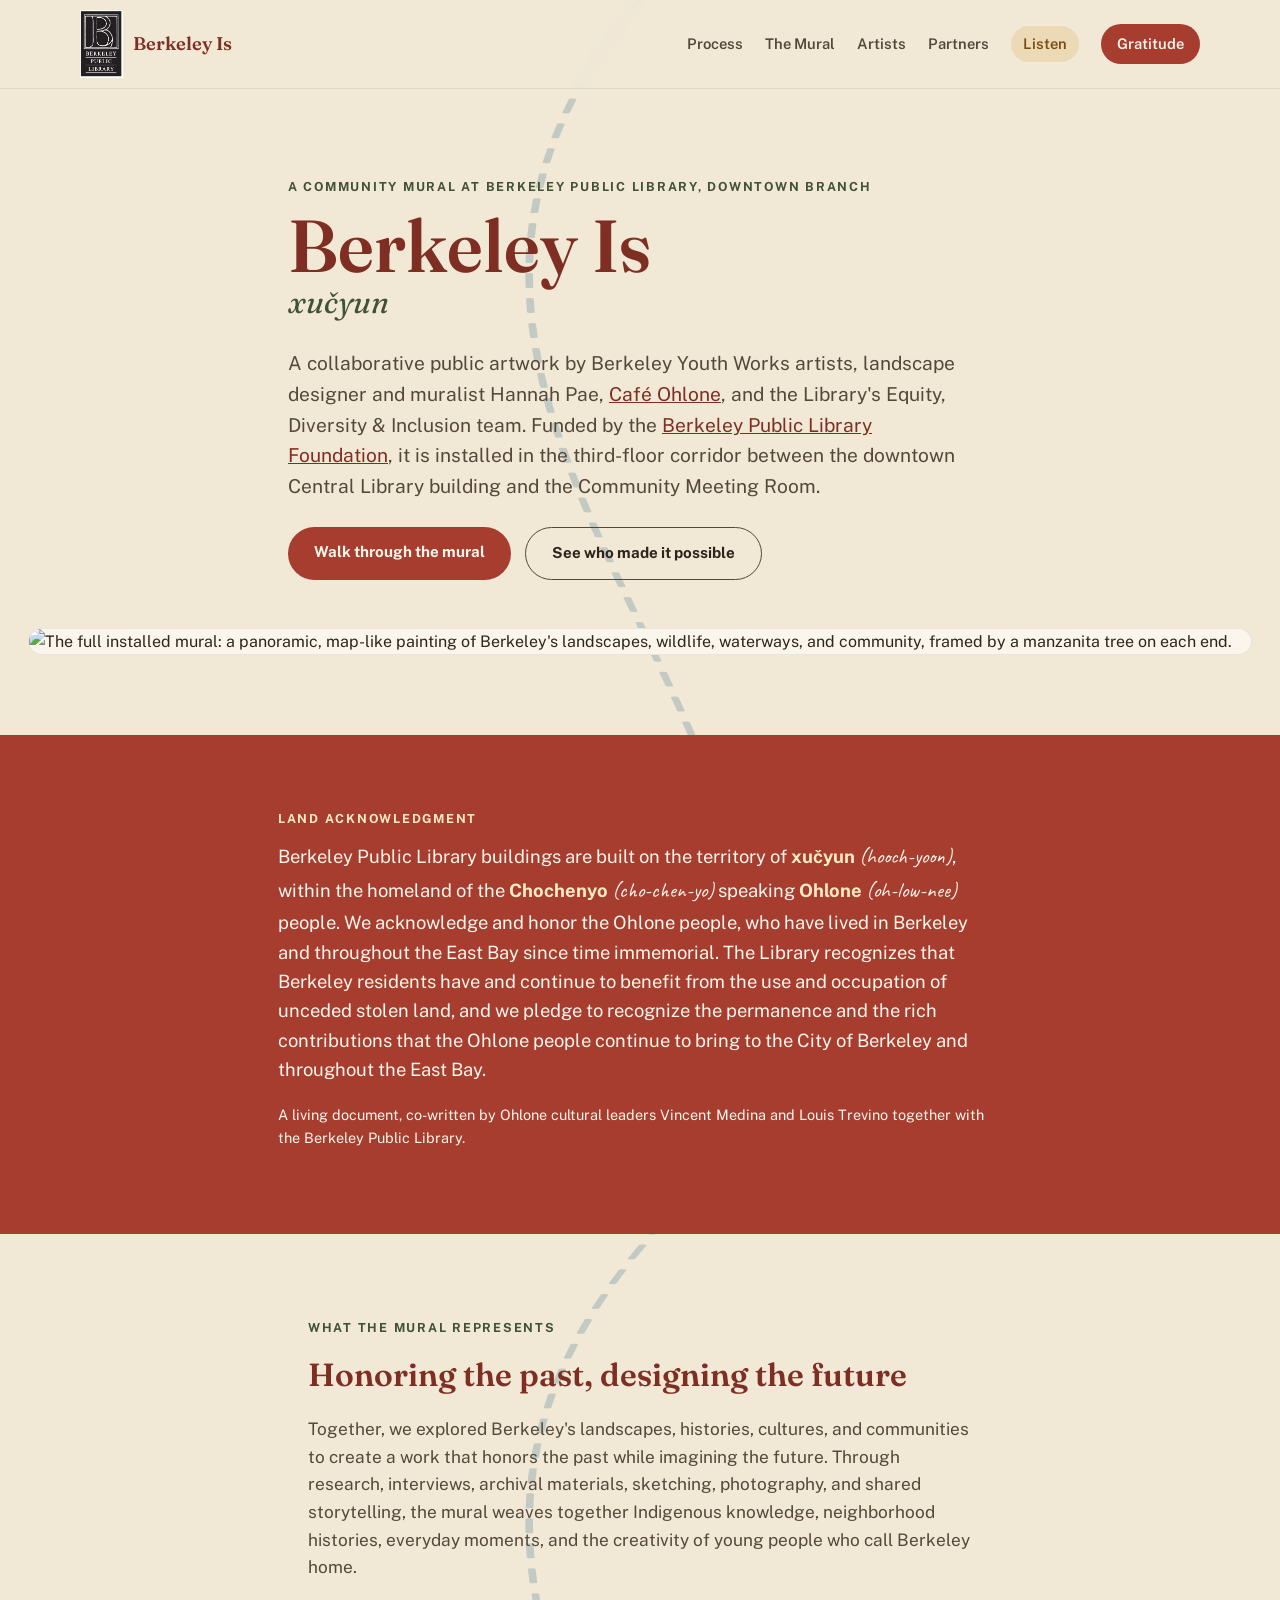
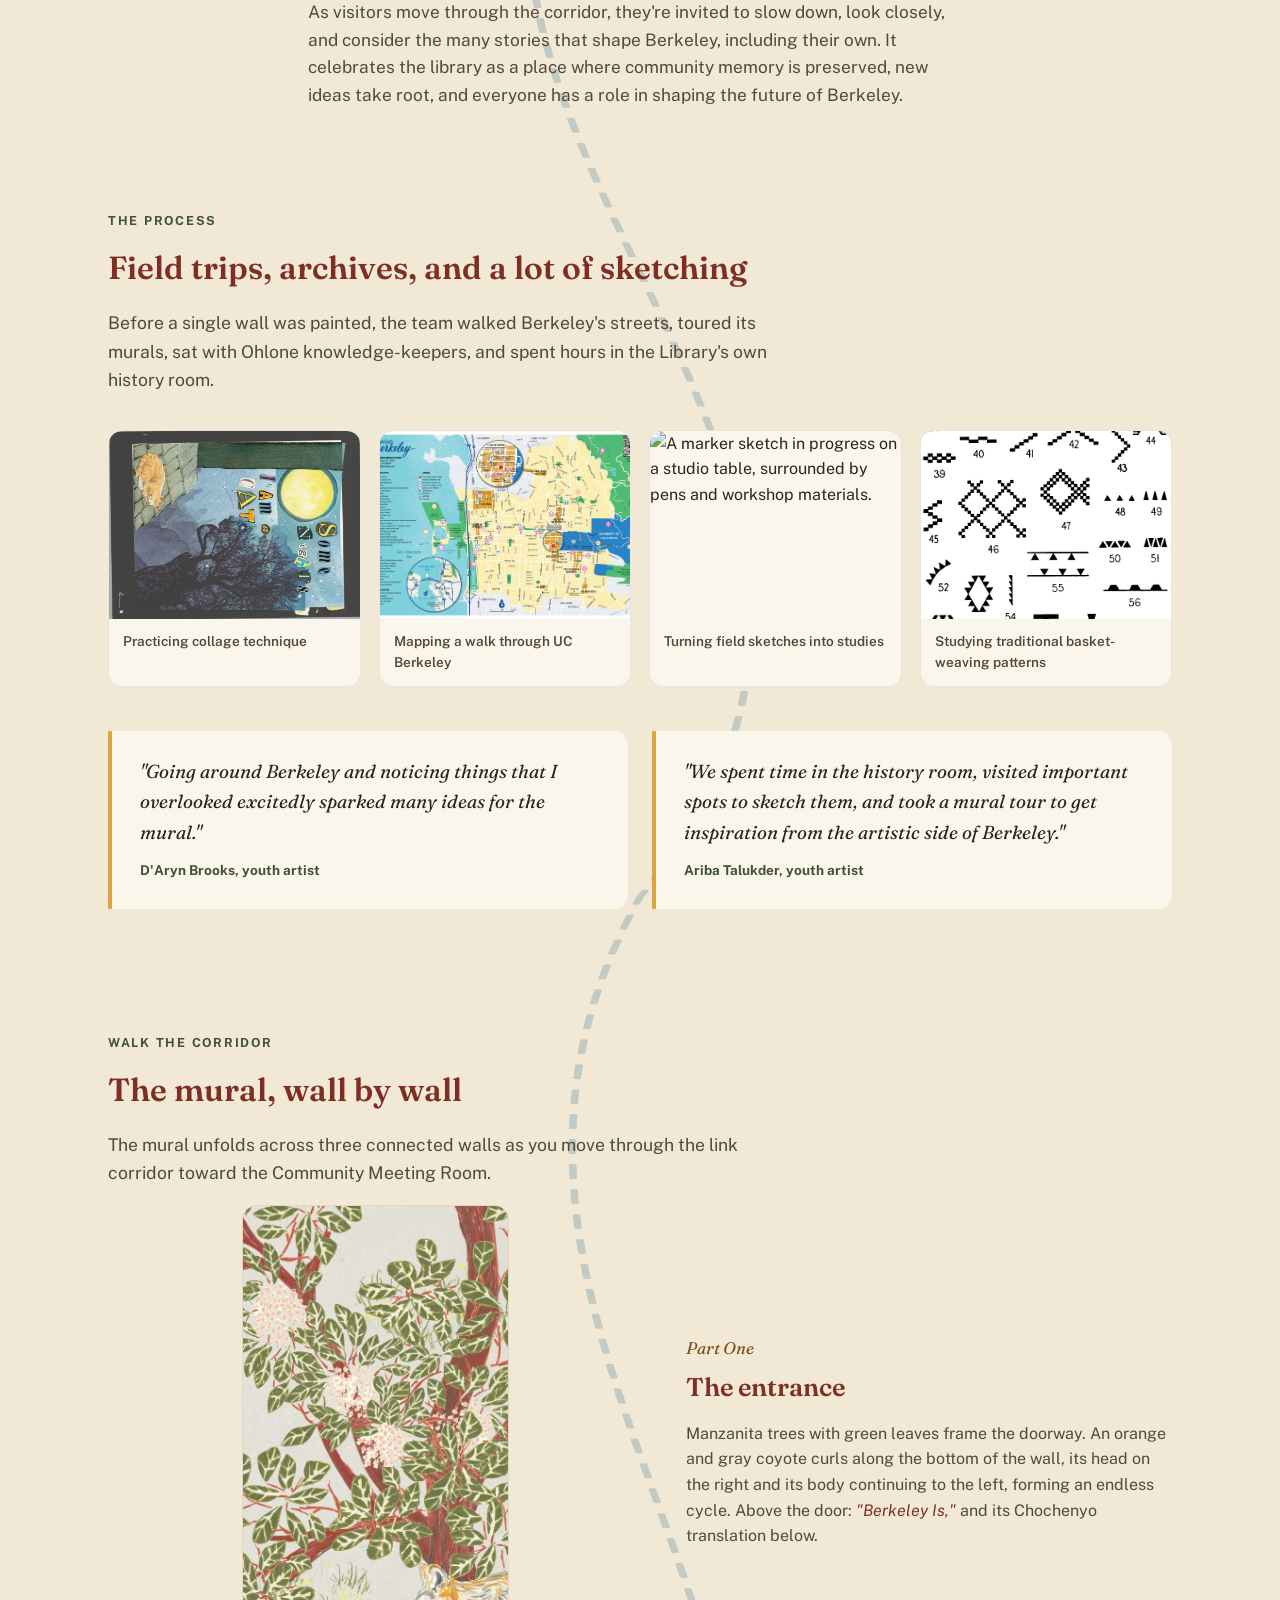
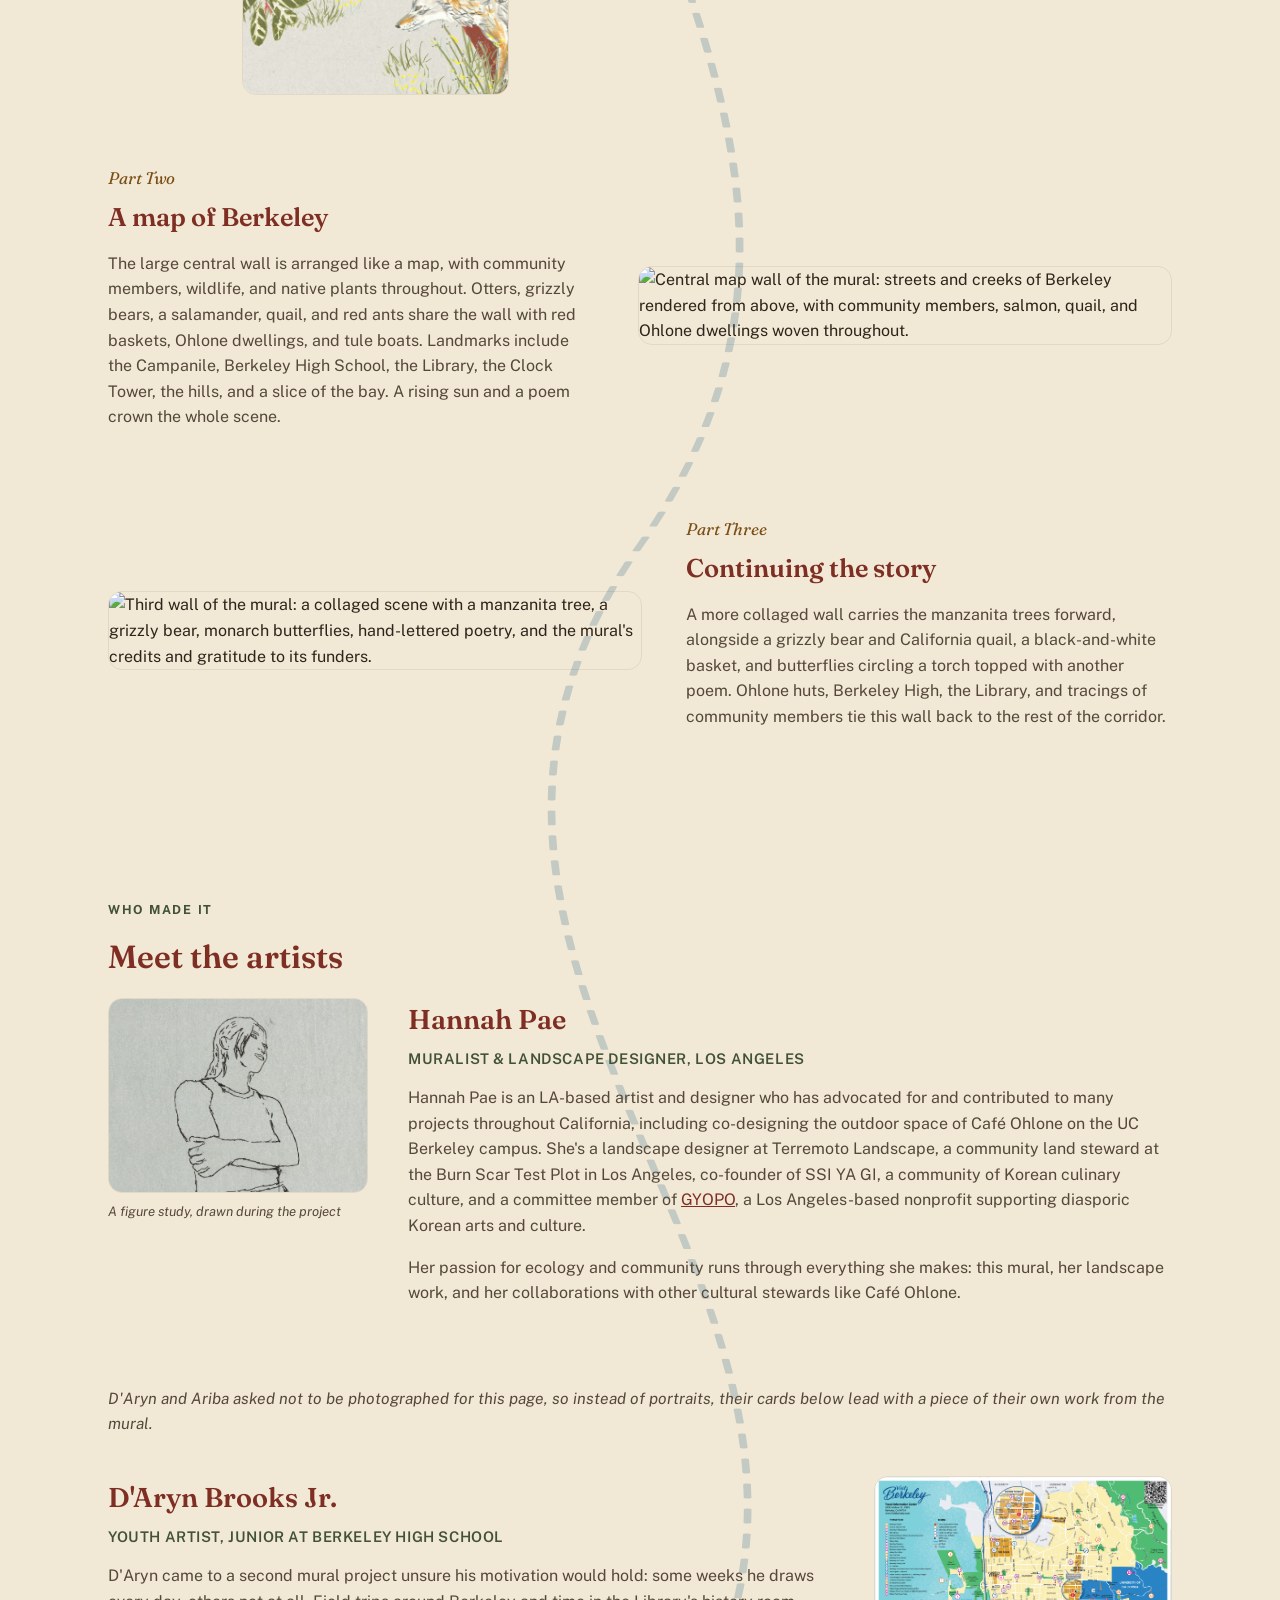
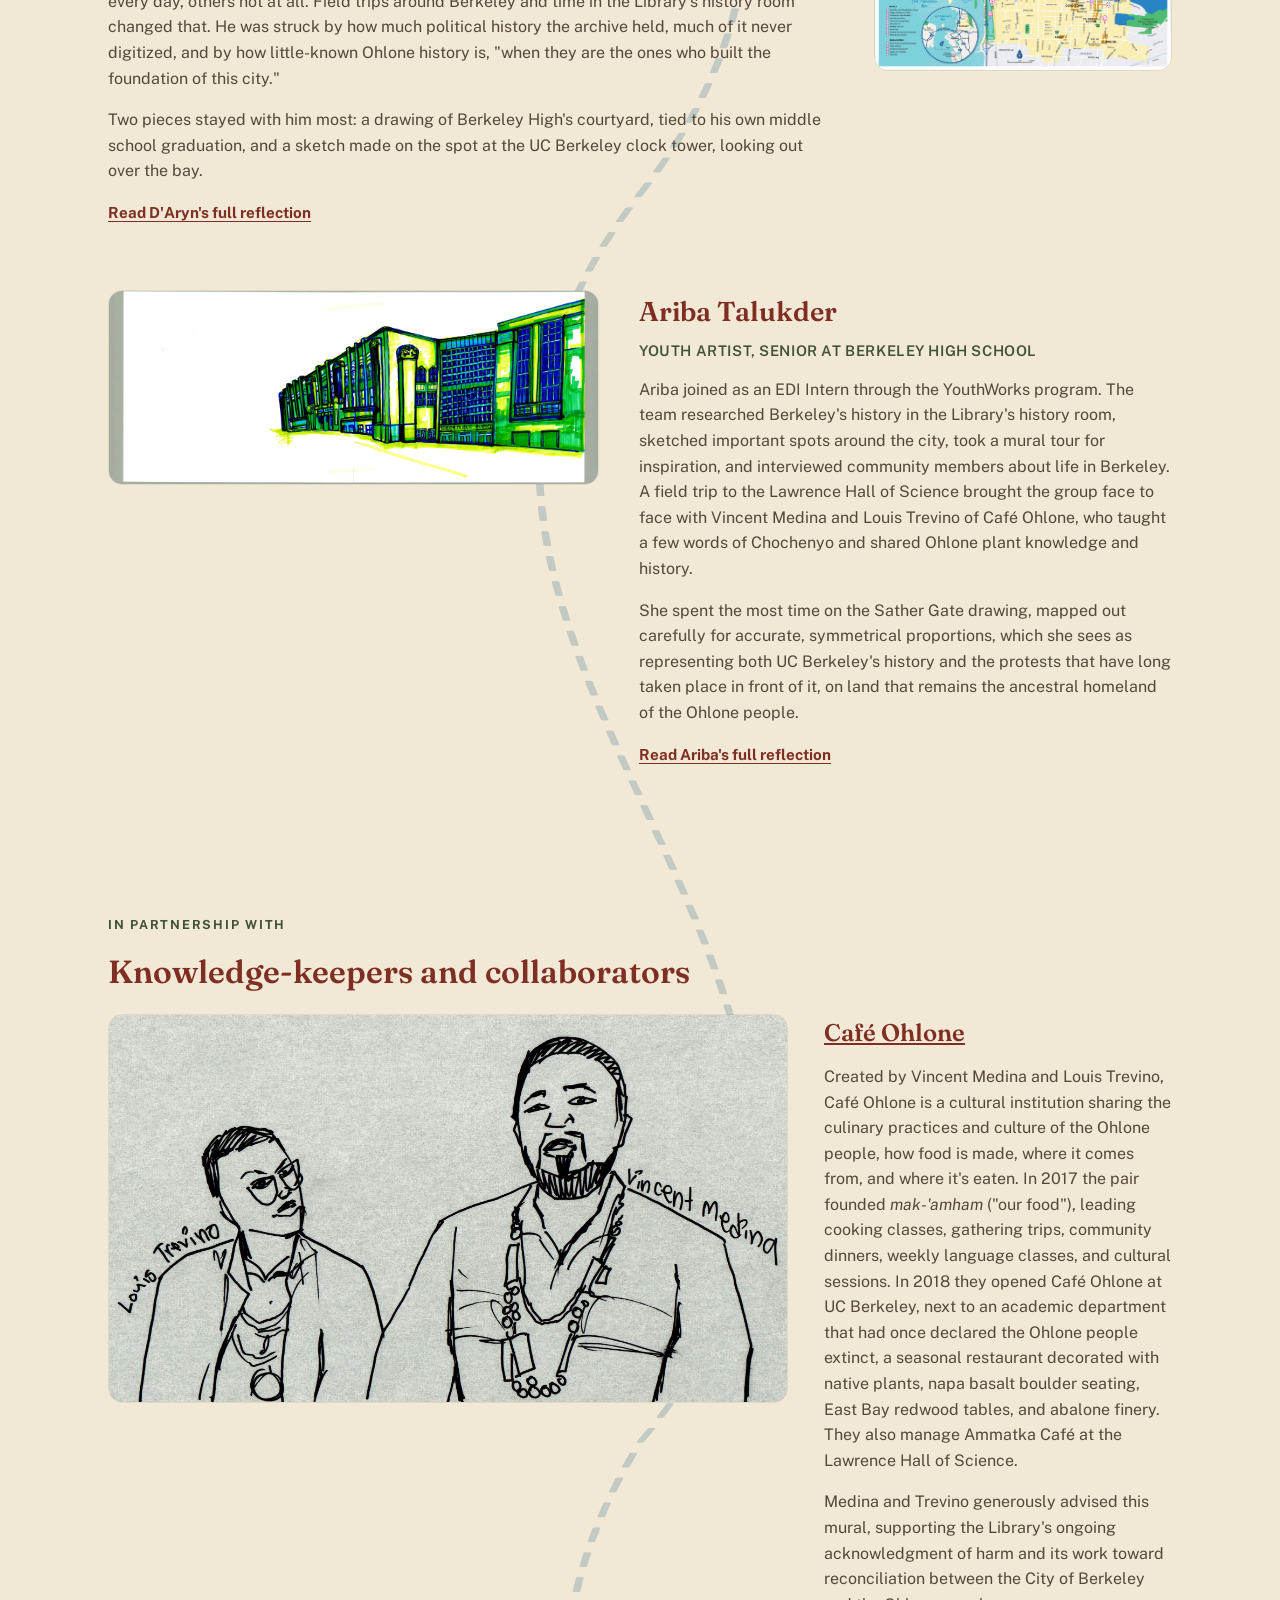
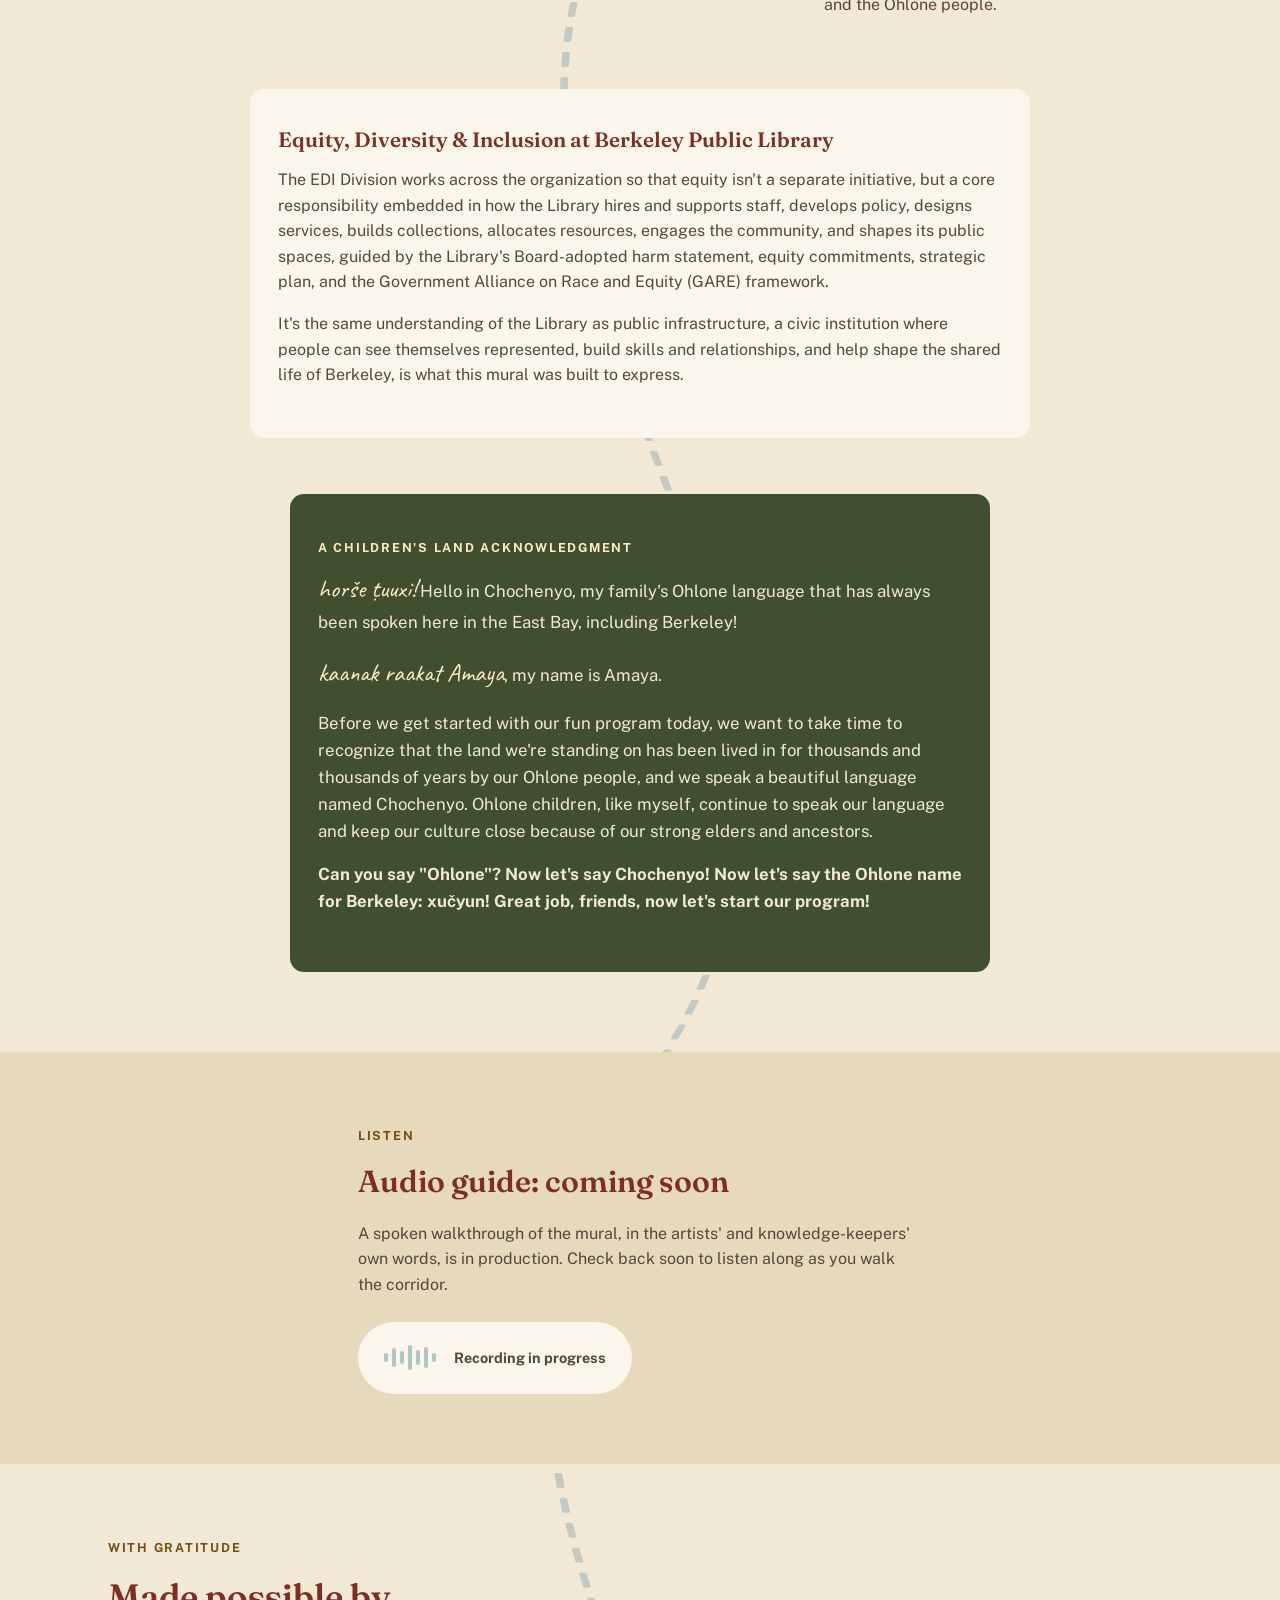
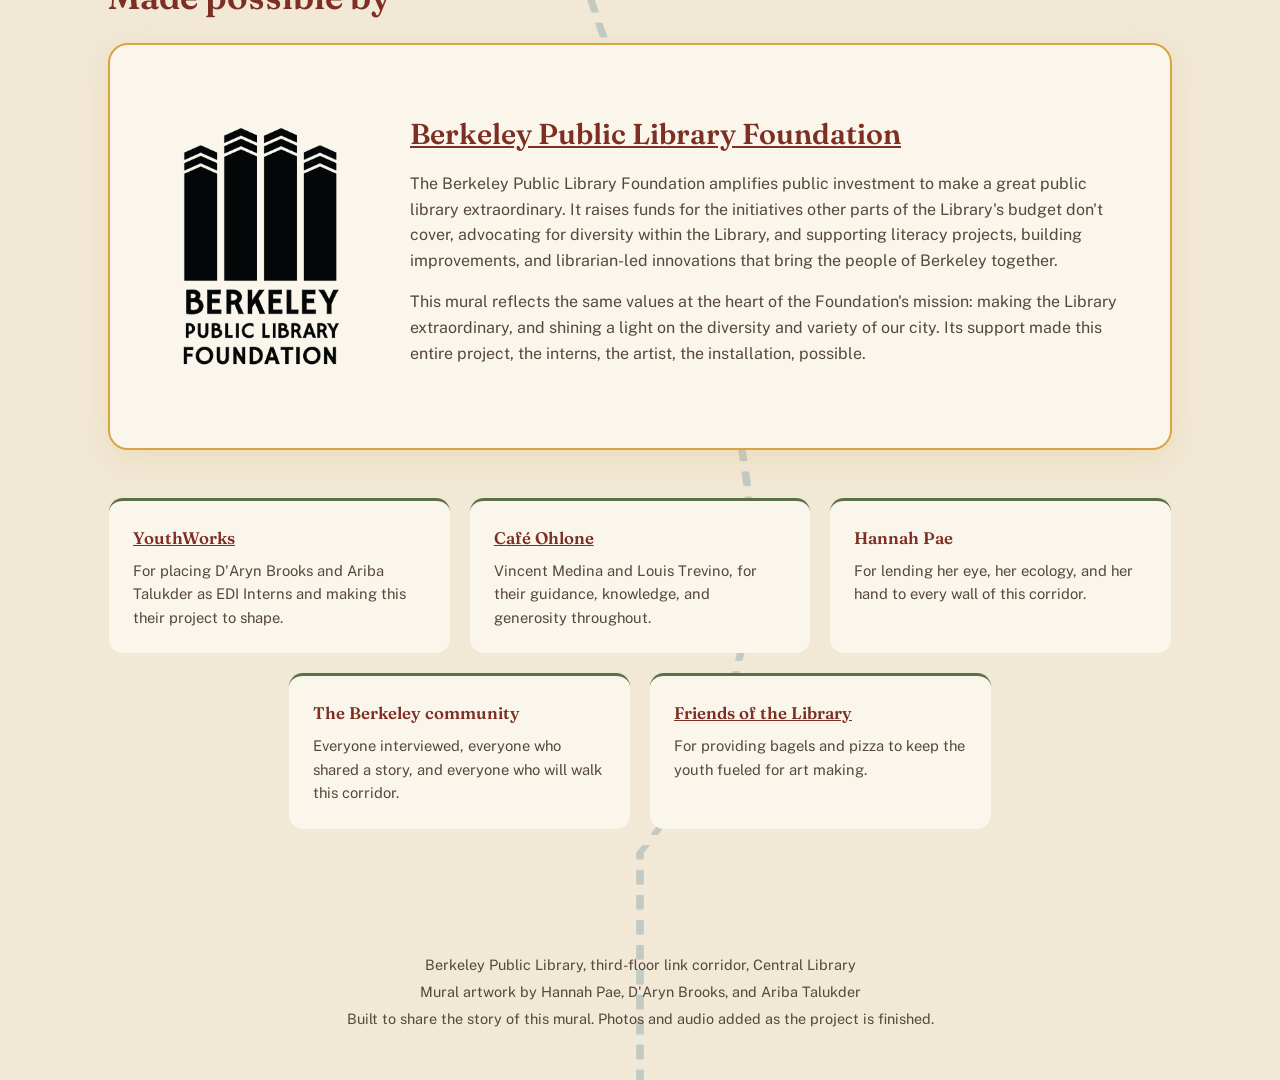
==== index.html @ 3fc5bbed "posting project to GitHub" ====
<!DOCTYPE html>
<html lang="en">
<head>
<meta charset="UTF-8">
<meta name="viewport" content="width=device-width, initial-scale=1.0">
<title>Berkeley Is: A Community Mural at Berkeley Public Library</title>
<meta name="description" content="The story of the Berkeley Public Library Community Mural: its process, its artists, and everyone who made it possible.">

<!-- favicon: a small manzanita leaf, in the mural's own palette -->
<link rel="icon" type="image/svg+xml" href="favicon.svg">
<link rel="icon" type="image/png" sizes="32x32" href="favicon-32.png">
<link rel="apple-touch-icon" sizes="180x180" href="favicon-180.png">

<!-- social preview: the central map wall (Part Two) -->
<meta property="og:type" content="website">
<meta property="og:title" content="Berkeley Is: A Community Mural at Berkeley Public Library">
<meta property="og:description" content="The story of the Berkeley Public Library Community Mural: its process, its artists, and everyone who made it possible.">
<meta property="og:image" content="images/mural-wall-2.jpg">
<meta name="twitter:card" content="summary_large_image">
<meta name="twitter:title" content="Berkeley Is: A Community Mural at Berkeley Public Library">
<meta name="twitter:description" content="The story of the Berkeley Public Library Community Mural: its process, its artists, and everyone who made it possible.">
<meta name="twitter:image" content="images/mural-wall-2.jpg">

<link rel="preconnect" href="https://fonts.googleapis.com">
<link rel="preconnect" href="https://fonts.gstatic.com" crossorigin>
<link href="https://fonts.googleapis.com/css2?family=Fraunces:ital,opsz,wght@0,9..144,300;0,9..144,500;0,9..144,600;1,9..144,400;1,9..144,500&family=Public+Sans:wght@400;500;600;700&family=Caveat:wght@500;600&display=swap" rel="stylesheet">
<link rel="stylesheet" href="styles.css">
</head>
<body>

<!-- the creek: a single meandering line that runs the length of the page,
     standing in for Strawberry Creek and for the corridor visitors walk through -->
<svg class="creek" id="creek" viewBox="0 0 100 4000" preserveAspectRatio="none" aria-hidden="true">
  <path id="creek-path" d="M 50 0 C 20 200 80 350 50 550 C 20 750 80 900 50 1100
    C 30 1300 75 1450 50 1650 C 25 1850 78 2000 50 2200
    C 22 2400 80 2550 50 2750 C 28 2950 76 3100 50 3300
    C 24 3500 79 3700 50 3900 L 50 4000" />
</svg>

<header class="site-header">
  <div class="wrap header-inner">
    <a class="brand" href="#top">
      <img src="images/bpl-logo.png" alt="Berkeley Public Library logo" class="brand-logo">
      <span>Berkeley Is</span>
    </a>
    <button class="nav-toggle" id="nav-toggle" aria-expanded="false" aria-controls="site-nav" aria-label="Open menu">
      <span class="nav-toggle-bar"></span>
      <span class="nav-toggle-bar"></span>
      <span class="nav-toggle-bar"></span>
    </button>
    <nav class="site-nav" id="site-nav">
      <a href="#process">Process</a>
      <a href="#walls">The Mural</a>
      <a href="#artists">Artists</a>
      <a href="#partners">Partners</a>
      <a href="#listen" class="nav-highlight">Listen</a>
      <a href="#gratitude" class="nav-cta">Gratitude</a>
    </nav>
  </div>
</header>

<main id="top">

  <!-- HERO -->
  <section class="hero">
    <div class="wrap hero-inner">
      <p class="eyebrow">A community mural at Berkeley Public Library, downtown branch</p>
      <h1 class="hero-title">Berkeley Is<span class="hero-title-sub">xučyun</span></h1>
      <p class="hero-lede">A collaborative public artwork by Berkeley Youth Works artists, landscape
        designer and muralist Hannah Pae, <a href="https://www.makamham.com/cafeohlone" target="_blank" rel="noopener">Café Ohlone</a>, and the Library's Equity, Diversity &amp;
        Inclusion team. Funded by the <a href="https://bplf.org/" target="_blank" rel="noopener">Berkeley
        Public Library Foundation</a>, it is installed in the third-floor corridor between the downtown
        Central Library building and the Community Meeting Room.</p>
      <div class="hero-actions">
        <a href="#walls" class="btn btn-primary">Walk through the mural</a>
        <a href="#gratitude" class="btn btn-ghost">See who made it possible</a>
      </div>
    </div>
    <div class="hero-frame">
      <img src="images/hero-mural.jpg" alt="The full installed mural: a panoramic, map-like painting of Berkeley's landscapes, wildlife, waterways, and community, framed by a manzanita tree on each end.">
    </div>
  </section>

  <!-- LAND ACKNOWLEDGMENT -->
  <section class="acknowledgment">
    <div class="wrap ack-inner">
      <span class="eyebrow eyebrow-light">Land acknowledgment</span>
      <p class="ack-text">Berkeley Public Library buildings are built on the territory of
        <strong>xučyun</strong> <span class="say">(hooch-yoon)</span>, within the homeland of the
        <strong>Chochenyo</strong> <span class="say">(cho-chen-yo)</span> speaking <strong>Ohlone</strong>
        <span class="say">(oh-low-nee)</span> people. We acknowledge and honor the Ohlone people, who have
        lived in Berkeley and throughout the East Bay since time immemorial. The Library recognizes that
        Berkeley residents have and continue to benefit from the use and occupation of unceded stolen land,
        and we pledge to recognize the permanence and the rich contributions that the Ohlone people continue
        to bring to the City of Berkeley and throughout the East Bay.</p>
      <p class="ack-credit">A living document, co-written by Ohlone cultural leaders Vincent Medina and
        Louis Trevino together with the Berkeley Public Library.</p>
    </div>
  </section>

  <!-- ABOUT / WHAT THE MURAL REPRESENTS -->
  <section class="about">
    <div class="wrap about-inner">
      <span class="eyebrow">What the mural represents</span>
      <h2>Honoring the past, designing the future</h2>
      <p>Together, we explored Berkeley's landscapes, histories, cultures, and communities to create a
        work that honors the past while imagining the future. Through research, interviews, archival
        materials, sketching, photography, and shared storytelling, the mural weaves together Indigenous
        knowledge, neighborhood histories, everyday moments, and the creativity of young people who call
        Berkeley home.</p>
      <p>As visitors move through the corridor, they're invited to slow down, look closely, and consider
        the many stories that shape Berkeley, including their own. It celebrates the library as a place
        where community memory is preserved, new ideas take root, and everyone has a role in shaping the
        future of Berkeley.</p>
    </div>
  </section>

  <!-- PROCESS -->
  <section class="process" id="process">
    <div class="wrap">
      <span class="eyebrow">The process</span>
      <h2>Field trips, archives, and a lot of sketching</h2>
      <p class="section-lede">Before a single wall was painted, the team walked Berkeley's streets,
        toured its murals, sat with Ohlone knowledge-keepers, and spent hours in the Library's own
        history room.</p>

      <div class="process-gallery">
        <figure class="photo-card">
          <div class="photo-window">
            <img src="images/process-1.jpg" alt="A student collage exercise combining a watercolor night sky, a sleeping cat, and cut-out lettering reading 'I am a cat some nights.'">
          </div>
          <figcaption>Practicing collage technique</figcaption>
        </figure>
        <figure class="photo-card">
          <div class="photo-window">
            <img src="images/process-2.jpg" alt="Field notes and sketches from a walk through UC Berkeley, marking Sather Tower, Shattuck Avenue, and the route back to the Central Library.">
          </div>
          <figcaption>Mapping a walk through UC Berkeley</figcaption>
        </figure>
        <figure class="photo-card">
          <div class="photo-window">
            <img src="images/process-3.jpg" alt="A marker sketch in progress on a studio table, surrounded by pens and workshop materials.">
          </div>
          <figcaption>Turning field sketches into studies</figcaption>
        </figure>
        <figure class="photo-card">
          <div class="photo-window">
            <img src="images/basket-patterns.jpg" alt="A reference chart of traditional woven basket patterns, numbered for study.">
          </div>
          <figcaption>Studying traditional basket-weaving patterns</figcaption>
        </figure>
      </div>

      <div class="pull-quotes">
        <blockquote class="pull-quote">
          <p>"Going around Berkeley and noticing things that I overlooked excitedly sparked many ideas
            for the mural."</p>
          <cite>D'Aryn Brooks, youth artist</cite>
        </blockquote>
        <blockquote class="pull-quote">
          <p>"We spent time in the history room, visited important spots to sketch them, and took a
            mural tour to get inspiration from the artistic side of Berkeley."</p>
          <cite>Ariba Talukder, youth artist</cite>
        </blockquote>
      </div>
    </div>
  </section>

  <!-- THE THREE WALLS -->
  <section class="walls" id="walls">
    <div class="wrap">
      <span class="eyebrow">Walk the corridor</span>
      <h2>The mural, wall by wall</h2>
      <p class="section-lede">The mural unfolds across three connected walls as you move through the
        link corridor toward the Community Meeting Room.</p>
    </div>

    <article class="wall-panel">
      <div class="wall-image half">
        <img src="images/mural-wall-1.jpg" alt="Entrance wall of the mural: a manzanita tree in bloom, its red bark and green leaves filling the frame, with an orange and gray coyote curled beneath it.">
      </div>
      <div class="wall-copy">
        <span class="wall-number">Part One</span>
        <h3>The entrance</h3>
        <p>Manzanita trees with green leaves frame the doorway. An orange and gray coyote curls along
          the bottom of the wall, its head on the right and its body continuing to the left, forming an
          endless cycle. Above the door: <em>"Berkeley Is,"</em> and its Chochenyo translation below.</p>
      </div>
    </article>

    <article class="wall-panel reverse">
      <div class="wall-image">
        <img src="images/mural-wall-2.jpg" alt="Central map wall of the mural: streets and creeks of Berkeley rendered from above, with community members, salmon, quail, and Ohlone dwellings woven throughout.">
      </div>
      <div class="wall-copy">
        <span class="wall-number">Part Two</span>
        <h3>A map of Berkeley</h3>
        <p>The large central wall is arranged like a map, with community members, wildlife, and native
          plants throughout. Otters, grizzly bears, a salamander, quail, and red ants share the wall
          with red baskets, Ohlone dwellings, and tule boats. Landmarks include the Campanile, Berkeley
          High School, the Library, the Clock Tower, the hills, and a slice of the bay. A rising sun and
          a poem crown the whole scene.</p>
      </div>
    </article>

    <article class="wall-panel">
      <div class="wall-image">
        <img src="images/mural-wall-3.jpg" alt="Third wall of the mural: a collaged scene with a manzanita tree, a grizzly bear, monarch butterflies, hand-lettered poetry, and the mural's credits and gratitude to its funders.">
      </div>
      <div class="wall-copy">
        <span class="wall-number">Part Three</span>
        <h3>Continuing the story</h3>
        <p>A more collaged wall carries the manzanita trees forward, alongside a grizzly bear and
          California quail, a black-and-white basket, and butterflies circling a torch topped with
          another poem. Ohlone huts, Berkeley High, the Library, and tracings of community members
          tie this wall back to the rest of the corridor.</p>
      </div>
    </article>
  </section>

  <!-- ARTISTS -->
  <section class="artists" id="artists">
    <div class="wrap">
      <span class="eyebrow">Who made it</span>
      <h2>Meet the artists</h2>
    </div>

    <div class="artist-card">
      <figure class="artist-photo">
        <div class="photo-window">
          <img src="images/hannah-pae.jpg" alt="A hand-drawn figure sketch made during the mural project, of a person with a ponytail and bangs in a tank top.">
        </div>
        <figcaption>A figure study, drawn during the project</figcaption>
      </figure>
      <div class="artist-copy">
        <h3>Hannah Pae</h3>
        <p class="artist-role">Muralist &amp; landscape designer, Los Angeles</p>
        <p>Hannah Pae is an LA-based artist and designer who has advocated for and contributed to many
          projects throughout California, including co-designing the outdoor space of Café Ohlone on
          the UC Berkeley campus. She's a landscape designer at Terremoto Landscape, a community land
          steward at the Burn Scar Test Plot in Los Angeles, co-founder of SSI YA GI, a community of
          Korean culinary culture, and a committee member of <a href="https://www.gyopo.us/" target="_blank" rel="noopener">GYOPO</a>, a Los Angeles-based nonprofit
          supporting diasporic Korean arts and culture.</p>
        <p>Her passion for ecology and community runs through everything she makes: this mural, her
          landscape work, and her collaborations with other cultural stewards like Café Ohlone.</p>
      </div>
    </div>

    <p class="artist-note">D'Aryn and Ariba asked not to be photographed for this page, so instead of
      portraits, their cards below lead with a piece of their own work from the mural.</p>

    <div class="artist-card reverse">
      <figure class="artist-photo full-image">
        <div class="photo-window">
          <img src="images/process-2.jpg" alt="D'Aryn's field-trip sketch page from a walk through UC Berkeley, marking Sather Tower, Shattuck Avenue, and the Central Library.">
        </div>
      </figure>
      <div class="artist-copy">
        <h3>D'Aryn Brooks Jr.</h3>
        <p class="artist-role">Youth artist, junior at Berkeley High School</p>
        <p>D'Aryn came to a second mural project unsure his motivation would hold: some weeks he draws
          every day, others not at all. Field trips around Berkeley and time in the Library's history
          room changed that. He was struck by how much political history the archive held, much of it
          never digitized, and by how little-known Ohlone history is, "when they are the ones who built
          the foundation of this city."</p>
        <p>Two pieces stayed with him most: a drawing of Berkeley High's courtyard, tied to his own
          middle school graduation, and a sketch made on the spot at the UC Berkeley clock tower,
          looking out over the bay.</p>
        <button class="btn-text" data-toggle="daryn-more" aria-expanded="false">Read D'Aryn's full reflection</button>
        <div class="expand" id="daryn-more" hidden>
          <p>My name is D'Aryn Brooks Jr. I'm a junior at Berkeley high school and I have a variety of
            hobbies and interests that have shaped my life, tigers and big cats especially, the Amur
            tiger most of all. I also listen to a wide range of music, from rap and soul to jazz, rock,
            and metal. My interest in art has taken up a great part of my life, even if it isn't always
            consistent.</p>
          <p>Growing up, my motivation for art has come and gone in waves. So being assigned another
            mural project after last summer's felt intimidating at first. I expected it to be boring,
            but the planning activities sparked my inspiration to draw again.</p>
          <p>One trip took us around Telegraph Avenue to look at other murals. My group noticed the
            smallest details, colors, expressions, scale, even the obstacles like power boxes, and
            how those details carried meaning. We used that idea instead of avoiding it: rather than
            dodging obstacles on our own wall, we built them in.</p>
          <p>On a later trip to the UC Berkeley campus, a place I'd been to plenty of times, I was still
            struck by the history behind the plant life and biodiversity, a sense of collectiveness in
            the city I'd overlooked. It made me want to pay closer attention to Berkeley, whether I'm in
            a park or just walking around noticing what's happening.</p>
          <p>Inside the library, my biggest interest became the political history and community of
            Berkeley, much of it hidden from the internet, including political groups that went by
            different names so they wouldn't get caught. Learning about Ohlone culture through the
            archive's films and books was just as striking. It's a shame how little people know about
            a culture that built the foundation of this city and the whole bay area.</p>
          <p>Two pieces from the weeks of drawing mean the most to me. The first is a drawing of Berkeley
            High's courtyard and auditorium, a place with real history in the city, and personal
            history for me, since it hosted my middle school graduation. Getting the scale and depth of
            the buildings right took a lot of trial and error, and it still isn't perfect, but I still
            like it. The second is a sketch from a field trip to UC Berkeley's clock tower, looking down
            the street that divides campus with a view of the bay behind it. I was surprised how
            motivated I got just from that view alone.</p>
          <p>Drawing for this mural has been enjoyable. I'm grateful I got to take part in it, learn more
            about what to do with my skills, and see the work go up somewhere the public will actually
            see it. I never would have believed my art would end up on this mural.</p>
        </div>
      </div>
    </div>

    <div class="artist-card">
      <figure class="artist-photo full-image">
        <div class="photo-window">
          <img src="images/ariba-library-sketch.jpg" alt="Ariba's marker drawing of the Berkeley Public Library's main branch, in green and blue, with the building's name lettered on the facade.">
        </div>
      </figure>
      <div class="artist-copy">
        <h3>Ariba Talukder</h3>
        <p class="artist-role">Youth artist, senior at Berkeley High School</p>
        <p>Ariba joined as an EDI Intern through the YouthWorks program. The team researched Berkeley's
          history in the Library's history room, sketched important spots around the city, took a mural
          tour for inspiration, and interviewed community members about life in Berkeley. A field trip
          to the Lawrence Hall of Science brought the group face to face with Vincent Medina and Louis
          Trevino of Café Ohlone, who taught a few words of Chochenyo and shared Ohlone plant knowledge
          and history.</p>
        <p>She spent the most time on the Sather Gate drawing, mapped out carefully for accurate,
          symmetrical proportions, which she sees as representing both UC Berkeley's history and the
          protests that have long taken place in front of it, on land that remains the ancestral
          homeland of the Ohlone people.</p>
        <button class="btn-text" data-toggle="ariba-more" aria-expanded="false">Read Ariba's full reflection</button>
        <div class="expand" id="ariba-more" hidden>
          <p>I am a senior at Berkeley High School. I became an EDI Intern through the YouthWorks program
            and was selected as one of the interns to help create this mural. Throughout the project, we
            researched Berkeley's history in the library's history room, visited important spots around
            the city to sketch them, took a mural tour for inspiration, and interviewed community
            members about their perspectives on living in Berkeley.</p>
          <p>This internship felt different from any other at the Berkeley Public Library. I didn't
            expect to be so involved in creating the mural, let alone get to draw some of its key
            pieces, and the research work before the drawing began was just as engaging.</p>
          <p>What I liked most were the field trips: walking around Berkeley, stopping to sketch the
            places we wanted to include. On one trip, we went to the Lawrence Hall of Science and met
            Vincent Medina and Louis Trevino, and learned about Ohlone culture from an indigenous
            perspective, a few words of Chochenyo, native plants, and a deeper understanding of Ohlone
            history.</p>
          <p>The experience was educational both for the history and for what I learned about my own
            art. We drew for a week straight, and consistent practice actually improved my skills. I
            got to understand my own artistic process and figure out which techniques work for me. I
            don't plan to pursue art as a career, but I want to keep it as something I enjoy and keep
            sharing, even as a hobby rather than a profession. This is the first big art project I've
            been part of, and I'm grateful for the opportunity.</p>
          <p>As an Asian American, spending time in the history room was meaningful, learning about the
            contributions Asian communities have made to Berkeley, even where historical records don't
            always represent every group. The room still holds documents and archival photos that
            recognize the struggles and contributions of many communities, and I think it represents
            Berkeley's history and culture well.</p>
          <p>I spent the most time on the Sather Gate drawing. Unlike some of my other pieces, I wanted
            this one accurate and symmetrical, so I mapped it carefully, simplifying some smaller
            details, which is part of my usual style. I'd sketched Sather Gate before, in my own
            notebook, during our field trips with Hannah. To me it's the most recognizable part of UC
            Berkeley and represents the university as a whole. It stands on the ancestral homeland of
            the Ohlone people, with Strawberry Creek running through campus nearby, and it's long been a
            place where Berkeley's people gather to protest and speak up. I gave the color palette less
            attention here; the structure's actual color is already so recognizable that it didn't need
            much interpretation.</p>
          <p>There's a lot to learn here, and I'm grateful to have interned at the Library again, this
            time as part of something even bigger.</p>
        </div>
      </div>
    </div>
  </section>

  <!-- PARTNERS -->
  <section class="partners" id="partners">
    <div class="wrap">
      <span class="eyebrow">In partnership with</span>
      <h2>Knowledge-keepers and collaborators</h2>
    </div>

    <div class="partner-card">
      <figure class="partner-logo wide">
        <img src="images/cafe-ohlone.jpg" alt="Hand-drawn sketch portraits of Louis Trevino and Vincent Medina of Café Ohlone, each labeled with their name.">
      </figure>
      <div class="partner-copy">
        <h3><a href="https://www.makamham.com/cafeohlone" target="_blank" rel="noopener">Café Ohlone</a></h3>
        <p>Created by Vincent Medina and Louis Trevino, Café Ohlone is a cultural institution sharing
          the culinary practices and culture of the Ohlone people, how food is made, where it comes
          from, and where it's eaten. In 2017 the pair founded <em>mak-'amham</em> ("our food"), leading
          cooking classes, gathering trips, community dinners, weekly language classes, and cultural
          sessions. In 2018 they opened Café Ohlone at UC Berkeley, next to an academic department that
          had once declared the Ohlone people extinct, a seasonal restaurant decorated with native
          plants, napa basalt boulder seating, East Bay redwood tables, and abalone finery. They also
          manage Ammatka Café at the Lawrence Hall of Science.</p>
        <p>Medina and Trevino generously advised this mural, supporting the Library's ongoing
          acknowledgment of harm and its work toward reconciliation between the City of Berkeley and the
          Ohlone people.</p>
      </div>
    </div>

    <div class="edi-block">
      <h3>Equity, Diversity &amp; Inclusion at Berkeley Public Library</h3>
      <p>The EDI Division works across the organization so that equity isn't a separate initiative, but
        a core responsibility embedded in how the Library hires and supports staff, develops policy,
        designs services, builds collections, allocates resources, engages the community, and shapes its
        public spaces, guided by the Library's Board-adopted harm statement, equity commitments,
        strategic plan, and the Government Alliance on Race and Equity (GARE) framework.</p>
      <p>It's the same understanding of the Library as public infrastructure, a civic institution where
        people can see themselves represented, build skills and relationships, and help shape the shared
        life of Berkeley, is what this mural was built to express.</p>
    </div>

    <div class="child-ack">
      <span class="eyebrow eyebrow-light">A children's land acknowledgment</span>
      <p class="child-line"><span class="script">horše ṭuuxi!</span> Hello in Chochenyo, my family's
        Ohlone language that has always been spoken here in the East Bay, including Berkeley!</p>
      <p class="child-line"><span class="script">kaanak raakat Amaya</span>, my name is Amaya.</p>
      <p class="child-line">Before we get started with our fun program today, we want to take time to
        recognize that the land we're standing on has been lived in for thousands and thousands of years
        by our Ohlone people, and we speak a beautiful language named Chochenyo. Ohlone children, like
        myself, continue to speak our language and keep our culture close because of our strong elders
        and ancestors.</p>
      <p class="child-line child-call">Can you say "Ohlone"? Now let's say Chochenyo! Now let's say the
        Ohlone name for Berkeley: xučyun! Great job, friends, now let's start our program!</p>
    </div>
  </section>

  <!-- AUDIO -->
  <section class="listen" id="listen">
    <div class="wrap listen-inner">
      <span class="eyebrow eyebrow-light">Listen</span>
      <h2>Audio guide: coming soon</h2>
      <p>A spoken walkthrough of the mural, in the artists' and knowledge-keepers' own words, is in
        production. Check back soon to listen along as you walk the corridor.</p>
      <div class="audio-placeholder" aria-label="Audio player placeholder, coming soon">
        <div class="audio-bar">
          <span></span><span></span><span></span><span></span><span></span><span></span><span></span>
        </div>
        <span class="audio-label">Recording in progress</span>
      </div>
    </div>
  </section>

  <!-- GRATITUDE -->
  <section class="gratitude" id="gratitude">
    <div class="wrap">
      <span class="eyebrow eyebrow-light">With gratitude</span>
      <h2>Made possible by</h2>
    </div>

    <div class="wrap">
      <div class="funder-primary">
        <figure class="funder-logo">
          <img src="images/bplf-logo.png" alt="Berkeley Public Library Foundation logo">
        </figure>
        <div class="funder-copy">
          <h3><a href="https://bplf.org/" target="_blank" rel="noopener">Berkeley Public Library Foundation</a></h3>
          <p>The Berkeley Public Library Foundation amplifies public investment to make a great public
            library extraordinary. It raises funds for the initiatives other parts of the Library's
            budget don't cover, advocating for diversity within the Library, and supporting literacy
            projects, building improvements, and librarian-led innovations that bring the people of
            Berkeley together.</p>
          <p>This mural reflects the same values at the heart of the Foundation's mission: making the
            Library extraordinary, and shining a light on the diversity and variety of our city. Its
            support made this entire project, the interns, the artist, the installation, possible.</p>
        </div>
      </div>

      <div class="thanks-grid">
        <div class="thanks-card">
          <h4><a href="https://berkeleyca.gov/community-recreation/community-services/youthworks" target="_blank" rel="noopener">YouthWorks</a></h4>
          <p>For placing D'Aryn Brooks and Ariba Talukder as EDI Interns and making this their project
            to shape.</p>
        </div>
        <div class="thanks-card">
          <h4><a href="https://www.makamham.com/cafeohlone" target="_blank" rel="noopener">Café Ohlone</a></h4>
          <p>Vincent Medina and Louis Trevino, for their guidance, knowledge, and generosity throughout.</p>
        </div>
        <div class="thanks-card">
          <h4>Hannah Pae</h4>
          <p>For lending her eye, her ecology, and her hand to every wall of this corridor.</p>
        </div>
        <div class="thanks-card">
          <h4>The Berkeley community</h4>
          <p>Everyone interviewed, everyone who shared a story, and everyone who will walk this corridor.</p>
        </div>
        <div class="thanks-card">
          <h4><a href="https://www.berkeleylibraryfriends.org/" target="_blank" rel="noopener">Friends of the Library</a></h4>
          <p>For providing bagels and pizza to keep the youth fueled for art making.</p>
        </div>
      </div>
    </div>
  </section>

</main>

<footer class="site-footer">
  <div class="wrap footer-inner">
    <p>Berkeley Public Library, third-floor link corridor, Central Library</p>
    <p class="footer-credit">Mural artwork by Hannah Pae, D'Aryn Brooks, and Ariba Talukder</p>
    <p class="footer-sub">Built to share the story of this mural. Photos and audio added as the project is finished.</p>
  </div>
</footer>

<!-- reusable SVG motifs, in mural palette -->
<svg width="0" height="0" style="position:absolute" aria-hidden="true">
  <defs>
    <g id="motif-manzanita">
      <path d="M100 190 C 90 150 95 110 100 70" stroke="var(--clay)" stroke-width="5" fill="none" stroke-linecap="round"/>
      <path d="M100 130 C 80 120 65 100 60 80" stroke="var(--clay)" stroke-width="4" fill="none" stroke-linecap="round"/>
      <path d="M100 100 C 120 90 135 70 140 50" stroke="var(--clay)" stroke-width="4" fill="none" stroke-linecap="round"/>
      <ellipse cx="55" cy="75" rx="14" ry="8" fill="var(--leaf)" transform="rotate(-30 55 75)"/>
      <ellipse cx="145" cy="45" rx="14" ry="8" fill="var(--leaf)" transform="rotate(25 145 45)"/>
      <ellipse cx="95" cy="60" rx="14" ry="8" fill="var(--leaf)" transform="rotate(-5 95 60)"/>
      <circle cx="98" cy="68" r="5" fill="var(--gold)"/>
    </g>
    <g id="motif-coyote">
      <path d="M20 100 C 40 60 90 55 120 75 C 140 60 165 65 175 85 L 165 95 C 155 88 145 90 140 98
        C 130 110 100 112 80 105 C 60 118 35 118 20 100 Z" fill="none" stroke="var(--clay)" stroke-width="4"/>
      <circle cx="150" cy="80" r="3" fill="var(--ink)"/>
    </g>
    <g id="motif-quail">
      <ellipse cx="80" cy="90" rx="45" ry="30" fill="none" stroke="var(--bay)" stroke-width="4"/>
      <path d="M65 62 C 60 45 50 40 55 30" stroke="var(--bay)" stroke-width="4" fill="none" stroke-linecap="round"/>
      <circle cx="120" cy="75" r="3" fill="var(--ink)"/>
    </g>
  </defs>
</svg>

<script src="script.js"></script>
</body>
</html>
---- styles.css ----
/* ==========================================================================
   Tokens — palette pulled from the mural itself
   ========================================================================== */
:root {
  --clay:  #A63D2F;   /* manzanita bark — decorative fills, buttons */
  --clay-dark: #7E2E22; /* headings, links, focus ring — 7.5:1+ on paper */
  --leaf:  #5B7048;   /* grasses / manzanita leaves — decorative fills, borders */
  --leaf-text: #425235; /* leaf-family text on light backgrounds — 6.9:1 on paper */
  --leaf-deep: #3F4F30;  /* dark leaf background (child land acknowledgment) */
  --leaf-light: #7C9463;
  --gold:  #D9A441;   /* rising sun — decorative fills, borders, non-text only */
  --gold-text: #7A4E14;   /* gold-family text on light backgrounds — 5.9:1 on paper */
  --gold-on-dark: #FBEBC4; /* gold-family text on clay/leaf-deep — 5.3:1+ */
  --bay:   #6D93A0;   /* quail / bay water */
  --paper: #F1E8D6;   /* adobe / plaster wall */
  --paper-deep: #E6D9BC;
  --panel: #FBF6EC;   /* card surface */
  --ink:   #2E241A;   /* text */
  --ink-soft: #55483A;

  --font-display: "Fraunces", "Iowan Old Style", serif;
  --font-body: "Public Sans", -apple-system, BlinkMacSystemFont, sans-serif;
  --font-script: "Caveat", cursive;

  --max: 1120px;
  --radius: 14px;
}

* { box-sizing: border-box; }
html { scroll-behavior: smooth; }

@media (prefers-reduced-motion: reduce) {
  html { scroll-behavior: auto; }
  * { animation-duration: 0.001ms !important; animation-iteration-count: 1 !important; transition-duration: 0.001ms !important; }
}

body {
  margin: 0;
  font-family: var(--font-body);
  color: var(--ink);
  background: var(--paper);
  line-height: 1.6;
  position: relative;
  overflow-x: hidden;
}

.wrap {
  max-width: var(--max);
  margin: 0 auto;
  padding: 0 28px;
}

h1, h2, h3, h4 { font-family: var(--font-display); font-weight: 600; margin: 0 0 0.5em; color: var(--clay-dark); }
p { margin: 0 0 1em; color: var(--ink-soft); }

a { color: var(--clay-dark); }

.eyebrow {
  display: inline-block;
  font-family: var(--font-body);
  font-weight: 700;
  font-size: 0.78rem;
  letter-spacing: 0.14em;
  text-transform: uppercase;
  color: var(--leaf-text);
  margin-bottom: 0.9em;
}
.eyebrow-light { color: var(--gold-text); }
/* on dark section backgrounds, swap to the light-on-dark gold variant */
.acknowledgment .eyebrow-light,
.child-ack .eyebrow-light { color: var(--gold-on-dark); }

.section-lede { max-width: 60ch; font-size: 1.1rem; }

/* ==========================================================================
   The creek — signature element, meanders the length of the page
   ========================================================================== */
.creek {
  position: absolute;
  top: 0;
  left: 50%;
  transform: translateX(-50%);
  width: 100%;
  height: 100%;
  max-width: 1400px;
  z-index: 0;
  pointer-events: none;
  opacity: 0.35;
}
#creek-path {
  fill: none;
  stroke: var(--bay);
  stroke-width: 0.6;
  stroke-linecap: round;
  stroke-dasharray: 6 5;
}

/* ==========================================================================
   Header
   ========================================================================== */
.site-header {
  position: sticky;
  top: 0;
  z-index: 20;
  background: rgba(241, 232, 214, 0.9);
  backdrop-filter: blur(6px);
  border-bottom: 1px solid rgba(46, 36, 26, 0.08);
}
.header-inner { display: flex; align-items: center; justify-content: space-between; min-height: 64px; padding: 10px 0; position: relative; }
.brand { display: flex; align-items: center; gap: 10px; font-family: var(--font-display); font-weight: 600; font-size: 1.15rem; color: var(--clay-dark); text-decoration: none; }
.brand-logo { height: 68px; width: auto; display: block; }
.site-nav { display: flex; gap: 22px; align-items: center; }
.site-nav a { font-size: 0.92rem; font-weight: 600; text-decoration: none; color: var(--ink-soft); }
.site-nav a:hover { color: var(--clay-dark); }
.nav-cta {
  background: var(--clay);
  color: var(--panel) !important;
  padding: 8px 16px;
  border-radius: 999px;
}
.nav-cta:hover { background: var(--clay-dark); color: var(--panel) !important; }

/* Listen gets its own gentle highlight, distinct from the primary Gratitude CTA */
.nav-highlight {
  color: var(--gold-text) !important;
  background: rgba(217, 164, 65, 0.22);
  padding: 6px 12px;
  border-radius: 999px;
}
.nav-highlight:hover { background: rgba(217, 164, 65, 0.34); }

.nav-toggle {
  display: none;
  width: 40px;
  height: 40px;
  border: none;
  background: transparent;
  border-radius: 8px;
  cursor: pointer;
  flex-direction: column;
  align-items: center;
  justify-content: center;
  gap: 5px;
}
.nav-toggle:hover { background: rgba(46, 36, 26, 0.06); }
.nav-toggle-bar {
  display: block;
  width: 22px;
  height: 2.5px;
  border-radius: 2px;
  background: var(--ink);
  transition: transform 0.2s ease, opacity 0.2s ease;
}
.nav-toggle[aria-expanded="true"] .nav-toggle-bar:nth-child(1) { transform: translateY(7.5px) rotate(45deg); }
.nav-toggle[aria-expanded="true"] .nav-toggle-bar:nth-child(2) { opacity: 0; }
.nav-toggle[aria-expanded="true"] .nav-toggle-bar:nth-child(3) { transform: translateY(-7.5px) rotate(-45deg); }

@media (max-width: 780px) {
  .nav-toggle { display: flex; }
  .site-nav {
    position: absolute;
    top: calc(100% + 1px);
    left: 0;
    right: 0;
    flex-direction: column;
    align-items: stretch;
    gap: 0;
    background: var(--panel);
    border-bottom: 1px solid rgba(46, 36, 26, 0.1);
    box-shadow: 0 12px 24px rgba(46, 36, 26, 0.12);
    max-height: 0;
    overflow: hidden;
    opacity: 0;
    transition: max-height 0.25s ease, opacity 0.2s ease;
  }
  .site-nav.is-open { max-height: 420px; opacity: 1; }
  .site-nav a {
    padding: 16px 28px;
    border-bottom: 1px solid rgba(46, 36, 26, 0.06);
    border-radius: 0;
  }
  .nav-cta, .nav-highlight { background: transparent !important; color: var(--clay-dark) !important; }
  .nav-highlight { color: var(--gold-text) !important; }
}

/* ==========================================================================
   Hero
   ========================================================================== */
.hero { position: relative; z-index: 1; padding: 84px 0 40px; }
.hero-inner { max-width: 760px; }
.hero-title {
  font-size: clamp(2.6rem, 6vw, 4.6rem);
  line-height: 1.02;
  display: flex;
  flex-direction: column;
  gap: 4px;
  margin-bottom: 0.4em;
}
.hero-title-sub {
  font-style: italic;
  font-weight: 400;
  font-size: 0.42em;
  color: var(--leaf-text);
}
.hero-lede { font-size: 1.2rem; max-width: 56ch; }
.hero-actions { display: flex; gap: 14px; flex-wrap: wrap; margin-top: 1.6em; }

.btn {
  display: inline-block;
  padding: 13px 26px;
  border-radius: 999px;
  font-weight: 700;
  font-size: 0.95rem;
  text-decoration: none;
  transition: transform 0.15s ease, background 0.15s ease;
}
.btn:hover { transform: translateY(-1px); }
.btn-primary { background: var(--clay); color: var(--panel); }
.btn-primary:hover { background: var(--clay-dark); color: var(--panel); }
.btn-ghost { background: transparent; border: 1.5px solid var(--ink-soft); color: var(--ink); }

.hero-frame {
  margin: 48px 28px 0;
  border-radius: var(--radius);
  overflow: hidden;
  background: var(--panel);
  border: 1px solid rgba(46,36,26,0.08);
}
.hero-frame img { display: block; width: 100%; height: auto; }

/* ==========================================================================
   Placeholder frames (stand-ins for real photos/logos)
   ========================================================================== */
.placeholder-frame {
  position: relative;
  border: 2px dashed var(--leaf-light);
  border-radius: var(--radius);
  background: repeating-linear-gradient(135deg, rgba(91,112,72,0.06) 0 12px, rgba(91,112,72,0.02) 12px 24px);
  display: flex;
  align-items: center;
  justify-content: center;
  overflow: hidden;
}
.placeholder-frame::after {
  content: attr(data-caption);
  position: absolute;
  bottom: 8px;
  left: 8px;
  right: 8px;
  font-size: 0.68rem;
  color: var(--ink-soft);
  background: rgba(251, 246, 236, 0.85);
  padding: 4px 8px;
  border-radius: 6px;
  line-height: 1.3;
}
.placeholder-inner {
  display: flex;
  flex-direction: column;
  align-items: center;
  gap: 8px;
  color: var(--ink-soft);
  font-weight: 600;
  font-size: 0.95rem;
}
.placeholder-inner svg { width: 64px; height: auto; opacity: 0.7; }

.placeholder-frame.small { aspect-ratio: 4/3; }
.funder-logo { width: 220px; flex-shrink: 0; margin: 0; }
.funder-logo img { display: block; width: 100%; height: auto; }

/* real photo/artwork frames */
.photo-card { margin: 0; border-radius: var(--radius); overflow: hidden; background: var(--panel); border: 1px solid rgba(46,36,26,0.08); }
.photo-card .photo-window { aspect-ratio: 4/3; overflow: hidden; }
.photo-card img { display: block; width: 100%; height: 100%; object-fit: cover; }
.photo-card figcaption { padding: 12px 14px; font-size: 0.85rem; font-weight: 600; color: var(--ink-soft); }

.wall-image { margin: 0; border-radius: var(--radius); overflow: hidden; border: 1px solid rgba(46,36,26,0.08); }
.wall-image img { display: block; width: 100%; height: auto; }
.wall-image.half { width: 50%; margin: 0 auto; }

.artist-photo { width: 260px; flex-shrink: 0; margin: 0; }
.artist-photo .photo-window { aspect-ratio: 4/3; overflow: hidden; border-radius: var(--radius); border: 1px solid rgba(46,36,26,0.08); }
.artist-photo img { display: block; width: 100%; height: 100%; object-fit: cover; }
.artist-photo figcaption { margin-top: 8px; font-size: 0.82rem; font-style: italic; color: var(--ink-soft); }
figure.placeholder-frame.artist-photo { aspect-ratio: 3/4; }

/* full-image variant: shows the whole piece at Hannah's photo height, uncropped */
.artist-photo.full-image { width: auto; }
.artist-photo.full-image .photo-window {
  aspect-ratio: auto;
  height: 195px; /* matches Hannah's 260px x 4:3 window */
  width: auto;
  overflow: visible;
  border: none;
  border-radius: 0;
}
.artist-photo.full-image img {
  width: auto;
  height: 100%;
  object-fit: contain;
  border-radius: var(--radius);
  border: 1px solid rgba(46,36,26,0.08);
}

.partner-logo { width: 160px; flex-shrink: 0; margin: 0; }
.partner-logo img { display: block; width: 100%; height: auto; border-radius: var(--radius); border: 1px solid rgba(46,36,26,0.08); }
.partner-logo.wide { width: 680px; max-width: 100%; }

.inline-artwork { margin: 0 0 22px; border-radius: var(--radius); overflow: hidden; border: 1px solid rgba(46,36,26,0.08); }
.inline-artwork img { display: block; width: 100%; height: auto; }
.inline-artwork figcaption { padding: 10px 14px; font-size: 0.82rem; font-style: italic; color: var(--ink-soft); background: var(--panel); }

/* ==========================================================================
   Land acknowledgment band
   ========================================================================== */
.acknowledgment {
  position: relative; z-index: 1;
  background: var(--clay);
  color: var(--panel);
  padding: 70px 0;
  margin-top: 40px;
}
.ack-inner { max-width: 780px; }
.ack-text { color: var(--panel); font-size: 1.15rem; }
.ack-text strong { color: var(--gold-on-dark); }
.say { font-family: var(--font-script); font-size: 1.15em; color: var(--panel); }
.ack-credit { font-size: 0.9rem; color: var(--panel); }

/* ==========================================================================
   About
   ========================================================================== */
.about { position: relative; z-index: 1; padding: 80px 0 40px; }
.about-inner { max-width: 720px; }
.about-inner h2 { font-size: 2rem; }
.about-inner p { font-size: 1.08rem; }

/* ==========================================================================
   Process
   ========================================================================== */
.process { position: relative; z-index: 1; padding: 40px 0 80px; }
.process h2 { font-size: 2rem; }
.process-gallery {
  display: grid;
  grid-template-columns: repeat(4, 1fr);
  gap: 18px;
  margin: 36px 0 44px;
}
@media (max-width: 1000px) { .process-gallery { grid-template-columns: 1fr 1fr; } }
@media (max-width: 560px) { .process-gallery { grid-template-columns: 1fr; } }

.pull-quotes { display: grid; grid-template-columns: 1fr 1fr; gap: 24px; }
@media (max-width: 800px) { .pull-quotes { grid-template-columns: 1fr; } }
.pull-quote {
  margin: 0;
  padding: 26px 28px;
  background: var(--panel);
  border-left: 4px solid var(--gold);
  border-radius: 0 var(--radius) var(--radius) 0;
}
.pull-quote p { font-family: var(--font-display); font-style: italic; font-size: 1.18rem; color: var(--ink); margin-bottom: 0.5em; }
.pull-quote cite { font-style: normal; font-size: 0.85rem; font-weight: 700; color: var(--leaf-text); }

/* ==========================================================================
   Walls
   ========================================================================== */
.walls { position: relative; z-index: 1; padding: 40px 0 20px; }
.walls > .wrap:first-child h2 { font-size: 2rem; }

.wall-panel {
  max-width: var(--max);
  margin: 0 auto 70px;
  padding: 0 28px;
  display: grid;
  grid-template-columns: 1.1fr 1fr;
  gap: 44px;
  align-items: center;
}
.wall-panel.reverse { direction: rtl; }
.wall-panel.reverse > * { direction: ltr; }
@media (max-width: 860px) {
  .wall-panel, .wall-panel.reverse { grid-template-columns: 1fr; direction: ltr; }
}

.wall-number {
  display: inline-block;
  font-family: var(--font-display);
  font-style: italic;
  font-size: 1.05rem;
  color: var(--gold-text);
  margin-bottom: 0.3em;
}
.wall-copy h3 { font-size: 1.6rem; }
.wall-copy em { color: var(--clay-dark); font-style: italic; }

/* ==========================================================================
   Artists
   ========================================================================== */
.artists { position: relative; z-index: 1; padding: 60px 0 20px; }
.artists > .wrap:first-child h2 { font-size: 2rem; }

.artist-card {
  max-width: var(--max);
  margin: 0 auto 64px;
  padding: 0 28px;
  display: grid;
  grid-template-columns: auto 1fr;
  gap: 40px;
}
.artist-card.reverse { direction: rtl; }
.artist-card.reverse > * { direction: ltr; }
@media (max-width: 780px) {
  .artist-card, .artist-card.reverse { grid-template-columns: 1fr; direction: ltr; }
  .artist-photo { width: 100%; }
}

.artist-role { font-weight: 600; color: var(--leaf-text); font-size: 0.92rem; text-transform: uppercase; letter-spacing: 0.04em; }
.artist-copy h3 { font-size: 1.7rem; margin-bottom: 0.2em; }

.artist-note {
  max-width: var(--max);
  margin: 0 auto 40px;
  padding: 0 28px;
  font-style: italic;
  color: var(--ink-soft);
  font-size: 0.98rem;
}

.btn-text {
  background: none;
  border: none;
  padding: 0;
  color: var(--clay-dark);
  font-family: var(--font-body);
  font-weight: 700;
  font-size: 0.95rem;
  cursor: pointer;
  text-decoration: underline;
  text-underline-offset: 3px;
}
.btn-text:hover { color: var(--clay); }
.expand { margin-top: 18px; padding-top: 18px; border-top: 1px solid rgba(46,36,26,0.12); }
.expand[hidden] { display: none; }

/* ==========================================================================
   Partners / EDI / children's acknowledgment
   ========================================================================== */
.partners { position: relative; z-index: 1; padding: 60px 0 20px; }
.partners > .wrap:first-child h2 { font-size: 2rem; }

.partner-card {
  max-width: var(--max);
  margin: 0 auto 56px;
  padding: 0 28px;
  display: grid;
  grid-template-columns: auto 1fr;
  gap: 36px;
  align-items: start;
}
@media (max-width: 700px) {
  .partner-card { grid-template-columns: 1fr; }
  .partner-logo { width: 120px; }
  .partner-logo.wide { width: 100%; max-width: 420px; }
}
.partner-copy h3 { font-size: 1.5rem; }

.edi-block {
  max-width: 780px;
  margin: 0 auto 56px;
  padding: 34px 28px;
  background: var(--panel);
  border-radius: var(--radius);
}
.edi-block h3 { font-size: 1.3rem; }

.child-ack {
  max-width: 700px;
  margin: 0 auto 20px;
  padding: 40px 28px;
  background: var(--leaf-deep);
  border-radius: var(--radius);
  color: var(--paper);
}
.child-line { color: var(--paper); font-size: 1.05rem; }
.child-call { font-weight: 700; }
.script { font-family: var(--font-script); font-size: 1.5em; color: var(--gold-on-dark); }

/* ==========================================================================
   Listen (audio)
   ========================================================================== */
.listen { position: relative; z-index: 1; background: var(--paper-deep); padding: 70px 0; margin-top: 40px; }
.listen-inner { max-width: 620px; }
.listen h2 { font-size: 1.9rem; }

.audio-placeholder {
  margin-top: 24px;
  padding: 22px 26px;
  background: var(--panel);
  border-radius: 999px;
  display: flex;
  align-items: center;
  gap: 18px;
  width: fit-content;
}
.audio-bar { display: flex; align-items: center; gap: 4px; height: 28px; }
.audio-bar span {
  width: 4px;
  border-radius: 2px;
  background: var(--bay);
  animation: wave 1.4s ease-in-out infinite;
  opacity: 0.5;
}
.audio-bar span:nth-child(1) { height: 30%; animation-delay: 0s; }
.audio-bar span:nth-child(2) { height: 70%; animation-delay: 0.1s; }
.audio-bar span:nth-child(3) { height: 45%; animation-delay: 0.2s; }
.audio-bar span:nth-child(4) { height: 90%; animation-delay: 0.3s; }
.audio-bar span:nth-child(5) { height: 55%; animation-delay: 0.4s; }
.audio-bar span:nth-child(6) { height: 75%; animation-delay: 0.5s; }
.audio-bar span:nth-child(7) { height: 35%; animation-delay: 0.6s; }
@keyframes wave { 0%, 100% { transform: scaleY(0.6); opacity: 0.4; } 50% { transform: scaleY(1); opacity: 0.9; } }
.audio-label { font-weight: 700; font-size: 0.9rem; color: var(--ink-soft); }

/* ==========================================================================
   Gratitude
   ========================================================================== */
.gratitude { position: relative; z-index: 1; padding: 70px 0 90px; }
.gratitude > .wrap:first-child h2 { font-size: 2.2rem; }

.funder-primary {
  display: grid;
  grid-template-columns: 220px 1fr;
  gap: 40px;
  align-items: center;
  padding: 40px;
  background: var(--panel);
  border: 2px solid var(--gold);
  border-radius: 20px;
  box-shadow: 0 8px 30px rgba(217, 164, 65, 0.18);
  margin-bottom: 48px;
}
@media (max-width: 700px) { .funder-primary { grid-template-columns: 1fr; } .funder-logo { width: 140px; } }
.funder-tag {
  display: inline-block;
  font-size: 0.75rem;
  font-weight: 700;
  letter-spacing: 0.1em;
  text-transform: uppercase;
  color: var(--clay-dark);
  background: rgba(217, 164, 65, 0.22);
  padding: 5px 12px;
  border-radius: 999px;
  margin-bottom: 10px;
}
.funder-copy h3 { font-size: 1.8rem; }

.thanks-grid {
  display: flex;
  flex-wrap: wrap;
  justify-content: center;
  gap: 20px;
}
.thanks-card {
  padding: 24px;
  background: var(--panel);
  border-radius: var(--radius);
  border-top: 3px solid var(--leaf);
  flex: 0 1 calc(33.333% - 14px);
  min-width: 220px;
}
@media (max-width: 900px) { .thanks-card { flex-basis: calc(50% - 10px); } }
@media (max-width: 560px) { .thanks-card { flex-basis: 100%; } }
.thanks-card h4 { font-size: 1.05rem; margin-bottom: 0.4em; }
.thanks-card p { font-size: 0.92rem; margin: 0; }

/* ==========================================================================
   Footer
   ========================================================================== */
.site-footer { position: relative; z-index: 1; padding: 34px 0 50px; text-align: center; }
.footer-inner p { margin: 0; font-size: 0.9rem; }
.footer-credit { color: var(--ink-soft); font-size: 0.9rem; margin-top: 4px !important; }
.footer-sub { color: var(--ink-soft); margin-top: 4px !important; }

/* ==========================================================================
   Scroll reveal
   ========================================================================== */
.reveal { opacity: 0; transform: translateY(18px); transition: opacity 0.6s ease, transform 0.6s ease; }
.reveal.is-visible { opacity: 1; transform: translateY(0); }

/* focus visibility */
a:focus-visible, button:focus-visible {
  outline: 3px solid var(--clay-dark);
  outline-offset: 2px;
}
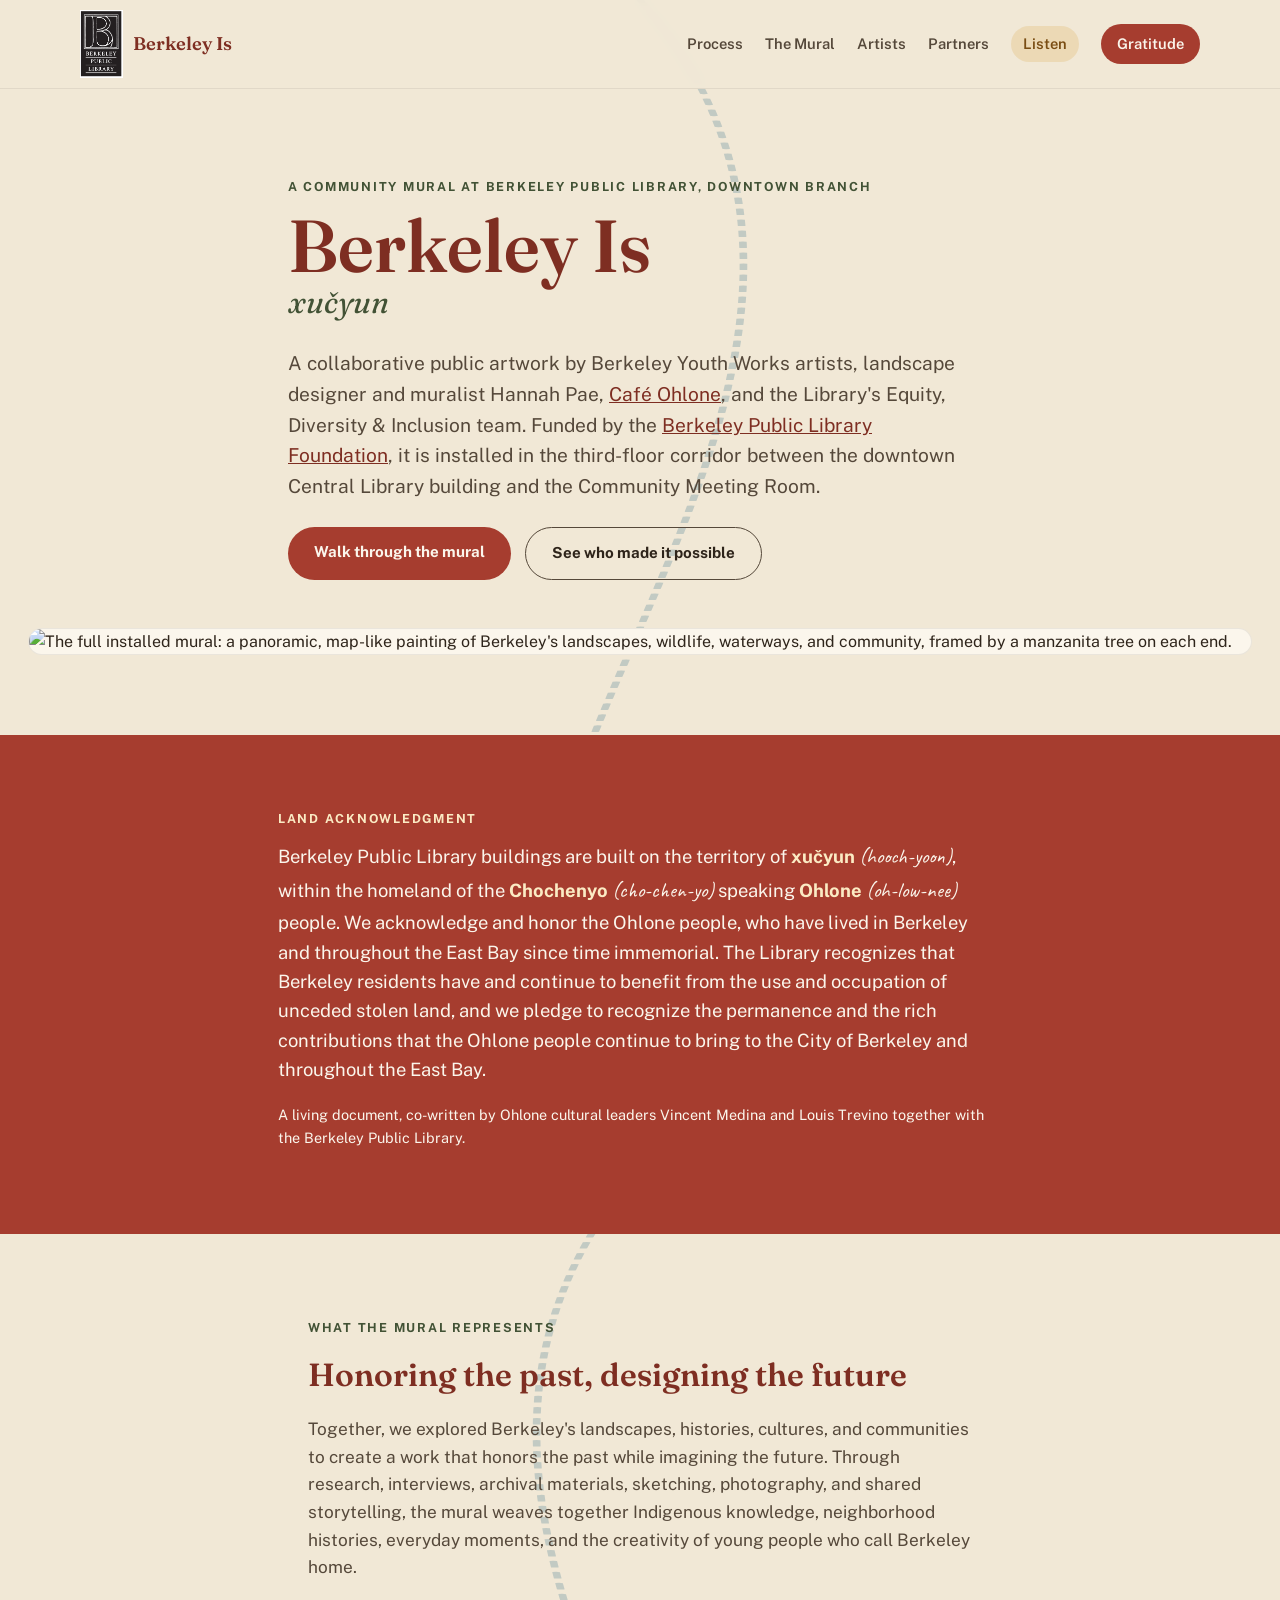
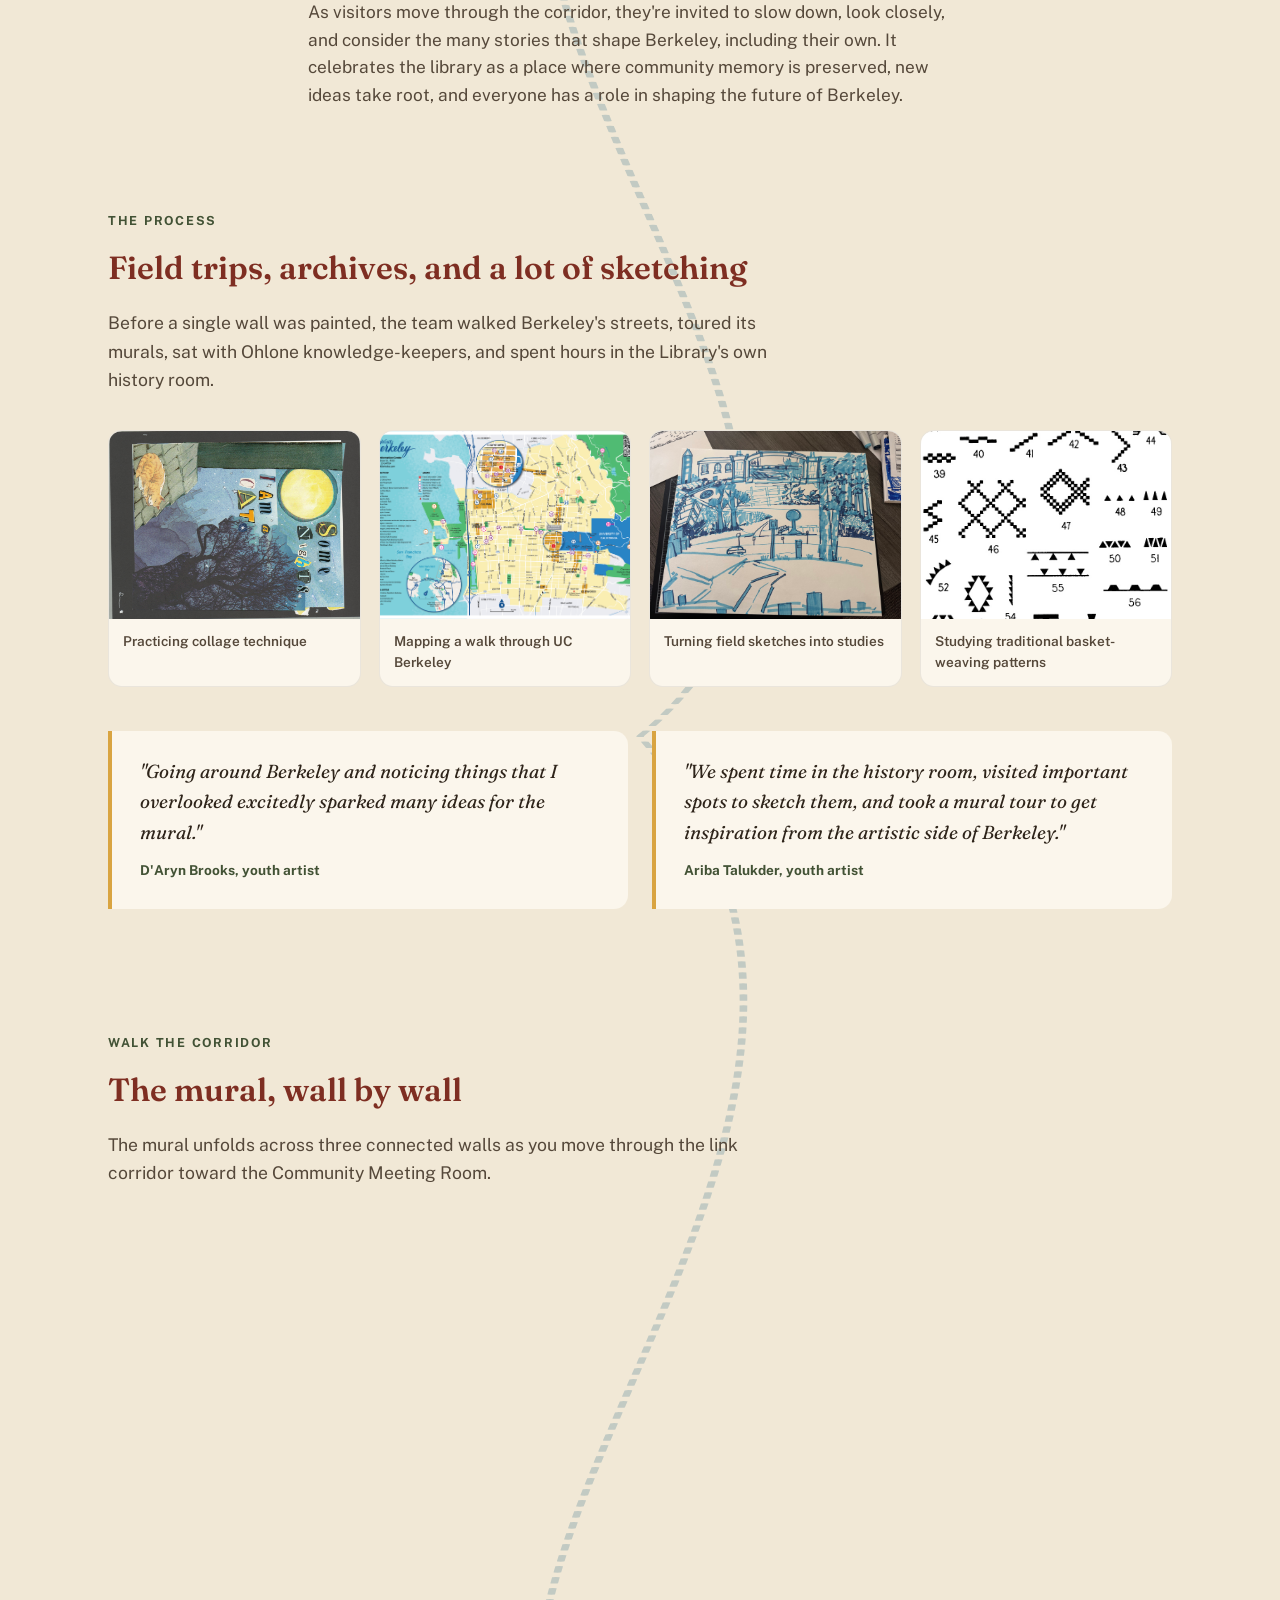
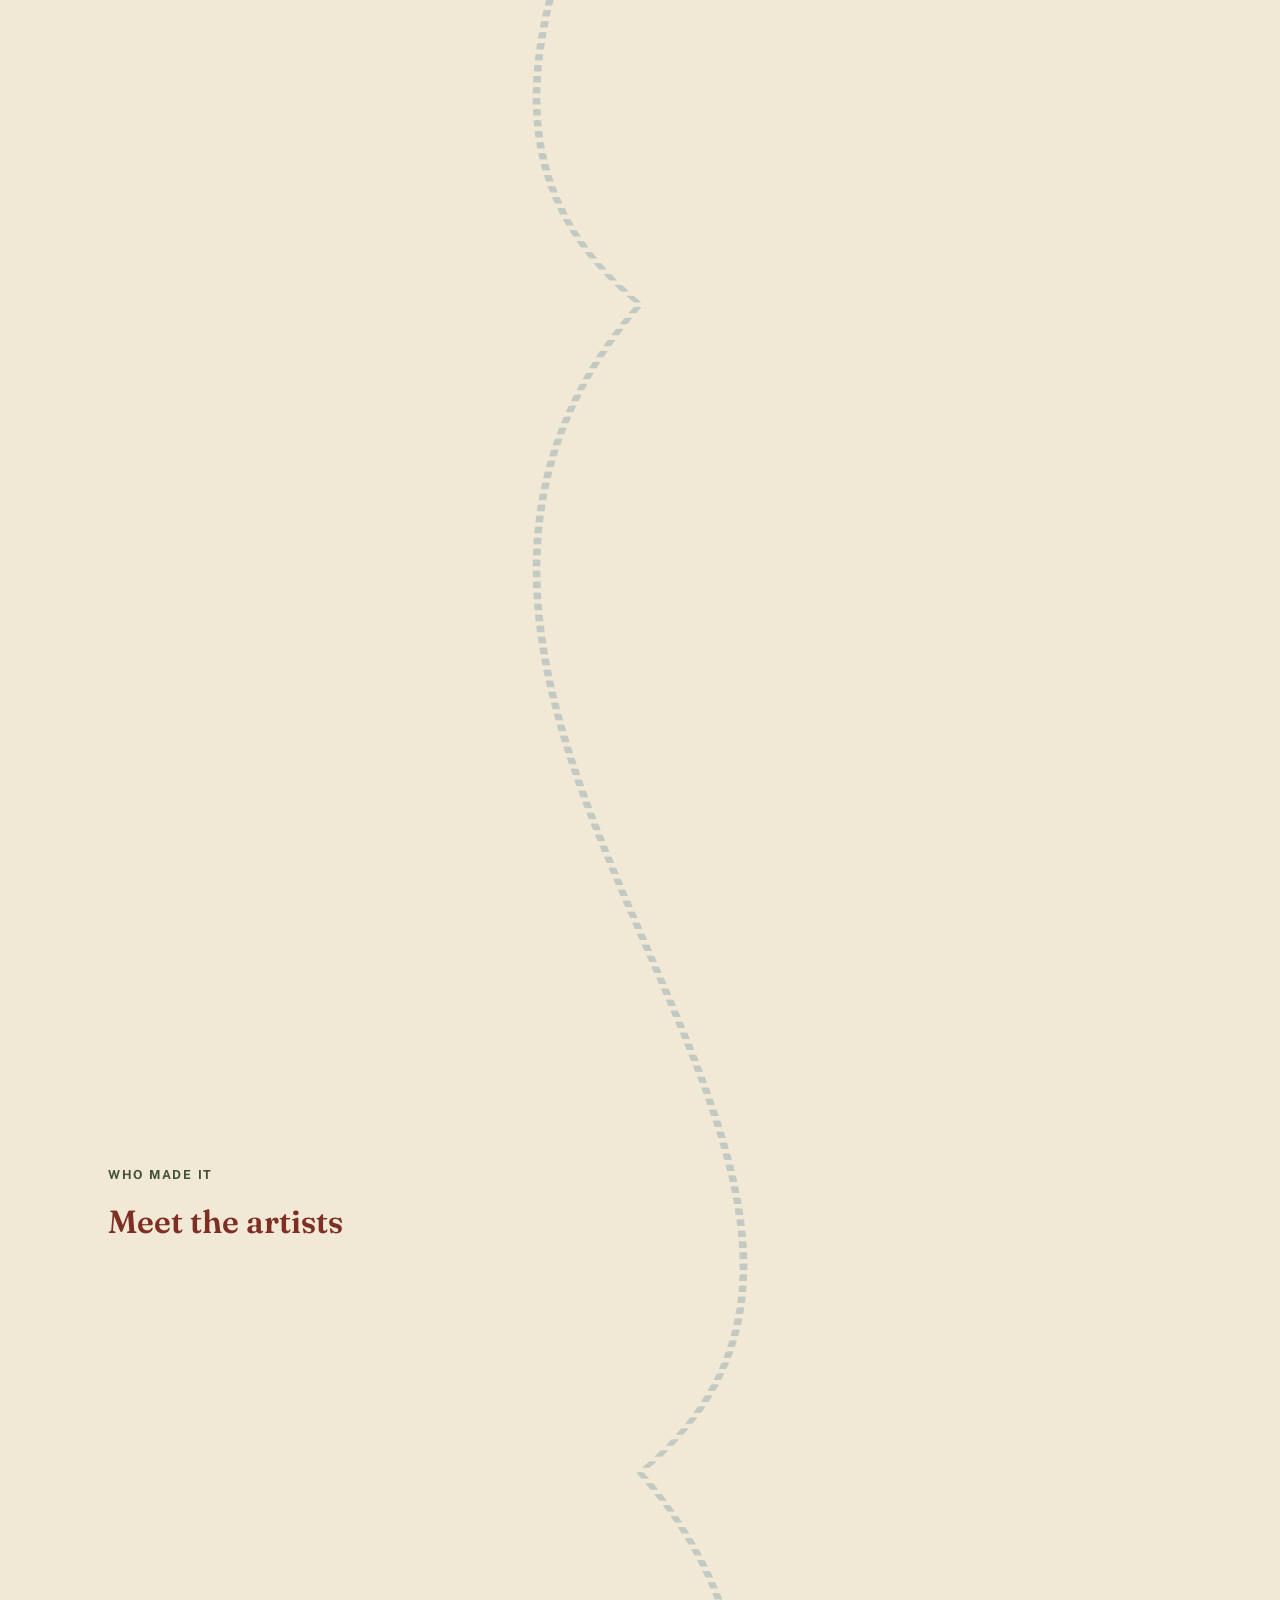
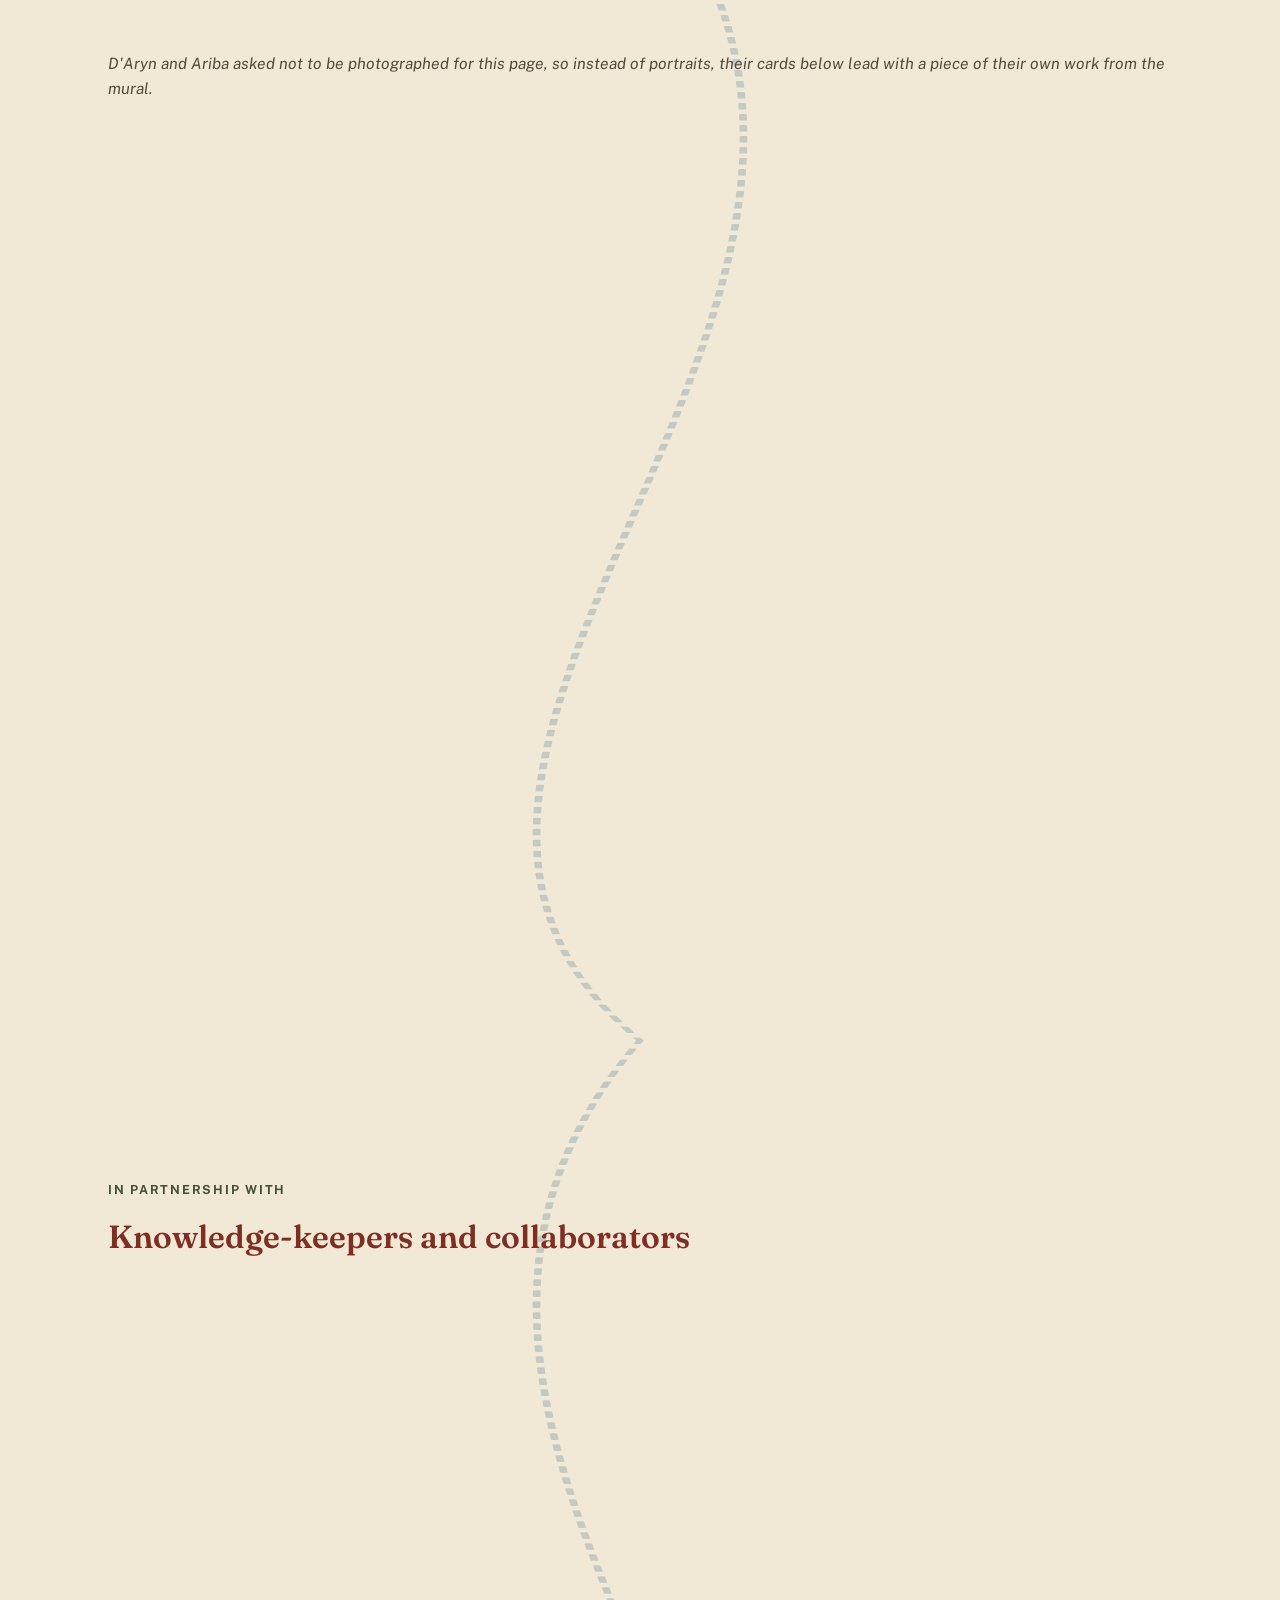
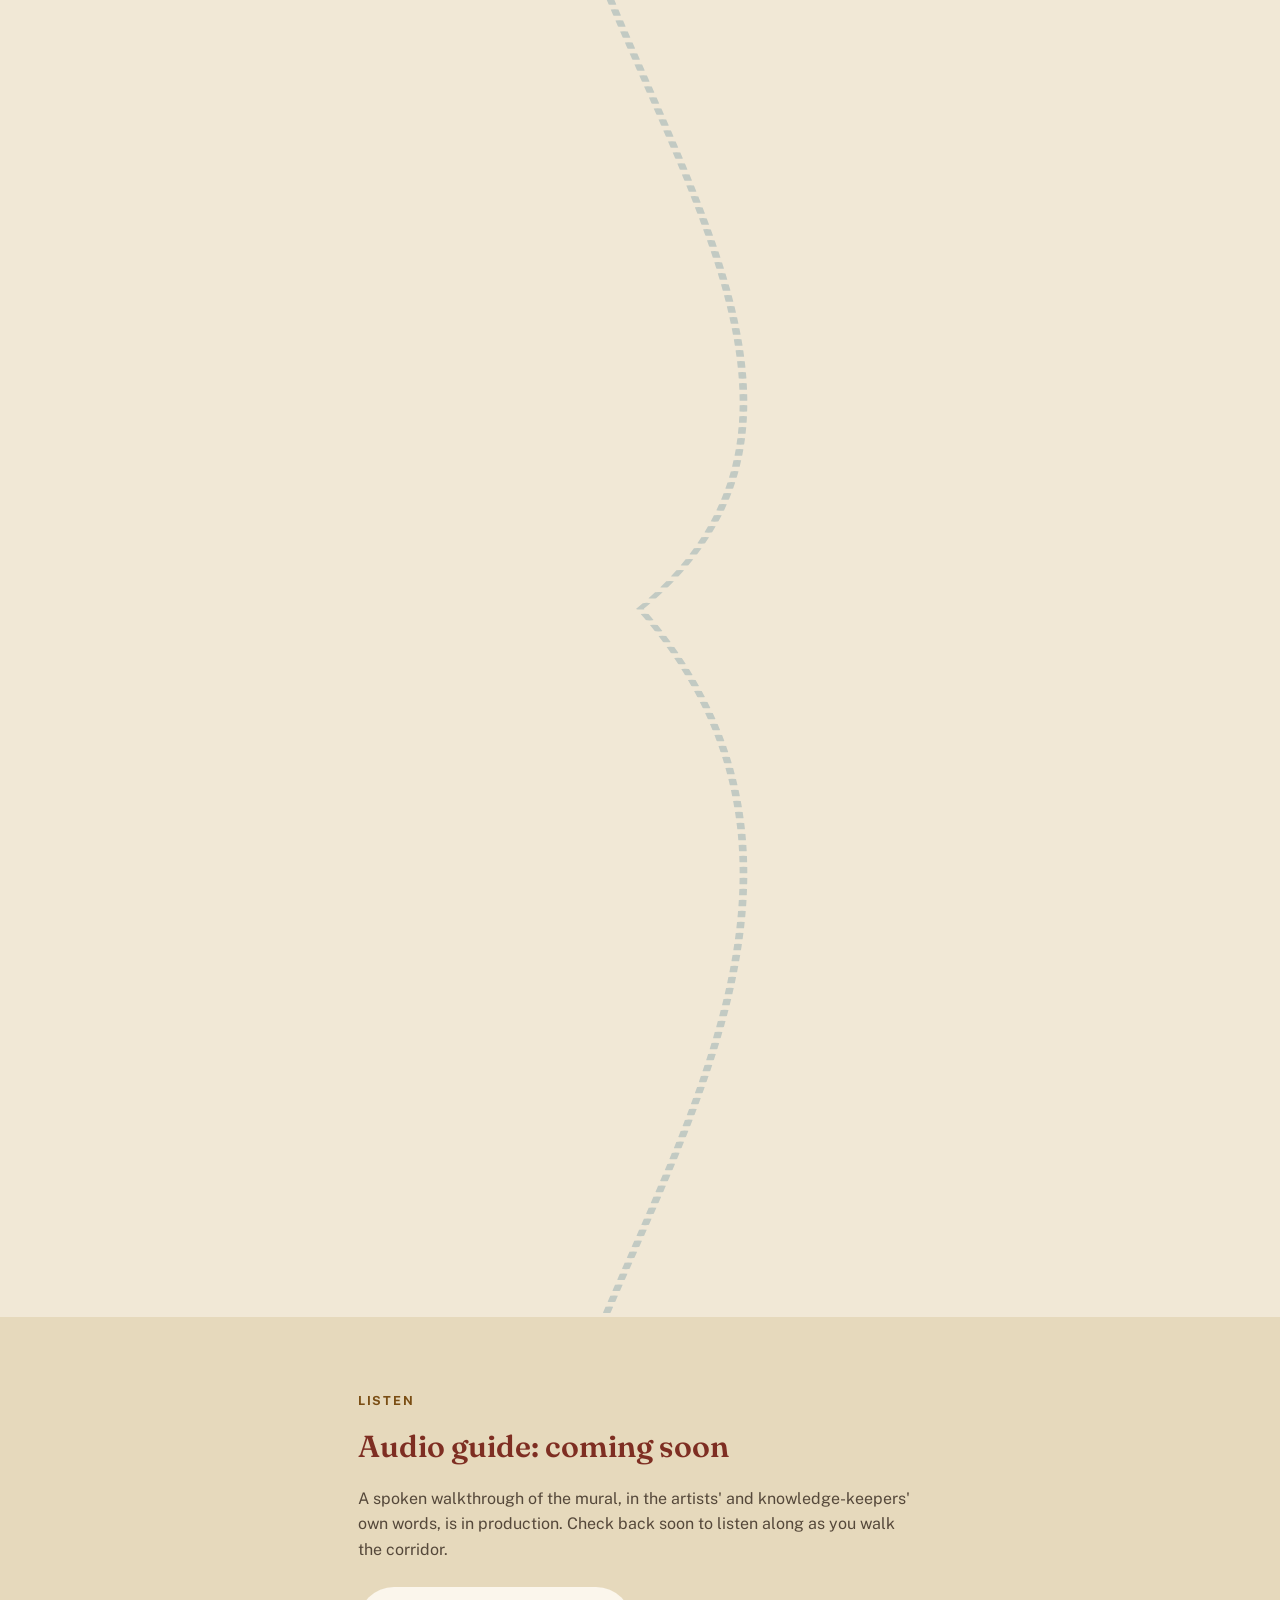
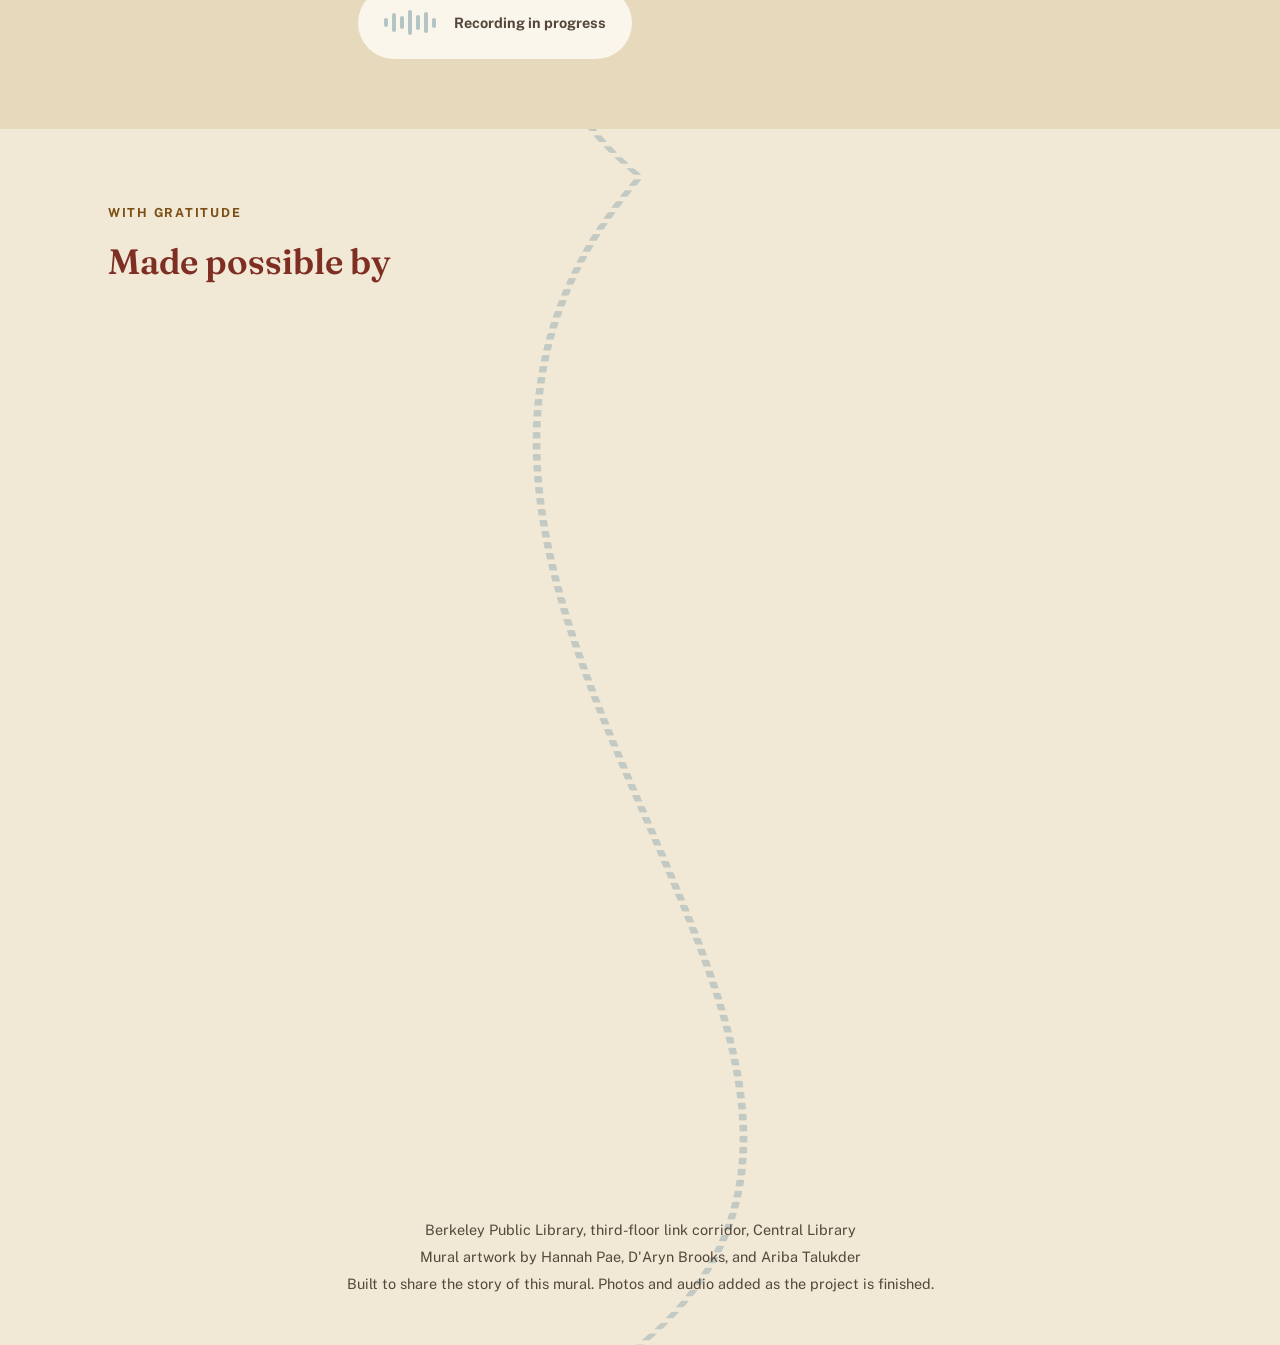
==== commit baa8b3ee: "update index.html" ====
--- a/index.html
+++ b/index.html
@@ -15,16 +15,611 @@
 <meta property="og:type" content="website">
 <meta property="og:title" content="Berkeley Is: A Community Mural at Berkeley Public Library">
 <meta property="og:description" content="The story of the Berkeley Public Library Community Mural: its process, its artists, and everyone who made it possible.">
-<meta property="og:image" content="images/mural-wall-2.jpg">
+<meta property="og:image" content="images/mural-wall-2.png">
 <meta name="twitter:card" content="summary_large_image">
 <meta name="twitter:title" content="Berkeley Is: A Community Mural at Berkeley Public Library">
 <meta name="twitter:description" content="The story of the Berkeley Public Library Community Mural: its process, its artists, and everyone who made it possible.">
-<meta name="twitter:image" content="images/mural-wall-2.jpg">
+<meta name="twitter:image" content="images/mural-wall-2.png">
 
 <link rel="preconnect" href="https://fonts.googleapis.com">
 <link rel="preconnect" href="https://fonts.gstatic.com" crossorigin>
 <link href="https://fonts.googleapis.com/css2?family=Fraunces:ital,opsz,wght@0,9..144,300;0,9..144,500;0,9..144,600;1,9..144,400;1,9..144,500&family=Public+Sans:wght@400;500;600;700&family=Caveat:wght@500;600&display=swap" rel="stylesheet">
-<link rel="stylesheet" href="styles.css">
+<style>
+/* ==========================================================================
+   Tokens — palette pulled from the mural itself
+   ========================================================================== */
+:root {
+  --clay:  #A63D2F;   /* manzanita bark — decorative fills, buttons */
+  --clay-dark: #7E2E22; /* headings, links, focus ring — 7.5:1+ on paper */
+  --leaf:  #5B7048;   /* grasses / manzanita leaves — decorative fills, borders */
+  --leaf-text: #425235; /* leaf-family text on light backgrounds — 6.9:1 on paper */
+  --leaf-deep: #3F4F30;  /* dark leaf background (child land acknowledgment) */
+  --leaf-light: #7C9463;
+  --gold:  #D9A441;   /* rising sun — decorative fills, borders, non-text only */
+  --gold-text: #7A4E14;   /* gold-family text on light backgrounds — 5.9:1 on paper */
+  --gold-on-dark: #FBEBC4; /* gold-family text on clay/leaf-deep — 5.3:1+ */
+  --bay:   #6D93A0;   /* quail / bay water */
+  --paper: #F1E8D6;   /* adobe / plaster wall */
+  --paper-deep: #E6D9BC;
+  --panel: #FBF6EC;   /* card surface */
+  --ink:   #2E241A;   /* text */
+  --ink-soft: #55483A;
+
+  --font-display: "Fraunces", "Iowan Old Style", serif;
+  --font-body: "Public Sans", -apple-system, BlinkMacSystemFont, sans-serif;
+  --font-script: "Caveat", cursive;
+
+  --max: 1120px;
+  --radius: 14px;
+}
+
+* { box-sizing: border-box; }
+html { scroll-behavior: smooth; }
+
+@media (prefers-reduced-motion: reduce) {
+  html { scroll-behavior: auto; }
+  * { animation-duration: 0.001ms !important; animation-iteration-count: 1 !important; transition-duration: 0.001ms !important; }
+}
+
+body {
+  margin: 0;
+  font-family: var(--font-body);
+  color: var(--ink);
+  background: var(--paper);
+  line-height: 1.6;
+  position: relative;
+  overflow-x: hidden;
+}
+
+.wrap {
+  max-width: var(--max);
+  margin: 0 auto;
+  padding: 0 28px;
+}
+
+h1, h2, h3, h4 { font-family: var(--font-display); font-weight: 600; margin: 0 0 0.5em; color: var(--clay-dark); }
+p { margin: 0 0 1em; color: var(--ink-soft); }
+
+a { color: var(--clay-dark); }
+
+.eyebrow {
+  display: inline-block;
+  font-family: var(--font-body);
+  font-weight: 700;
+  font-size: 0.78rem;
+  letter-spacing: 0.14em;
+  text-transform: uppercase;
+  color: var(--leaf-text);
+  margin-bottom: 0.9em;
+}
+.eyebrow-light { color: var(--gold-text); }
+/* on dark section backgrounds, swap to the light-on-dark gold variant */
+.acknowledgment .eyebrow-light,
+.child-ack .eyebrow-light { color: var(--gold-on-dark); }
+
+.section-lede { max-width: 60ch; font-size: 1.1rem; }
+
+/* ==========================================================================
+   The creek — signature element, meanders the length of the page
+   ========================================================================== */
+.creek {
+  position: absolute;
+  top: 0;
+  left: 50%;
+  transform: translateX(-50%);
+  width: 100%;
+  height: 100%;
+  max-width: 1400px;
+  z-index: 0;
+  pointer-events: none;
+  opacity: 0.35;
+}
+#creek-path {
+  fill: none;
+  stroke: var(--bay);
+  stroke-width: 0.6;
+  stroke-linecap: round;
+  stroke-dasharray: 6 5;
+}
+
+/* ==========================================================================
+   Header
+   ========================================================================== */
+.site-header {
+  position: sticky;
+  top: 0;
+  z-index: 20;
+  background: rgba(241, 232, 214, 0.9);
+  backdrop-filter: blur(6px);
+  border-bottom: 1px solid rgba(46, 36, 26, 0.08);
+}
+.header-inner { display: flex; align-items: center; justify-content: space-between; min-height: 64px; padding: 10px 0; position: relative; }
+.brand { display: flex; align-items: center; gap: 10px; font-family: var(--font-display); font-weight: 600; font-size: 1.15rem; color: var(--clay-dark); text-decoration: none; }
+.brand-logo { height: 68px; width: auto; display: block; }
+.site-nav { display: flex; gap: 22px; align-items: center; }
+.site-nav a { font-size: 0.92rem; font-weight: 600; text-decoration: none; color: var(--ink-soft); }
+.site-nav a:hover { color: var(--clay-dark); }
+.nav-cta {
+  background: var(--clay);
+  color: var(--panel) !important;
+  padding: 8px 16px;
+  border-radius: 999px;
+}
+.nav-cta:hover { background: var(--clay-dark); color: var(--panel) !important; }
+
+/* Listen gets its own gentle highlight, distinct from the primary Gratitude CTA */
+.nav-highlight {
+  color: var(--gold-text) !important;
+  background: rgba(217, 164, 65, 0.22);
+  padding: 6px 12px;
+  border-radius: 999px;
+}
+.nav-highlight:hover { background: rgba(217, 164, 65, 0.34); }
+
+.nav-toggle {
+  display: none;
+  width: 40px;
+  height: 40px;
+  border: none;
+  background: transparent;
+  border-radius: 8px;
+  cursor: pointer;
+  flex-direction: column;
+  align-items: center;
+  justify-content: center;
+  gap: 5px;
+}
+.nav-toggle:hover { background: rgba(46, 36, 26, 0.06); }
+.nav-toggle-bar {
+  display: block;
+  width: 22px;
+  height: 2.5px;
+  border-radius: 2px;
+  background: var(--ink);
+  transition: transform 0.2s ease, opacity 0.2s ease;
+}
+.nav-toggle[aria-expanded="true"] .nav-toggle-bar:nth-child(1) { transform: translateY(7.5px) rotate(45deg); }
+.nav-toggle[aria-expanded="true"] .nav-toggle-bar:nth-child(2) { opacity: 0; }
+.nav-toggle[aria-expanded="true"] .nav-toggle-bar:nth-child(3) { transform: translateY(-7.5px) rotate(-45deg); }
+
+@media (max-width: 780px) {
+  .nav-toggle { display: flex; }
+  .site-nav {
+    position: absolute;
+    top: calc(100% + 1px);
+    left: 0;
+    right: 0;
+    flex-direction: column;
+    align-items: stretch;
+    gap: 0;
+    background: var(--panel);
+    border-bottom: 1px solid rgba(46, 36, 26, 0.1);
+    box-shadow: 0 12px 24px rgba(46, 36, 26, 0.12);
+    max-height: 0;
+    overflow: hidden;
+    opacity: 0;
+    transition: max-height 0.25s ease, opacity 0.2s ease;
+  }
+  .site-nav.is-open { max-height: 420px; opacity: 1; }
+  .site-nav a {
+    padding: 16px 28px;
+    border-bottom: 1px solid rgba(46, 36, 26, 0.06);
+    border-radius: 0;
+  }
+  .nav-cta, .nav-highlight { background: transparent !important; color: var(--clay-dark) !important; }
+  .nav-highlight { color: var(--gold-text) !important; }
+}
+
+/* ==========================================================================
+   Hero
+   ========================================================================== */
+.hero { position: relative; z-index: 1; padding: 84px 0 40px; }
+.hero-inner { max-width: 760px; }
+.hero-title {
+  font-size: clamp(2.6rem, 6vw, 4.6rem);
+  line-height: 1.02;
+  display: flex;
+  flex-direction: column;
+  gap: 4px;
+  margin-bottom: 0.4em;
+}
+.hero-title-sub {
+  font-style: italic;
+  font-weight: 400;
+  font-size: 0.42em;
+  color: var(--leaf-text);
+}
+.hero-lede { font-size: 1.2rem; max-width: 56ch; }
+.hero-actions { display: flex; gap: 14px; flex-wrap: wrap; margin-top: 1.6em; }
+
+.btn {
+  display: inline-block;
+  padding: 13px 26px;
+  border-radius: 999px;
+  font-weight: 700;
+  font-size: 0.95rem;
+  text-decoration: none;
+  transition: transform 0.15s ease, background 0.15s ease;
+}
+.btn:hover { transform: translateY(-1px); }
+.btn-primary { background: var(--clay); color: var(--panel); }
+.btn-primary:hover { background: var(--clay-dark); color: var(--panel); }
+.btn-ghost { background: transparent; border: 1.5px solid var(--ink-soft); color: var(--ink); }
+
+.hero-frame {
+  margin: 48px 28px 0;
+  border-radius: var(--radius);
+  overflow: hidden;
+  background: var(--panel);
+  border: 1px solid rgba(46,36,26,0.08);
+}
+.hero-frame img { display: block; width: 100%; height: auto; }
+
+/* ==========================================================================
+   Placeholder frames (stand-ins for real photos/logos)
+   ========================================================================== */
+.placeholder-frame {
+  position: relative;
+  border: 2px dashed var(--leaf-light);
+  border-radius: var(--radius);
+  background: repeating-linear-gradient(135deg, rgba(91,112,72,0.06) 0 12px, rgba(91,112,72,0.02) 12px 24px);
+  display: flex;
+  align-items: center;
+  justify-content: center;
+  overflow: hidden;
+}
+.placeholder-frame::after {
+  content: attr(data-caption);
+  position: absolute;
+  bottom: 8px;
+  left: 8px;
+  right: 8px;
+  font-size: 0.68rem;
+  color: var(--ink-soft);
+  background: rgba(251, 246, 236, 0.85);
+  padding: 4px 8px;
+  border-radius: 6px;
+  line-height: 1.3;
+}
+.placeholder-inner {
+  display: flex;
+  flex-direction: column;
+  align-items: center;
+  gap: 8px;
+  color: var(--ink-soft);
+  font-weight: 600;
+  font-size: 0.95rem;
+}
+.placeholder-inner svg { width: 64px; height: auto; opacity: 0.7; }
+
+.placeholder-frame.small { aspect-ratio: 4/3; }
+.funder-logo { width: 220px; flex-shrink: 0; margin: 0; }
+.funder-logo img { display: block; width: 100%; height: auto; }
+
+/* real photo/artwork frames */
+.photo-card { margin: 0; border-radius: var(--radius); overflow: hidden; background: var(--panel); border: 1px solid rgba(46,36,26,0.08); }
+.photo-card .photo-window { aspect-ratio: 4/3; overflow: hidden; }
+.photo-card img { display: block; width: 100%; height: 100%; object-fit: cover; }
+.photo-card figcaption { padding: 12px 14px; font-size: 0.85rem; font-weight: 600; color: var(--ink-soft); }
+
+.wall-image { margin: 0; border-radius: var(--radius); overflow: hidden; border: 1px solid rgba(46,36,26,0.08); }
+.wall-image img { display: block; width: 100%; height: auto; }
+.wall-image.half { width: 50%; margin: 0 auto; }
+
+.artist-photo { width: 260px; flex-shrink: 0; margin: 0; }
+.artist-photo .photo-window { aspect-ratio: 4/3; overflow: hidden; border-radius: var(--radius); border: 1px solid rgba(46,36,26,0.08); }
+.artist-photo img { display: block; width: 100%; height: 100%; object-fit: cover; }
+.artist-photo figcaption { margin-top: 8px; font-size: 0.82rem; font-style: italic; color: var(--ink-soft); }
+figure.placeholder-frame.artist-photo { aspect-ratio: 3/4; }
+
+/* full-image variant: shows the whole piece at Hannah's photo height, uncropped */
+.artist-photo.full-image { width: auto; }
+.artist-photo.full-image .photo-window {
+  aspect-ratio: auto;
+  height: 195px; /* matches Hannah's 260px x 4:3 window */
+  width: auto;
+  overflow: visible;
+  border: none;
+  border-radius: 0;
+}
+.artist-photo.full-image img {
+  width: auto;
+  height: 100%;
+  object-fit: contain;
+  border-radius: var(--radius);
+  border: 1px solid rgba(46,36,26,0.08);
+}
+
+.partner-logo { width: 160px; flex-shrink: 0; margin: 0; }
+.partner-logo img { display: block; width: 100%; height: auto; border-radius: var(--radius); border: 1px solid rgba(46,36,26,0.08); }
+.partner-logo.wide { width: 680px; max-width: 100%; }
+
+.inline-artwork { margin: 0 0 22px; border-radius: var(--radius); overflow: hidden; border: 1px solid rgba(46,36,26,0.08); }
+.inline-artwork img { display: block; width: 100%; height: auto; }
+.inline-artwork figcaption { padding: 10px 14px; font-size: 0.82rem; font-style: italic; color: var(--ink-soft); background: var(--panel); }
+
+/* ==========================================================================
+   Land acknowledgment band
+   ========================================================================== */
+.acknowledgment {
+  position: relative; z-index: 1;
+  background: var(--clay);
+  color: var(--panel);
+  padding: 70px 0;
+  margin-top: 40px;
+}
+.ack-inner { max-width: 780px; }
+.ack-text { color: var(--panel); font-size: 1.15rem; }
+.ack-text strong { color: var(--gold-on-dark); }
+.say { font-family: var(--font-script); font-size: 1.15em; color: var(--panel); }
+.ack-credit { font-size: 0.9rem; color: var(--panel); }
+
+/* ==========================================================================
+   About
+   ========================================================================== */
+.about { position: relative; z-index: 1; padding: 80px 0 40px; }
+.about-inner { max-width: 720px; }
+.about-inner h2 { font-size: 2rem; }
+.about-inner p { font-size: 1.08rem; }
+
+/* ==========================================================================
+   Process
+   ========================================================================== */
+.process { position: relative; z-index: 1; padding: 40px 0 80px; }
+.process h2 { font-size: 2rem; }
+.process-gallery {
+  display: grid;
+  grid-template-columns: repeat(4, 1fr);
+  gap: 18px;
+  margin: 36px 0 44px;
+}
+@media (max-width: 1000px) { .process-gallery { grid-template-columns: 1fr 1fr; } }
+@media (max-width: 560px) { .process-gallery { grid-template-columns: 1fr; } }
+
+.pull-quotes { display: grid; grid-template-columns: 1fr 1fr; gap: 24px; }
+@media (max-width: 800px) { .pull-quotes { grid-template-columns: 1fr; } }
+.pull-quote {
+  margin: 0;
+  padding: 26px 28px;
+  background: var(--panel);
+  border-left: 4px solid var(--gold);
+  border-radius: 0 var(--radius) var(--radius) 0;
+}
+.pull-quote p { font-family: var(--font-display); font-style: italic; font-size: 1.18rem; color: var(--ink); margin-bottom: 0.5em; }
+.pull-quote cite { font-style: normal; font-size: 0.85rem; font-weight: 700; color: var(--leaf-text); }
+
+/* ==========================================================================
+   Walls
+   ========================================================================== */
+.walls { position: relative; z-index: 1; padding: 40px 0 20px; }
+.walls > .wrap:first-child h2 { font-size: 2rem; }
+
+.wall-panel {
+  max-width: var(--max);
+  margin: 0 auto 70px;
+  padding: 0 28px;
+  display: grid;
+  grid-template-columns: 1.1fr 1fr;
+  gap: 44px;
+  align-items: center;
+}
+.wall-panel.reverse { direction: rtl; }
+.wall-panel.reverse > * { direction: ltr; }
+@media (max-width: 860px) {
+  .wall-panel, .wall-panel.reverse { grid-template-columns: 1fr; direction: ltr; }
+}
+
+.wall-number {
+  display: inline-block;
+  font-family: var(--font-display);
+  font-style: italic;
+  font-size: 1.05rem;
+  color: var(--gold-text);
+  margin-bottom: 0.3em;
+}
+.wall-copy h3 { font-size: 1.6rem; }
+.wall-copy em { color: var(--clay-dark); font-style: italic; }
+
+/* ==========================================================================
+   Artists
+   ========================================================================== */
+.artists { position: relative; z-index: 1; padding: 60px 0 20px; }
+.artists > .wrap:first-child h2 { font-size: 2rem; }
+
+.artist-card {
+  max-width: var(--max);
+  margin: 0 auto 64px;
+  padding: 0 28px;
+  display: grid;
+  grid-template-columns: auto 1fr;
+  gap: 40px;
+}
+.artist-card.reverse { direction: rtl; }
+.artist-card.reverse > * { direction: ltr; }
+@media (max-width: 780px) {
+  .artist-card, .artist-card.reverse { grid-template-columns: 1fr; direction: ltr; }
+  .artist-photo { width: 100%; }
+}
+
+.artist-role { font-weight: 600; color: var(--leaf-text); font-size: 0.92rem; text-transform: uppercase; letter-spacing: 0.04em; }
+.artist-copy h3 { font-size: 1.7rem; margin-bottom: 0.2em; }
+
+.artist-note {
+  max-width: var(--max);
+  margin: 0 auto 40px;
+  padding: 0 28px;
+  font-style: italic;
+  color: var(--ink-soft);
+  font-size: 0.98rem;
+}
+
+.btn-text {
+  background: none;
+  border: none;
+  padding: 0;
+  color: var(--clay-dark);
+  font-family: var(--font-body);
+  font-weight: 700;
+  font-size: 0.95rem;
+  cursor: pointer;
+  text-decoration: underline;
+  text-underline-offset: 3px;
+}
+.btn-text:hover { color: var(--clay); }
+.expand { margin-top: 18px; padding-top: 18px; border-top: 1px solid rgba(46,36,26,0.12); }
+.expand[hidden] { display: none; }
+
+/* ==========================================================================
+   Partners / EDI / children's acknowledgment
+   ========================================================================== */
+.partners { position: relative; z-index: 1; padding: 60px 0 20px; }
+.partners > .wrap:first-child h2 { font-size: 2rem; }
+
+.partner-card {
+  max-width: var(--max);
+  margin: 0 auto 56px;
+  padding: 0 28px;
+  display: grid;
+  grid-template-columns: auto 1fr;
+  gap: 36px;
+  align-items: start;
+}
+@media (max-width: 700px) {
+  .partner-card { grid-template-columns: 1fr; }
+  .partner-logo { width: 120px; }
+  .partner-logo.wide { width: 100%; max-width: 420px; }
+}
+.partner-copy h3 { font-size: 1.5rem; }
+
+.edi-block {
+  max-width: 780px;
+  margin: 0 auto 56px;
+  padding: 34px 28px;
+  background: var(--panel);
+  border-radius: var(--radius);
+}
+.edi-block h3 { font-size: 1.3rem; }
+
+.child-ack {
+  max-width: 700px;
+  margin: 0 auto 20px;
+  padding: 40px 28px;
+  background: var(--leaf-deep);
+  border-radius: var(--radius);
+  color: var(--paper);
+}
+.child-line { color: var(--paper); font-size: 1.05rem; }
+.child-call { font-weight: 700; }
+.script { font-family: var(--font-script); font-size: 1.5em; color: var(--gold-on-dark); }
+
+/* ==========================================================================
+   Listen (audio)
+   ========================================================================== */
+.listen { position: relative; z-index: 1; background: var(--paper-deep); padding: 70px 0; margin-top: 40px; }
+.listen-inner { max-width: 620px; }
+.listen h2 { font-size: 1.9rem; }
+
+.audio-placeholder {
+  margin-top: 24px;
+  padding: 22px 26px;
+  background: var(--panel);
+  border-radius: 999px;
+  display: flex;
+  align-items: center;
+  gap: 18px;
+  width: fit-content;
+}
+.audio-bar { display: flex; align-items: center; gap: 4px; height: 28px; }
+.audio-bar span {
+  width: 4px;
+  border-radius: 2px;
+  background: var(--bay);
+  animation: wave 1.4s ease-in-out infinite;
+  opacity: 0.5;
+}
+.audio-bar span:nth-child(1) { height: 30%; animation-delay: 0s; }
+.audio-bar span:nth-child(2) { height: 70%; animation-delay: 0.1s; }
+.audio-bar span:nth-child(3) { height: 45%; animation-delay: 0.2s; }
+.audio-bar span:nth-child(4) { height: 90%; animation-delay: 0.3s; }
+.audio-bar span:nth-child(5) { height: 55%; animation-delay: 0.4s; }
+.audio-bar span:nth-child(6) { height: 75%; animation-delay: 0.5s; }
+.audio-bar span:nth-child(7) { height: 35%; animation-delay: 0.6s; }
+@keyframes wave { 0%, 100% { transform: scaleY(0.6); opacity: 0.4; } 50% { transform: scaleY(1); opacity: 0.9; } }
+.audio-label { font-weight: 700; font-size: 0.9rem; color: var(--ink-soft); }
+
+/* ==========================================================================
+   Gratitude
+   ========================================================================== */
+.gratitude { position: relative; z-index: 1; padding: 70px 0 90px; }
+.gratitude > .wrap:first-child h2 { font-size: 2.2rem; }
+
+.funder-primary {
+  display: grid;
+  grid-template-columns: 220px 1fr;
+  gap: 40px;
+  align-items: center;
+  padding: 40px;
+  background: var(--panel);
+  border: 2px solid var(--gold);
+  border-radius: 20px;
+  box-shadow: 0 8px 30px rgba(217, 164, 65, 0.18);
+  margin-bottom: 48px;
+}
+@media (max-width: 700px) { .funder-primary { grid-template-columns: 1fr; } .funder-logo { width: 140px; } }
+.funder-tag {
+  display: inline-block;
+  font-size: 0.75rem;
+  font-weight: 700;
+  letter-spacing: 0.1em;
+  text-transform: uppercase;
+  color: var(--clay-dark);
+  background: rgba(217, 164, 65, 0.22);
+  padding: 5px 12px;
+  border-radius: 999px;
+  margin-bottom: 10px;
+}
+.funder-copy h3 { font-size: 1.8rem; }
+
+.thanks-grid {
+  display: flex;
+  flex-wrap: wrap;
+  justify-content: center;
+  gap: 20px;
+}
+.thanks-card {
+  padding: 24px;
+  background: var(--panel);
+  border-radius: var(--radius);
+  border-top: 3px solid var(--leaf);
+  flex: 0 1 calc(33.333% - 14px);
+  min-width: 220px;
+}
+@media (max-width: 900px) { .thanks-card { flex-basis: calc(50% - 10px); } }
+@media (max-width: 560px) { .thanks-card { flex-basis: 100%; } }
+.thanks-card h4 { font-size: 1.05rem; margin-bottom: 0.4em; }
+.thanks-card p { font-size: 0.92rem; margin: 0; }
+
+/* ==========================================================================
+   Footer
+   ========================================================================== */
+.site-footer { position: relative; z-index: 1; padding: 34px 0 50px; text-align: center; }
+.footer-inner p { margin: 0; font-size: 0.9rem; }
+.footer-credit { color: var(--ink-soft); font-size: 0.9rem; margin-top: 4px !important; }
+.footer-sub { color: var(--ink-soft); margin-top: 4px !important; }
+
+/* ==========================================================================
+   Scroll reveal
+   ========================================================================== */
+.reveal { opacity: 0; transform: translateY(18px); transition: opacity 0.6s ease, transform 0.6s ease; }
+.reveal.is-visible { opacity: 1; transform: translateY(0); }
+
+/* focus visibility */
+a:focus-visible, button:focus-visible {
+  outline: 3px solid var(--clay-dark);
+  outline-offset: 2px;
+}
+
+</style>
 </head>
 <body>
 
@@ -139,7 +734,7 @@
         </figure>
         <figure class="photo-card">
           <div class="photo-window">
-            <img src="images/process-3.jpg" alt="A marker sketch in progress on a studio table, surrounded by pens and workshop materials.">
+            <img src="images/process-3.jpeg" alt="A marker sketch in progress on a studio table, surrounded by pens and workshop materials.">
           </div>
           <figcaption>Turning field sketches into studies</figcaption>
         </figure>
@@ -190,7 +785,7 @@
 
     <article class="wall-panel reverse">
       <div class="wall-image">
-        <img src="images/mural-wall-2.jpg" alt="Central map wall of the mural: streets and creeks of Berkeley rendered from above, with community members, salmon, quail, and Ohlone dwellings woven throughout.">
+        <img src="images/mural-wall-2.png" alt="Central map wall of the mural: streets and creeks of Berkeley rendered from above, with community members, salmon, quail, and Ohlone dwellings woven throughout.">
       </div>
       <div class="wall-copy">
         <span class="wall-number">Part Two</span>
@@ -205,7 +800,7 @@
 
     <article class="wall-panel">
       <div class="wall-image">
-        <img src="images/mural-wall-3.jpg" alt="Third wall of the mural: a collaged scene with a manzanita tree, a grizzly bear, monarch butterflies, hand-lettered poetry, and the mural's credits and gratitude to its funders.">
+        <img src="images/mural-wall-3.png" alt="Third wall of the mural: a collaged scene with a manzanita tree, a grizzly bear, monarch butterflies, hand-lettered poetry, and the mural's credits and gratitude to its funders.">
       </div>
       <div class="wall-copy">
         <span class="wall-number">Part Three</span>
@@ -252,7 +847,7 @@
     <div class="artist-card reverse">
       <figure class="artist-photo full-image">
         <div class="photo-window">
-          <img src="images/process-2.jpg" alt="D'Aryn's field-trip sketch page from a walk through UC Berkeley, marking Sather Tower, Shattuck Avenue, and the Central Library.">
+          <img src="images/daryn-brooks.png" alt="D'Aryn's field-trip sketch page from a walk through UC Berkeley, marking Sather Tower, Shattuck Avenue, and the Central Library.">
         </div>
       </figure>
       <div class="artist-copy">
@@ -520,6 +1115,97 @@
   </defs>
 </svg>
 
-<script src="script.js"></script>
+<script>
+// Mobile nav toggle
+const navToggle = document.getElementById('nav-toggle');
+const siteNav = document.getElementById('site-nav');
+if (navToggle && siteNav) {
+  navToggle.addEventListener('click', () => {
+    const isOpen = siteNav.classList.toggle('is-open');
+    navToggle.setAttribute('aria-expanded', isOpen ? 'true' : 'false');
+    navToggle.setAttribute('aria-label', isOpen ? 'Close menu' : 'Open menu');
+  });
+  // close the menu after choosing a link
+  siteNav.querySelectorAll('a').forEach((link) => {
+    link.addEventListener('click', () => {
+      siteNav.classList.remove('is-open');
+      navToggle.setAttribute('aria-expanded', 'false');
+      navToggle.setAttribute('aria-label', 'Open menu');
+    });
+  });
+  // close if a click lands outside the header
+  document.addEventListener('click', (e) => {
+    if (!siteNav.classList.contains('is-open')) return;
+    if (siteNav.contains(e.target) || navToggle.contains(e.target)) return;
+    siteNav.classList.remove('is-open');
+    navToggle.setAttribute('aria-expanded', 'false');
+    navToggle.setAttribute('aria-label', 'Open menu');
+  });
+}
+
+// Expand/collapse full artist reflections
+document.querySelectorAll('[data-toggle]').forEach((btn) => {
+  btn.addEventListener('click', () => {
+    const target = document.getElementById(btn.dataset.toggle);
+    if (!target) return;
+    const isHidden = target.hasAttribute('hidden');
+    if (isHidden) {
+      target.removeAttribute('hidden');
+      btn.textContent = btn.textContent.replace('Read', 'Hide');
+      btn.setAttribute('aria-expanded', 'true');
+    } else {
+      target.setAttribute('hidden', '');
+      btn.textContent = btn.textContent.replace('Hide', 'Read');
+      btn.setAttribute('aria-expanded', 'false');
+    }
+  });
+});
+
+// Scroll reveal for major sections
+const revealTargets = document.querySelectorAll(
+  '.about-inner, .process, .wall-panel, .artist-card, .partner-card, .edi-block, .child-ack, .funder-primary, .thanks-card'
+);
+revealTargets.forEach((el) => el.classList.add('reveal'));
+
+if ('IntersectionObserver' in window) {
+  const io = new IntersectionObserver(
+    (entries) => {
+      entries.forEach((entry) => {
+        if (entry.isIntersecting) {
+          entry.target.classList.add('is-visible');
+          io.unobserve(entry.target);
+        }
+      });
+    },
+    { threshold: 0.12 }
+  );
+  revealTargets.forEach((el) => io.observe(el));
+} else {
+  revealTargets.forEach((el) => el.classList.add('is-visible'));
+}
+
+// Stretch the creek path to match full document height
+function sizeCreek() {
+  const creek = document.getElementById('creek');
+  if (!creek) return;
+  const height = document.body.scrollHeight;
+  creek.setAttribute('viewBox', `0 0 100 ${height}`);
+  const path = document.getElementById('creek-path');
+  if (path) {
+    const steps = 8;
+    let d = 'M 50 0';
+    for (let i = 1; i <= steps; i++) {
+      const y = (height / steps) * i;
+      const x = i % 2 === 0 ? 22 : 78;
+      const cy1 = y - (height / steps) * 0.65;
+      d += ` C ${x} ${cy1} ${100 - x} ${y - (height / steps) * 0.25} 50 ${y}`;
+    }
+    path.setAttribute('d', d);
+  }
+}
+window.addEventListener('load', sizeCreek);
+window.addEventListener('resize', sizeCreek);
+
+</script>
 </body>
 </html>
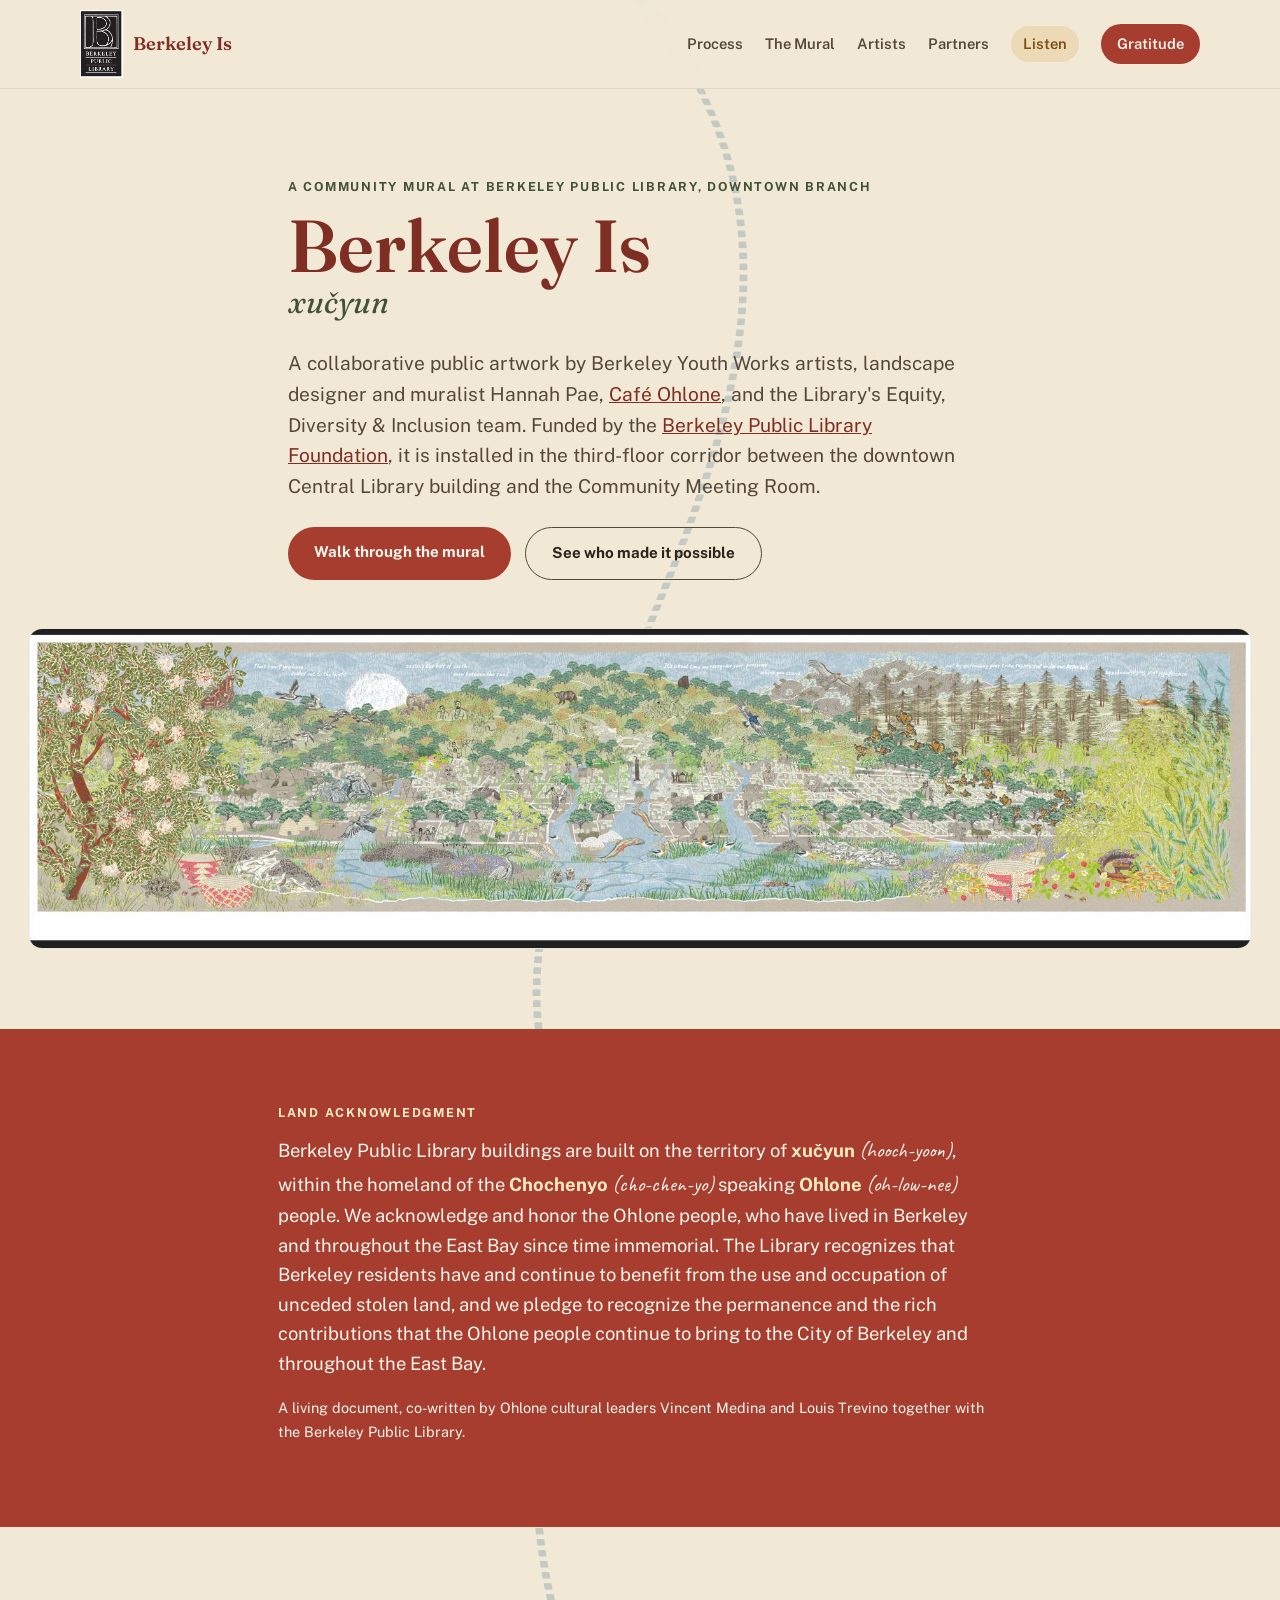
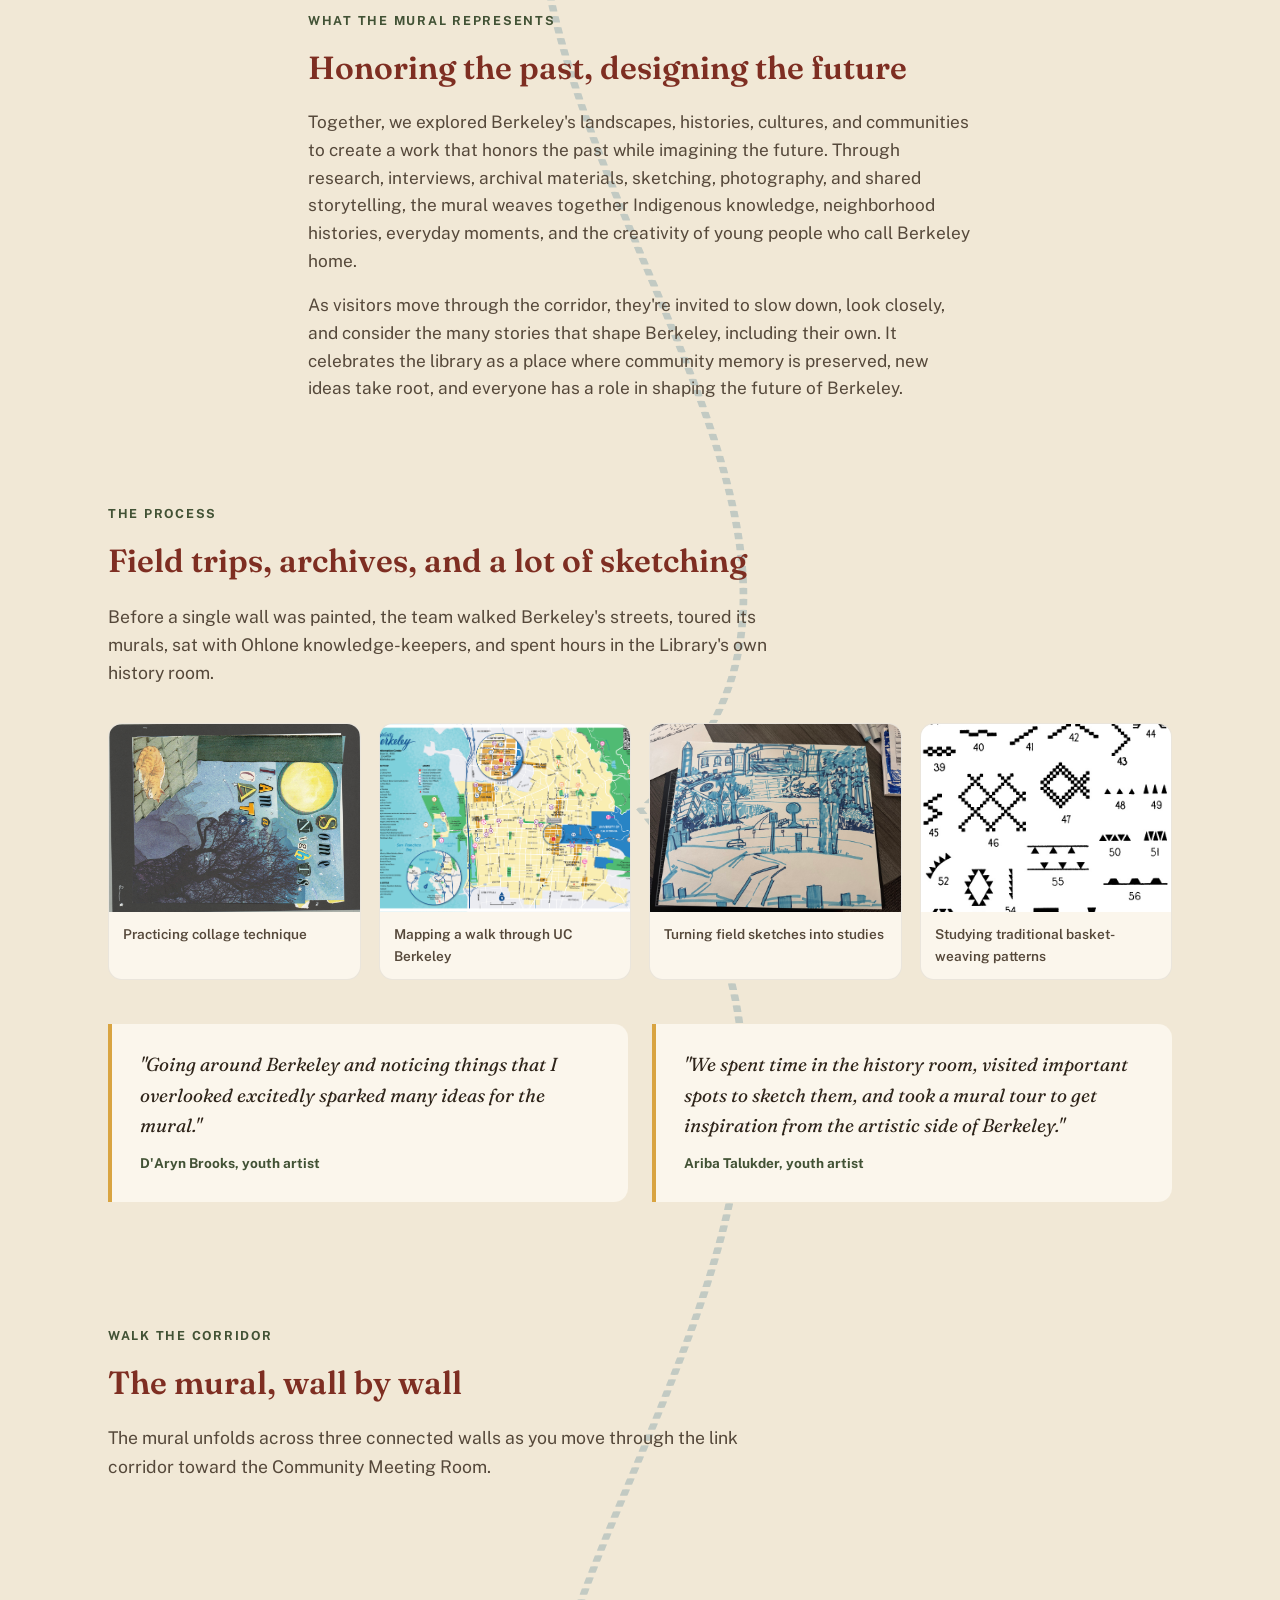
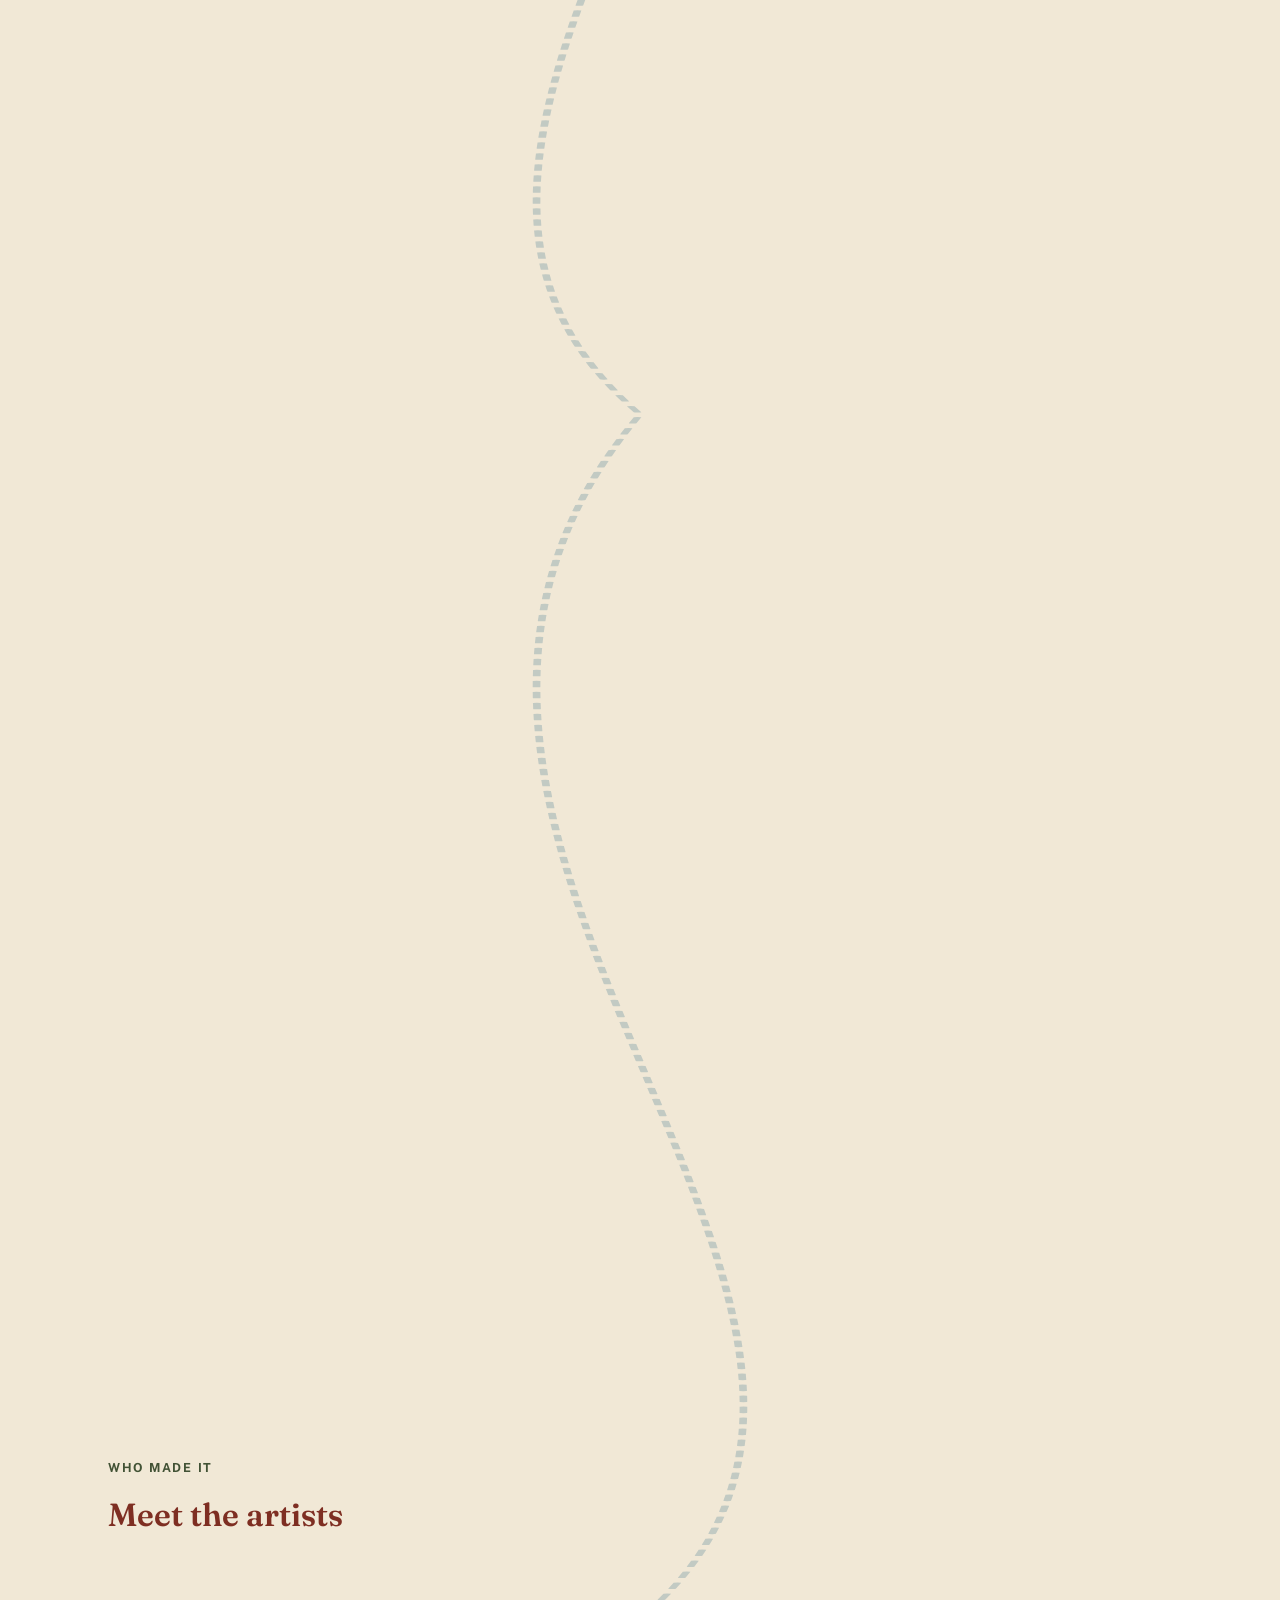
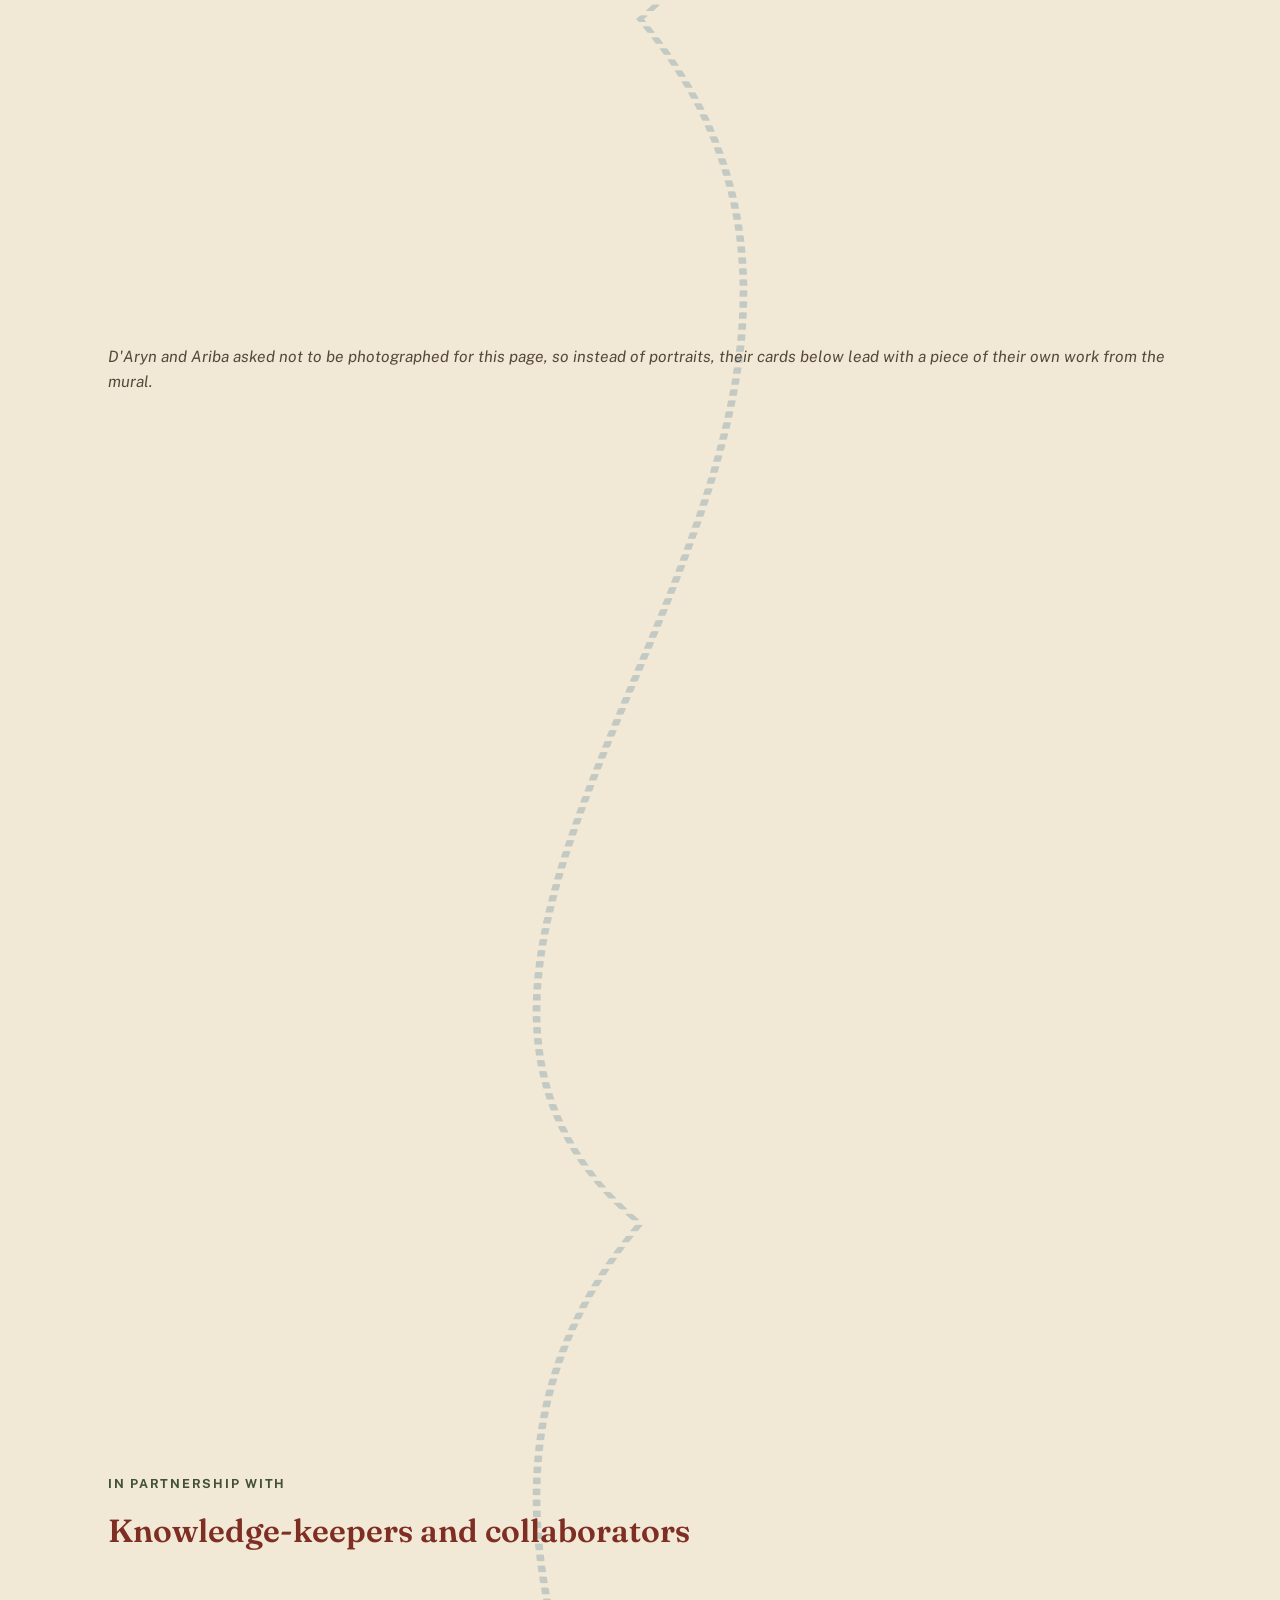
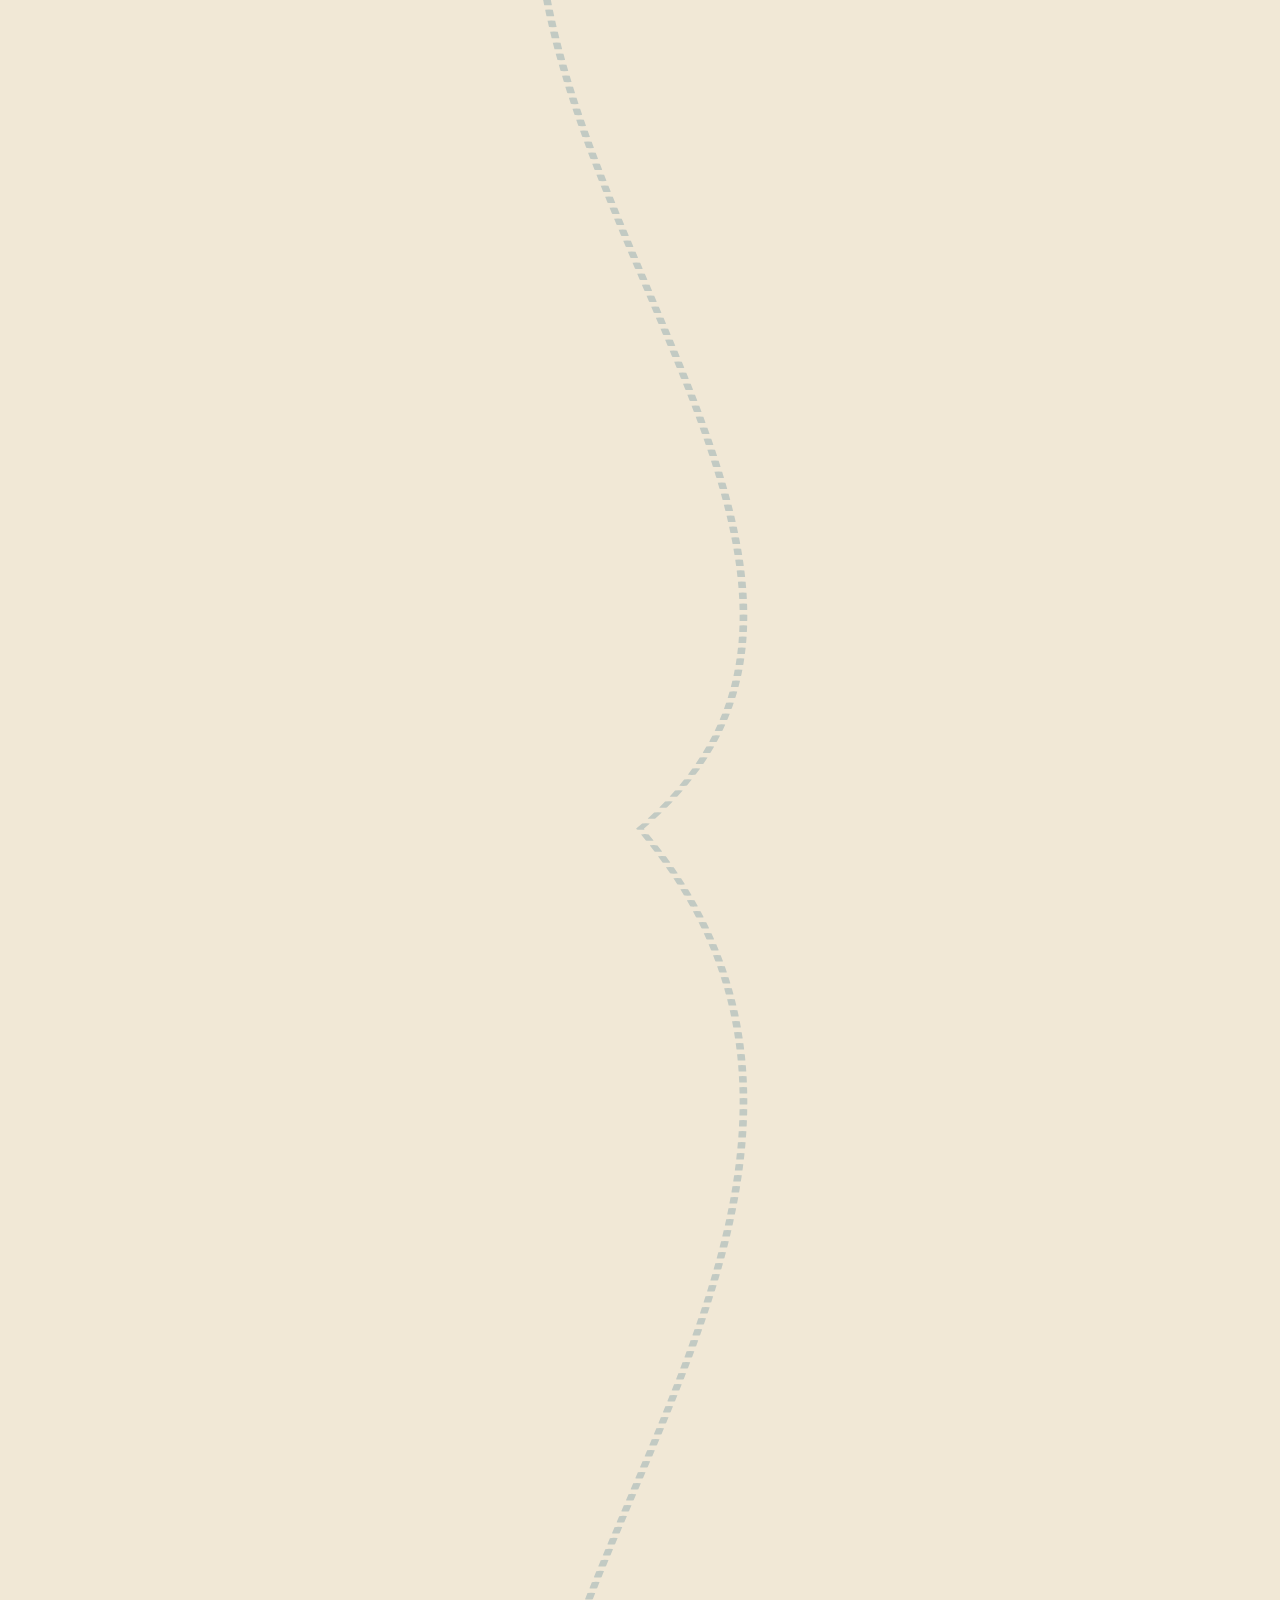
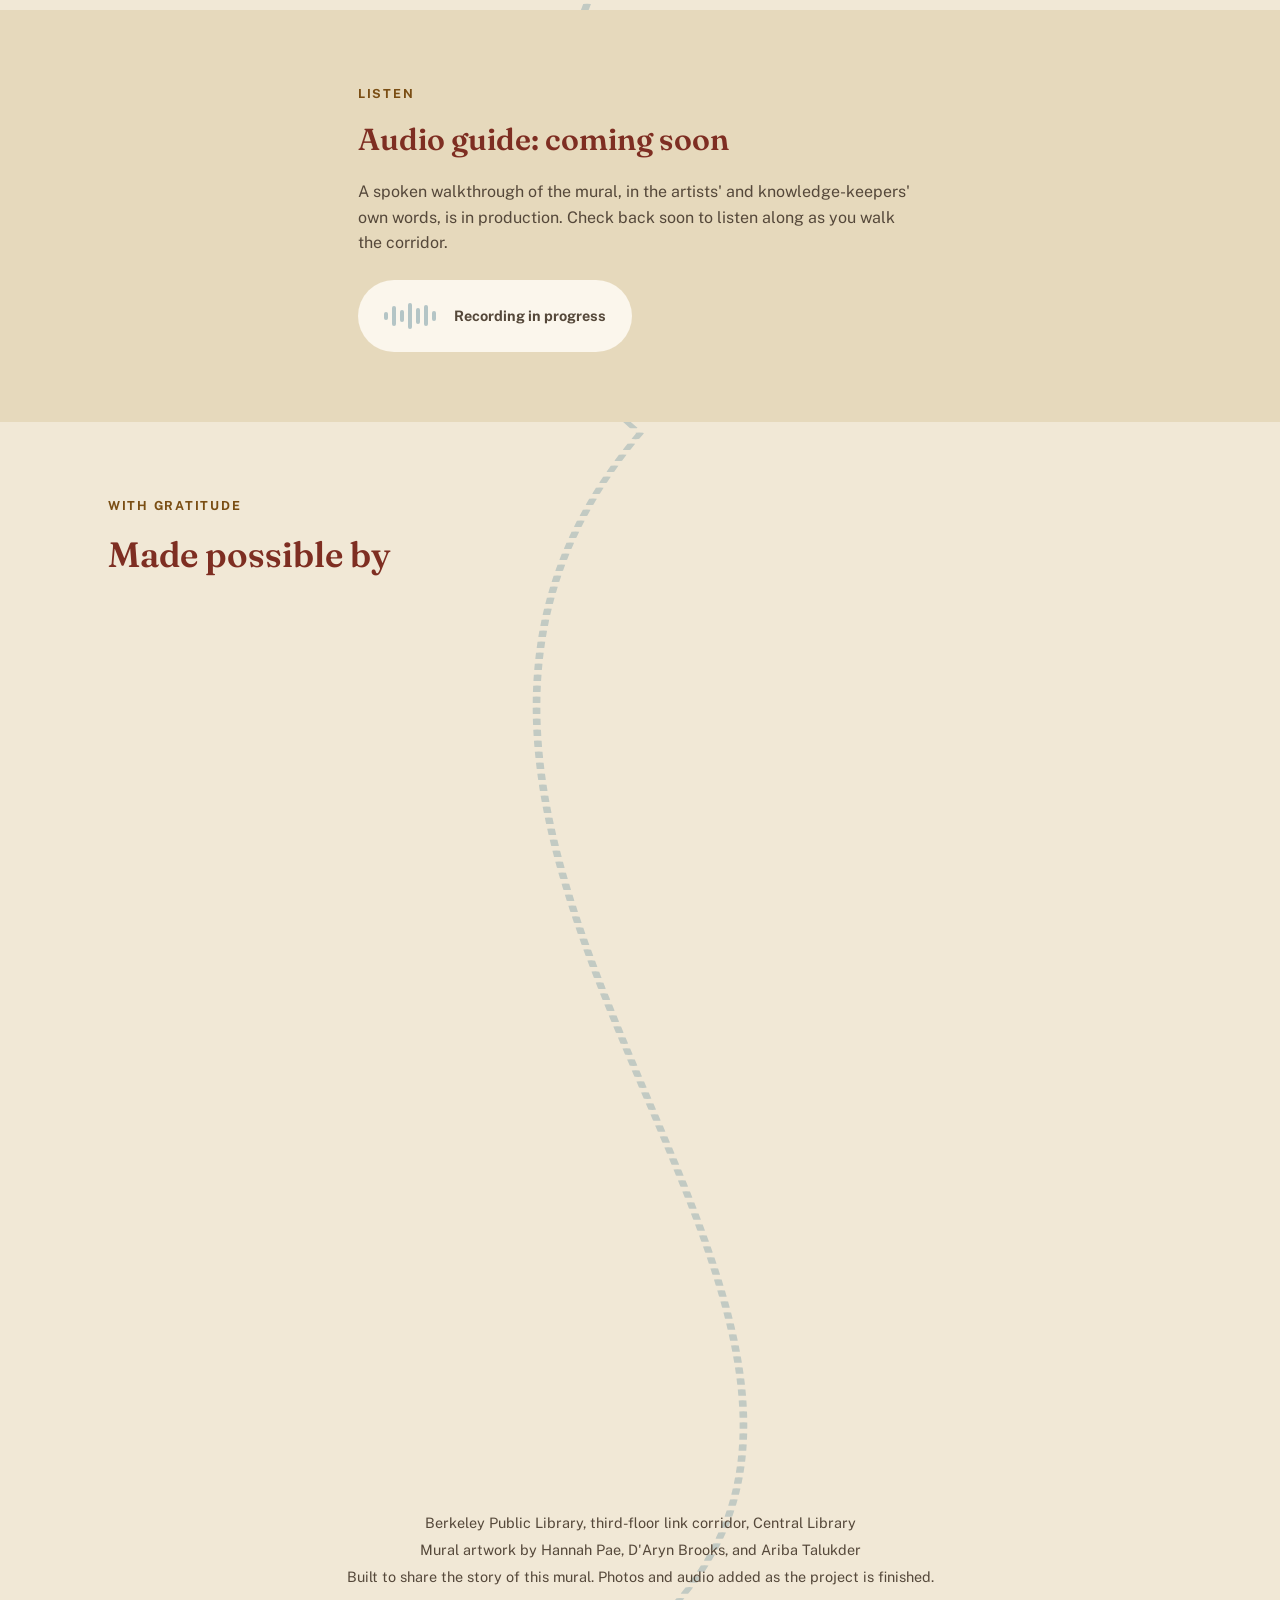
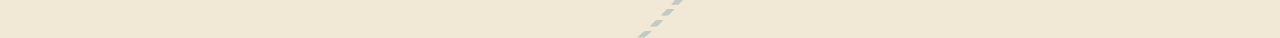
==== commit 0a1e27f8: "another edit for jpg" ====
--- a/index.html
+++ b/index.html
@@ -672,7 +672,7 @@
       </div>
     </div>
     <div class="hero-frame">
-      <img src="images/hero-mural.jpg" alt="The full installed mural: a panoramic, map-like painting of Berkeley's landscapes, wildlife, waterways, and community, framed by a manzanita tree on each end.">
+      <img src="images/hero-mural.JPG" alt="The full installed mural: a panoramic, map-like painting of Berkeley's landscapes, wildlife, waterways, and community, framed by a manzanita tree on each end.">
     </div>
   </section>
 
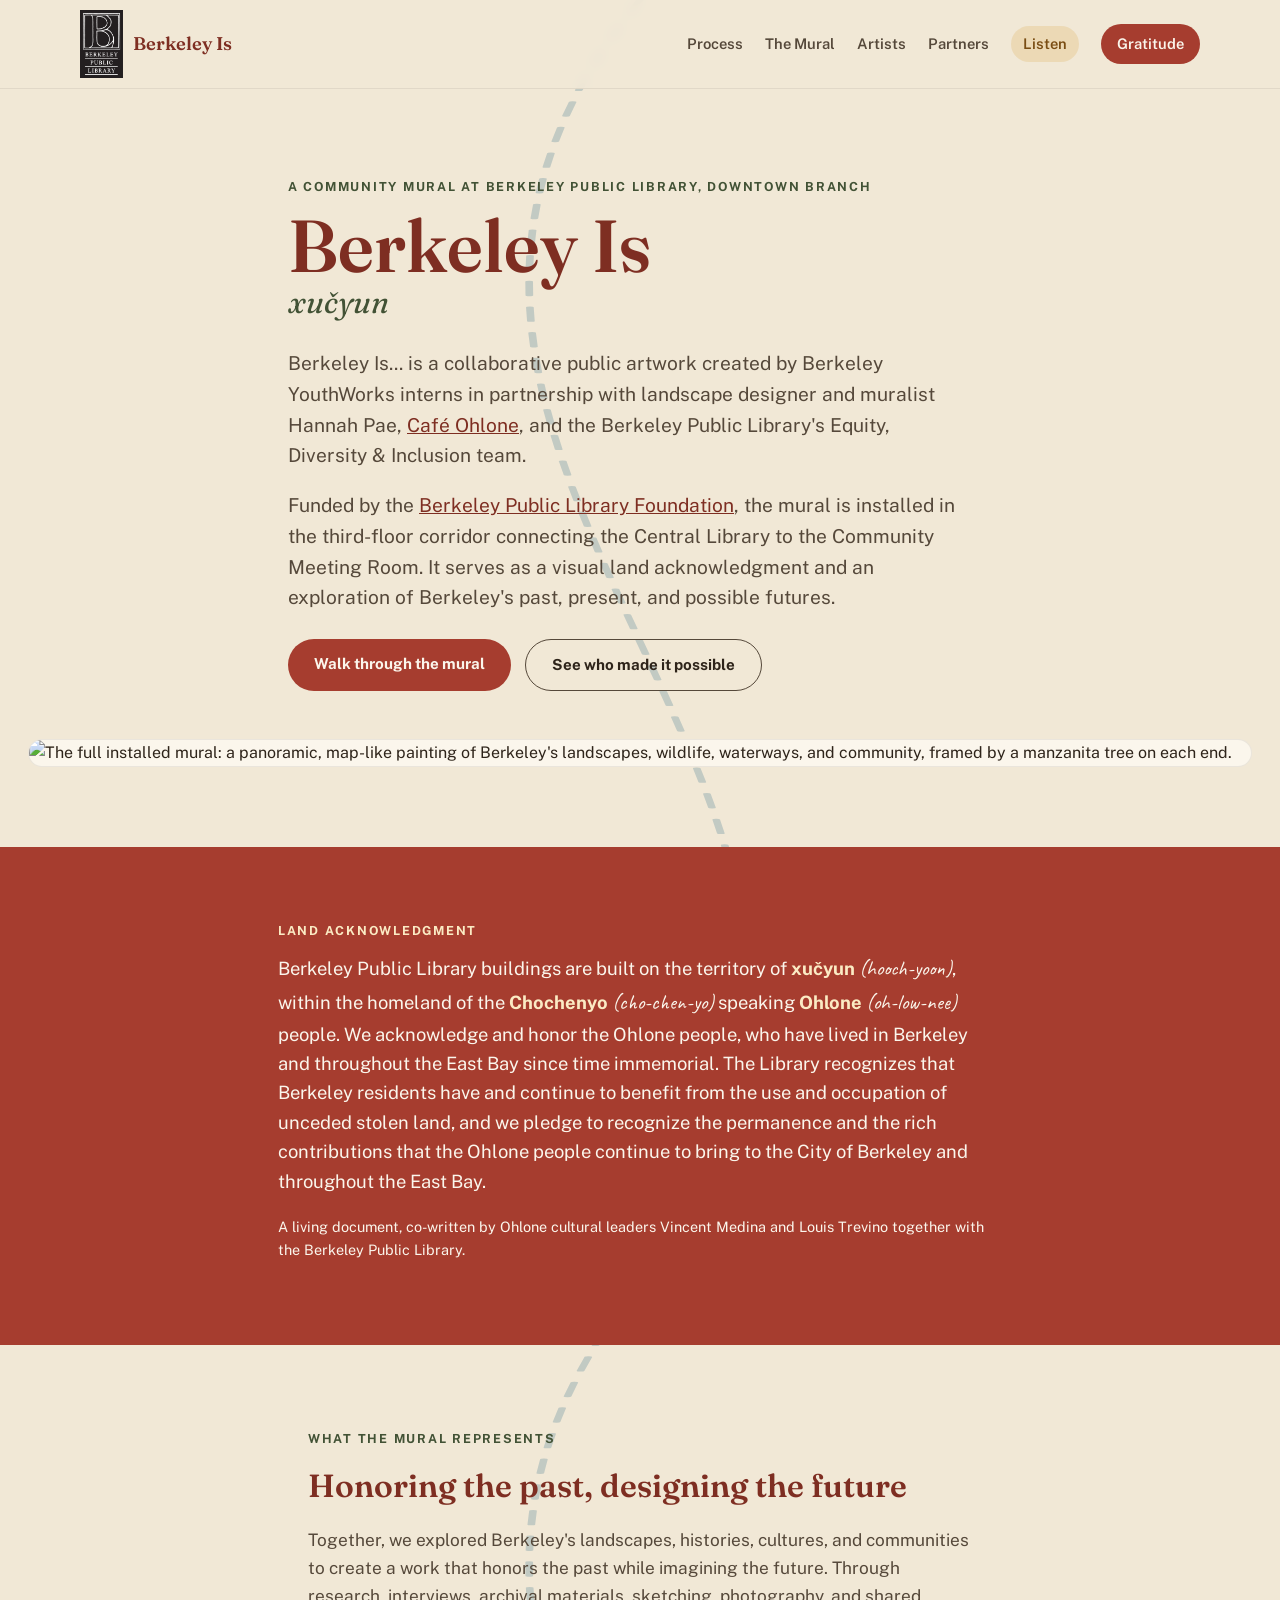
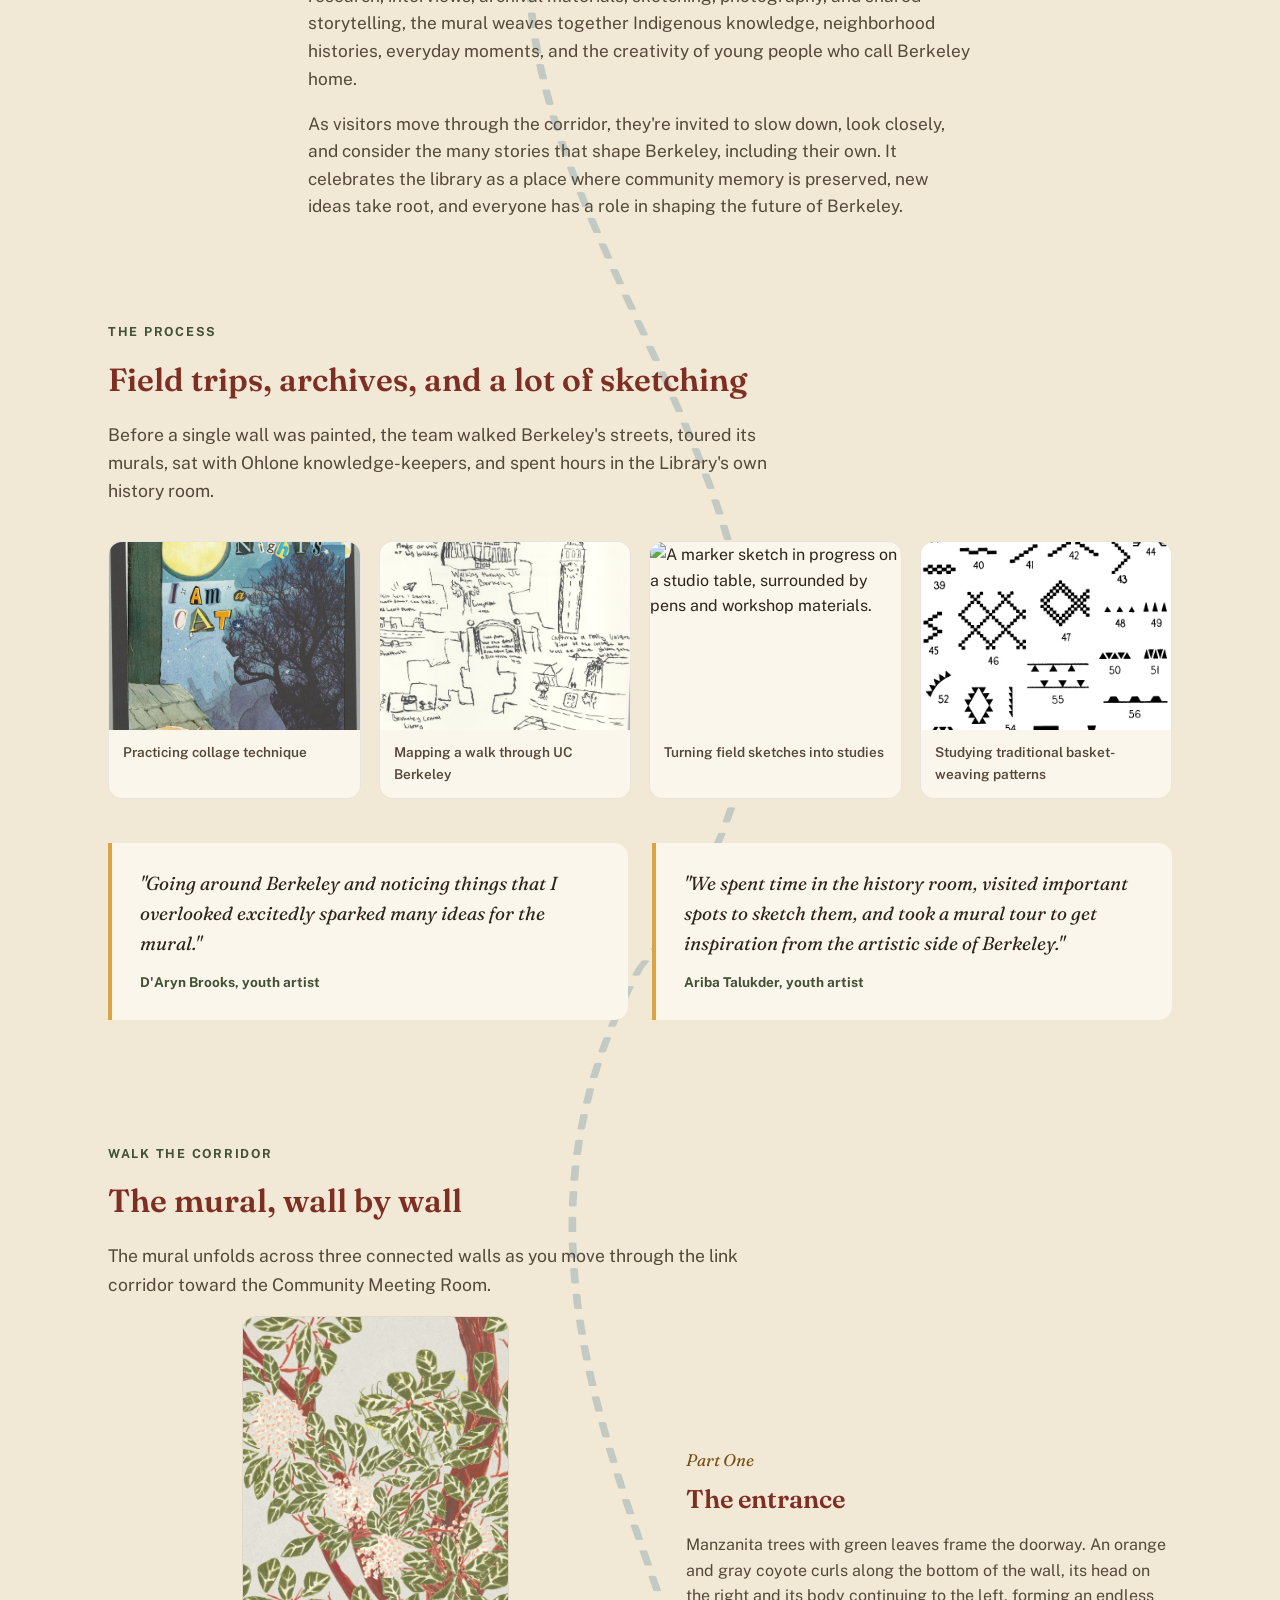
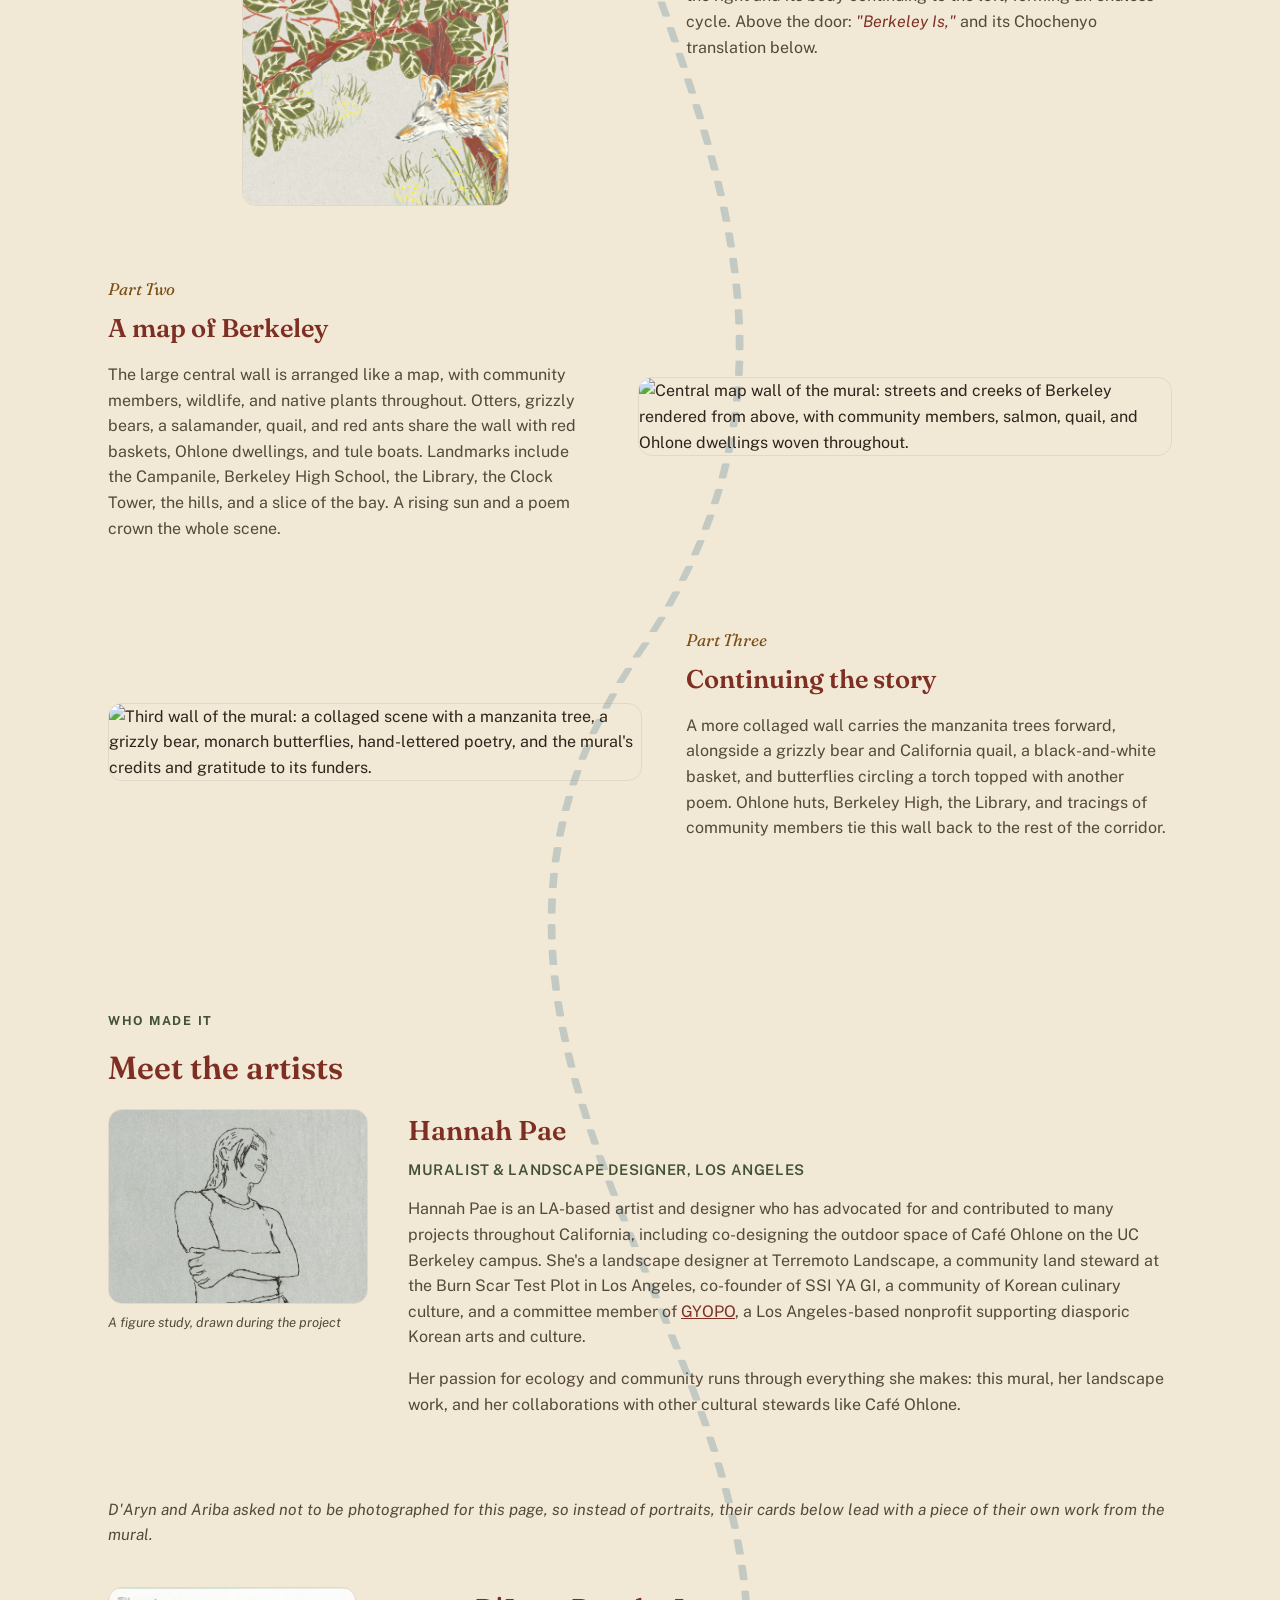
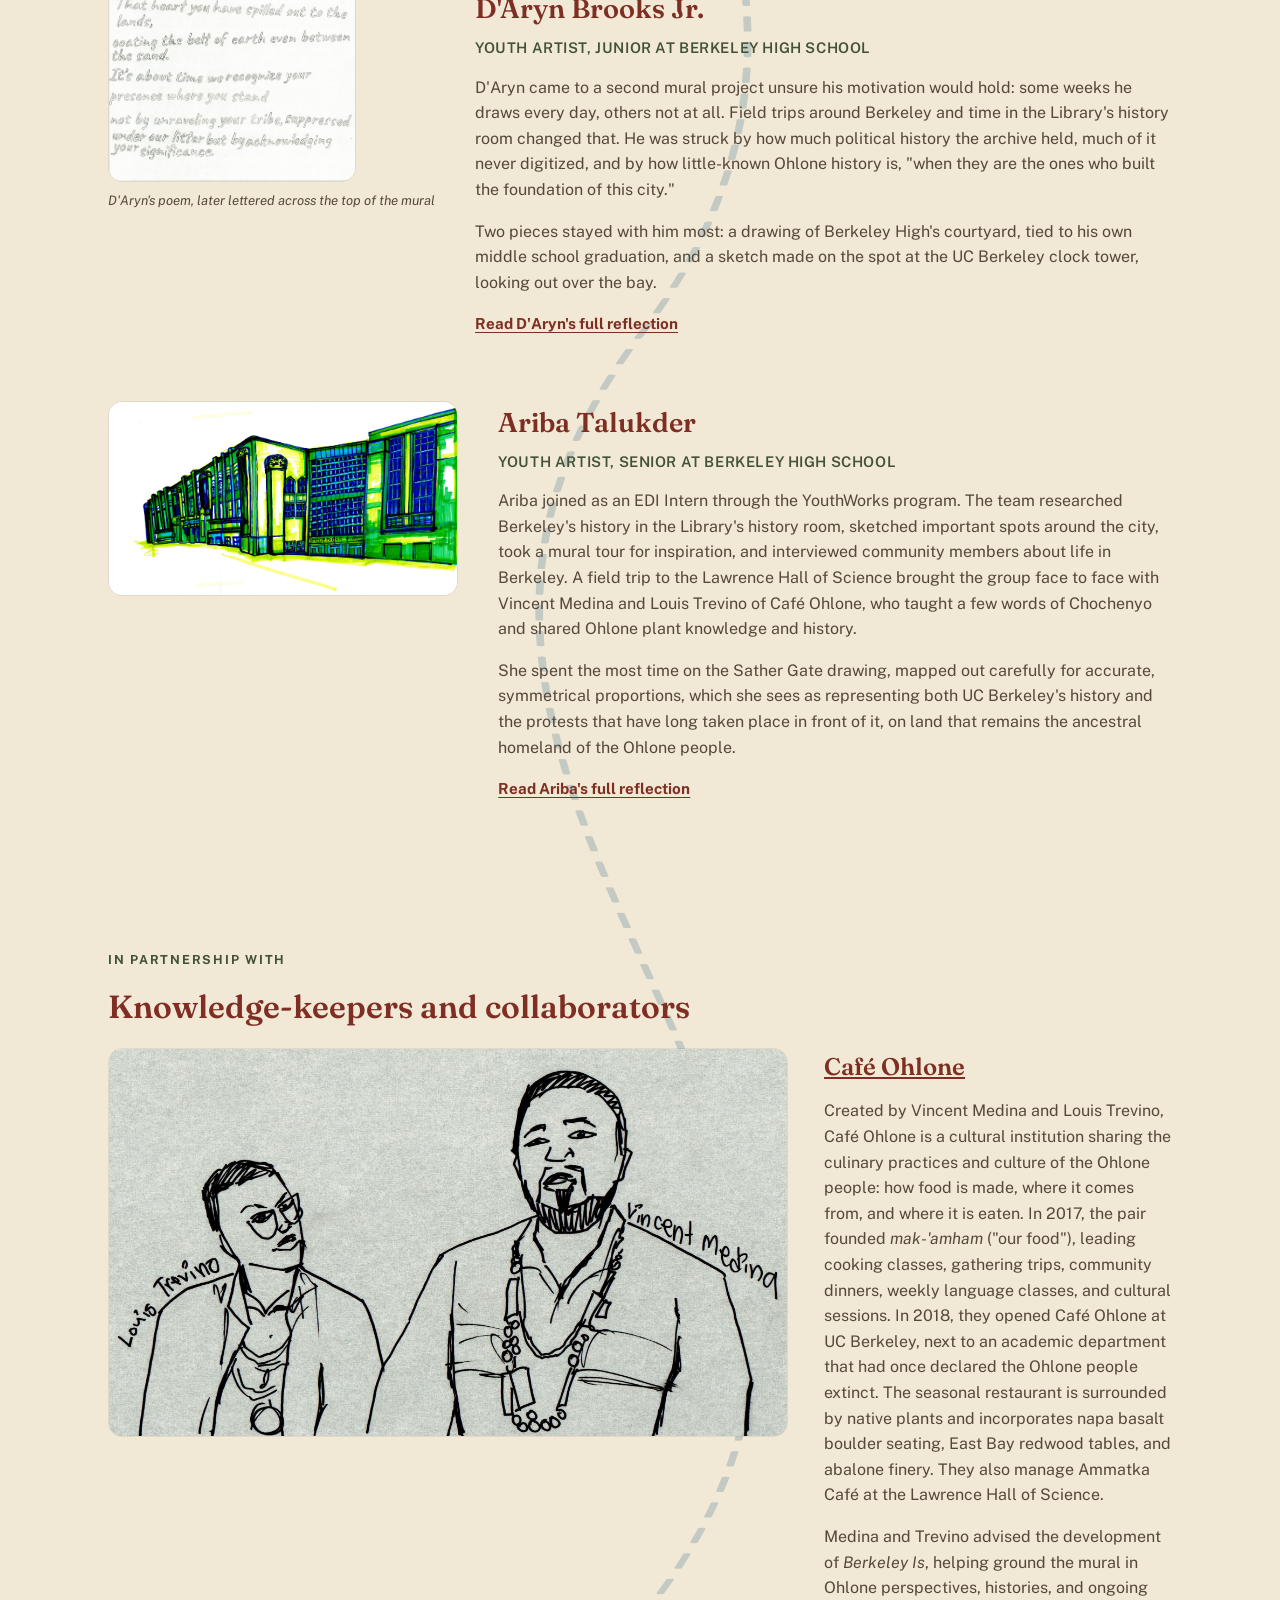
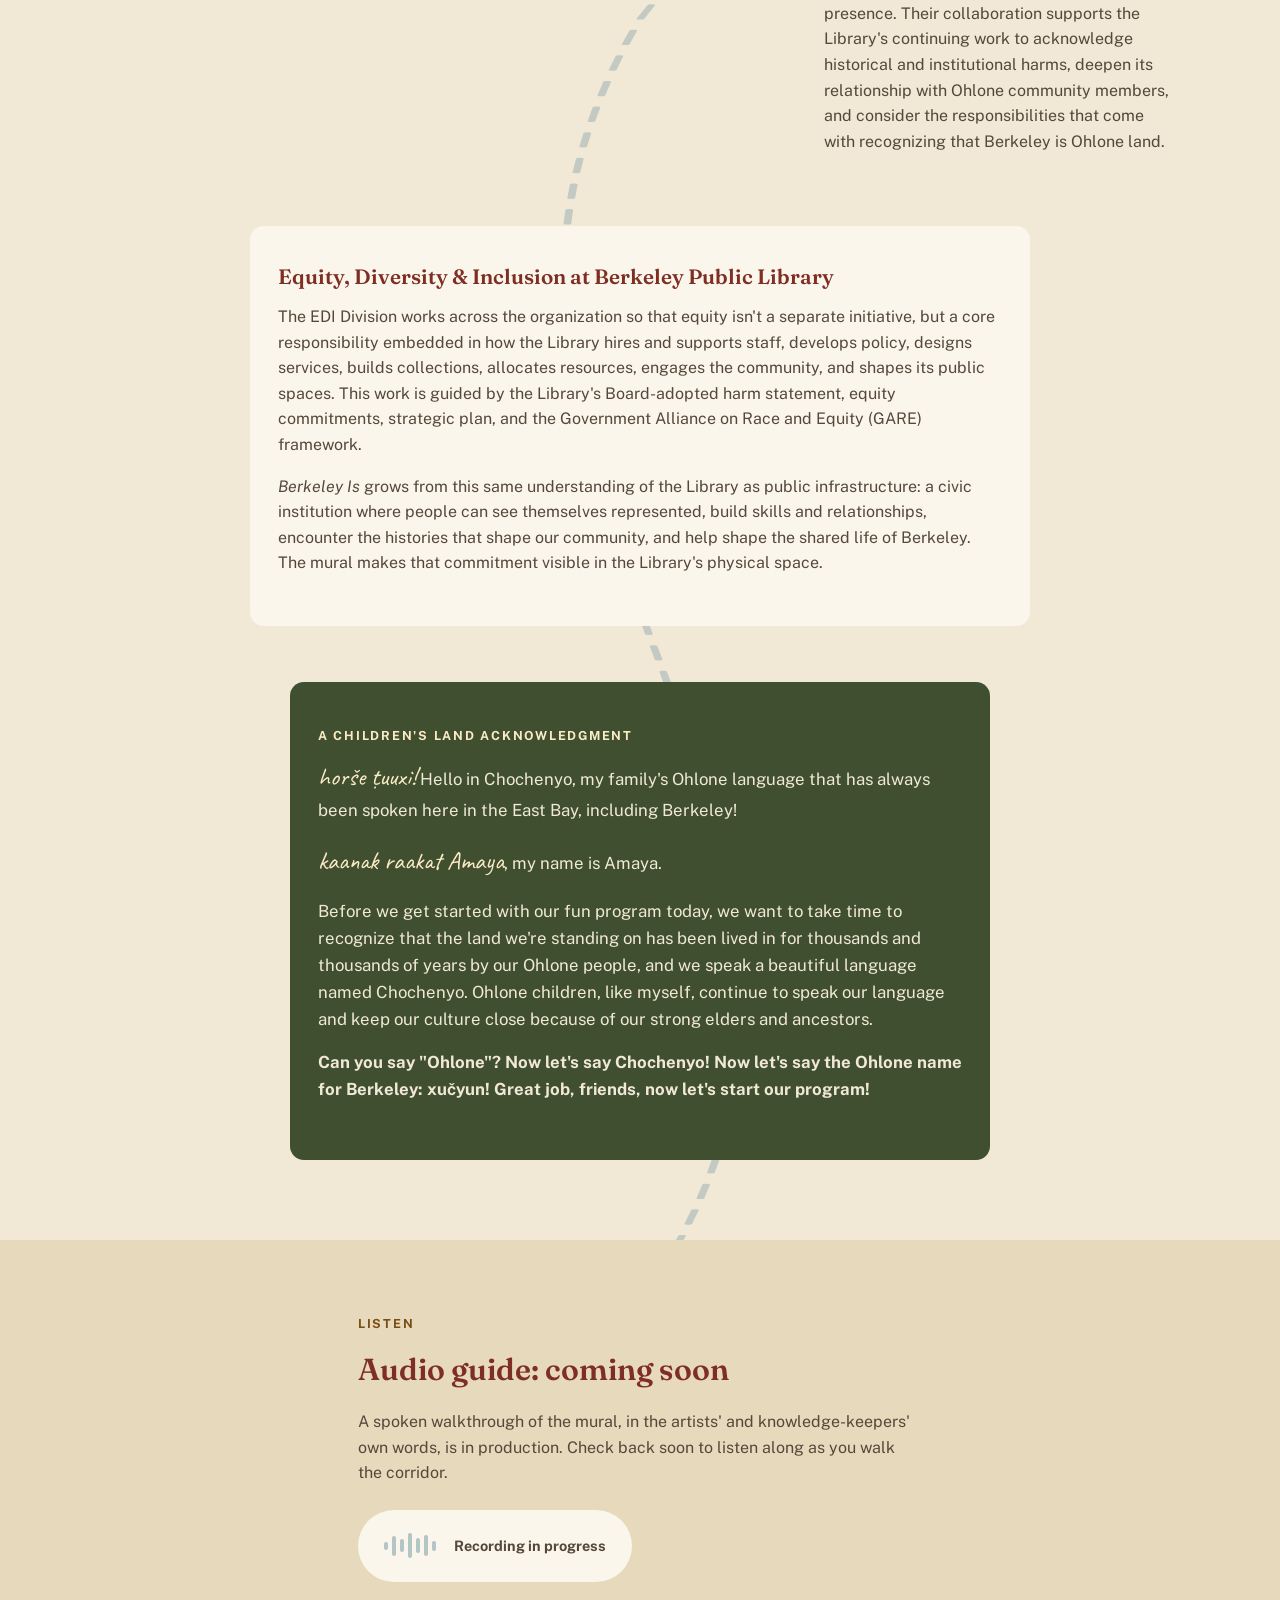
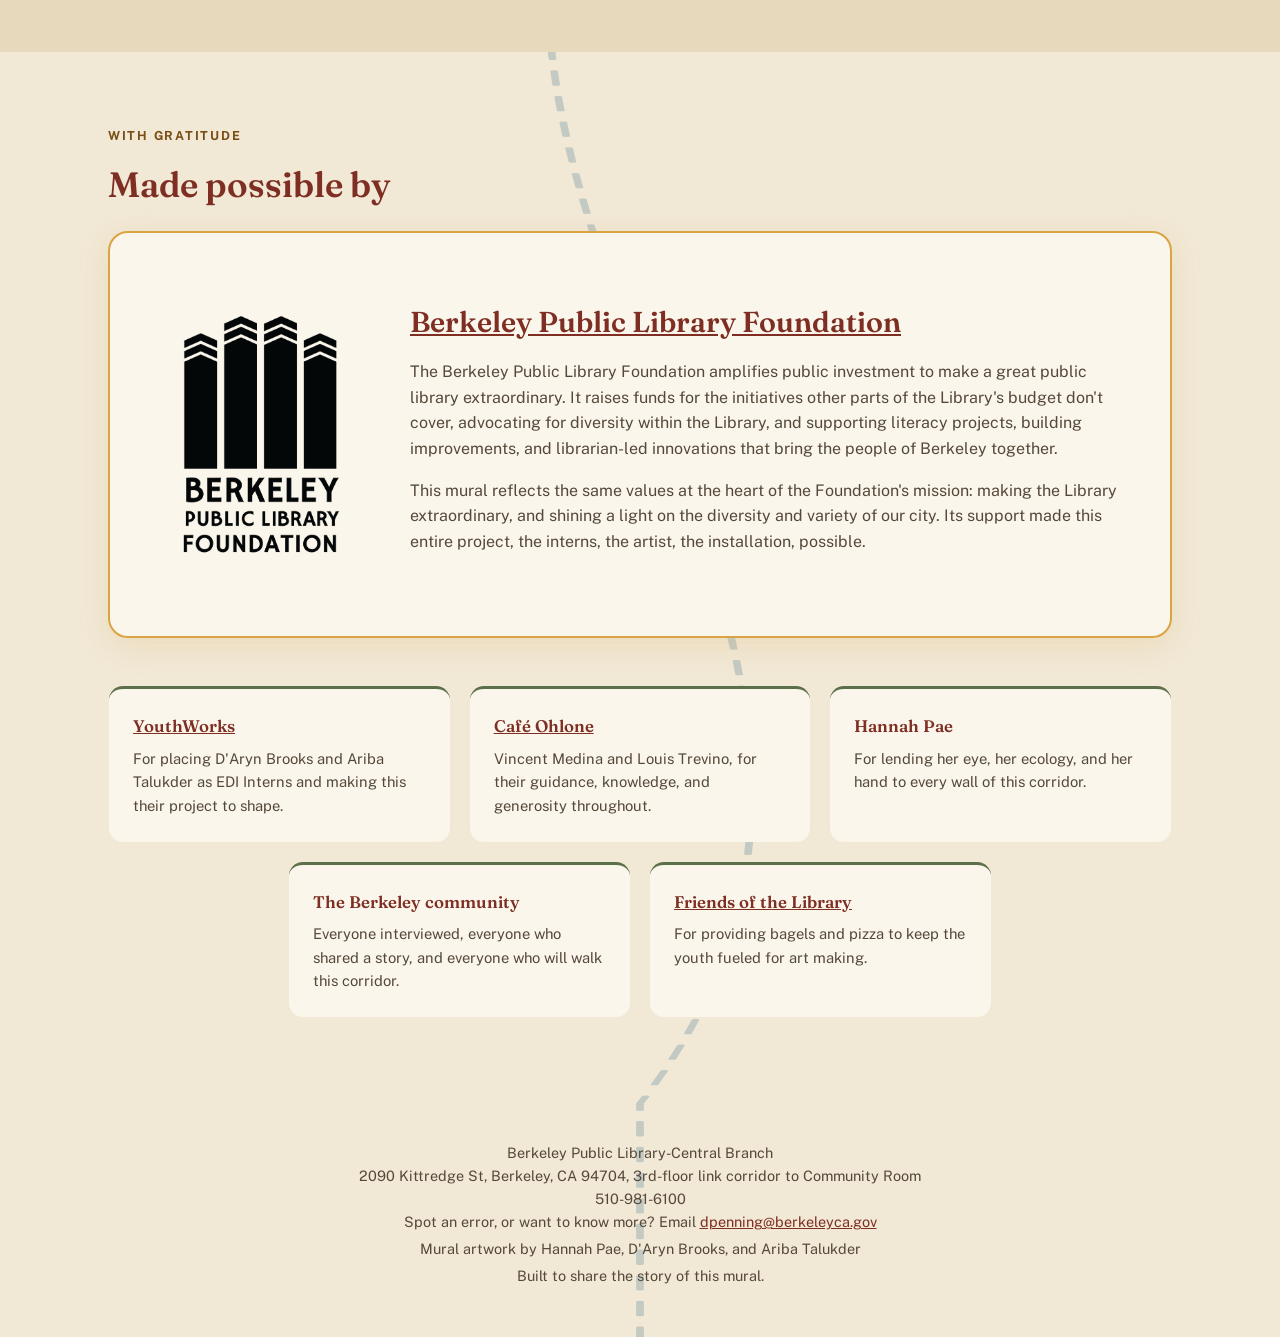
==== commit 1315d7ed: "code change" ====
--- a/index.html
+++ b/index.html
@@ -15,618 +15,28 @@
 <meta property="og:type" content="website">
 <meta property="og:title" content="Berkeley Is: A Community Mural at Berkeley Public Library">
 <meta property="og:description" content="The story of the Berkeley Public Library Community Mural: its process, its artists, and everyone who made it possible.">
-<meta property="og:image" content="images/mural-wall-2.png">
+<meta property="og:image" content="images/mural-wall-2.jpg">
 <meta name="twitter:card" content="summary_large_image">
 <meta name="twitter:title" content="Berkeley Is: A Community Mural at Berkeley Public Library">
 <meta name="twitter:description" content="The story of the Berkeley Public Library Community Mural: its process, its artists, and everyone who made it possible.">
-<meta name="twitter:image" content="images/mural-wall-2.png">
+<meta name="twitter:image" content="images/mural-wall-2.jpg">
 
 <link rel="preconnect" href="https://fonts.googleapis.com">
 <link rel="preconnect" href="https://fonts.gstatic.com" crossorigin>
 <link href="https://fonts.googleapis.com/css2?family=Fraunces:ital,opsz,wght@0,9..144,300;0,9..144,500;0,9..144,600;1,9..144,400;1,9..144,500&family=Public+Sans:wght@400;500;600;700&family=Caveat:wght@500;600&display=swap" rel="stylesheet">
-<style>
-/* ==========================================================================
-   Tokens — palette pulled from the mural itself
-   ========================================================================== */
-:root {
-  --clay:  #A63D2F;   /* manzanita bark — decorative fills, buttons */
-  --clay-dark: #7E2E22; /* headings, links, focus ring — 7.5:1+ on paper */
-  --leaf:  #5B7048;   /* grasses / manzanita leaves — decorative fills, borders */
-  --leaf-text: #425235; /* leaf-family text on light backgrounds — 6.9:1 on paper */
-  --leaf-deep: #3F4F30;  /* dark leaf background (child land acknowledgment) */
-  --leaf-light: #7C9463;
-  --gold:  #D9A441;   /* rising sun — decorative fills, borders, non-text only */
-  --gold-text: #7A4E14;   /* gold-family text on light backgrounds — 5.9:1 on paper */
-  --gold-on-dark: #FBEBC4; /* gold-family text on clay/leaf-deep — 5.3:1+ */
-  --bay:   #6D93A0;   /* quail / bay water */
-  --paper: #F1E8D6;   /* adobe / plaster wall */
-  --paper-deep: #E6D9BC;
-  --panel: #FBF6EC;   /* card surface */
-  --ink:   #2E241A;   /* text */
-  --ink-soft: #55483A;
-
-  --font-display: "Fraunces", "Iowan Old Style", serif;
-  --font-body: "Public Sans", -apple-system, BlinkMacSystemFont, sans-serif;
-  --font-script: "Caveat", cursive;
-
-  --max: 1120px;
-  --radius: 14px;
-}
-
-* { box-sizing: border-box; }
-html { scroll-behavior: smooth; }
-
-@media (prefers-reduced-motion: reduce) {
-  html { scroll-behavior: auto; }
-  * { animation-duration: 0.001ms !important; animation-iteration-count: 1 !important; transition-duration: 0.001ms !important; }
-}
-
-body {
-  margin: 0;
-  font-family: var(--font-body);
-  color: var(--ink);
-  background: var(--paper);
-  line-height: 1.6;
-  position: relative;
-  overflow-x: hidden;
-}
-
-.wrap {
-  max-width: var(--max);
-  margin: 0 auto;
-  padding: 0 28px;
-}
-
-h1, h2, h3, h4 { font-family: var(--font-display); font-weight: 600; margin: 0 0 0.5em; color: var(--clay-dark); }
-p { margin: 0 0 1em; color: var(--ink-soft); }
-
-a { color: var(--clay-dark); }
-
-.eyebrow {
-  display: inline-block;
-  font-family: var(--font-body);
-  font-weight: 700;
-  font-size: 0.78rem;
-  letter-spacing: 0.14em;
-  text-transform: uppercase;
-  color: var(--leaf-text);
-  margin-bottom: 0.9em;
-}
-.eyebrow-light { color: var(--gold-text); }
-/* on dark section backgrounds, swap to the light-on-dark gold variant */
-.acknowledgment .eyebrow-light,
-.child-ack .eyebrow-light { color: var(--gold-on-dark); }
-
-.section-lede { max-width: 60ch; font-size: 1.1rem; }
-
-/* ==========================================================================
-   The creek — signature element, meanders the length of the page
-   ========================================================================== */
-.creek {
-  position: absolute;
-  top: 0;
-  left: 50%;
-  transform: translateX(-50%);
-  width: 100%;
-  height: 100%;
-  max-width: 1400px;
-  z-index: 0;
-  pointer-events: none;
-  opacity: 0.35;
-}
-#creek-path {
-  fill: none;
-  stroke: var(--bay);
-  stroke-width: 0.6;
-  stroke-linecap: round;
-  stroke-dasharray: 6 5;
-}
-
-/* ==========================================================================
-   Header
-   ========================================================================== */
-.site-header {
-  position: sticky;
-  top: 0;
-  z-index: 20;
-  background: rgba(241, 232, 214, 0.9);
-  backdrop-filter: blur(6px);
-  border-bottom: 1px solid rgba(46, 36, 26, 0.08);
-}
-.header-inner { display: flex; align-items: center; justify-content: space-between; min-height: 64px; padding: 10px 0; position: relative; }
-.brand { display: flex; align-items: center; gap: 10px; font-family: var(--font-display); font-weight: 600; font-size: 1.15rem; color: var(--clay-dark); text-decoration: none; }
-.brand-logo { height: 68px; width: auto; display: block; }
-.site-nav { display: flex; gap: 22px; align-items: center; }
-.site-nav a { font-size: 0.92rem; font-weight: 600; text-decoration: none; color: var(--ink-soft); }
-.site-nav a:hover { color: var(--clay-dark); }
-.nav-cta {
-  background: var(--clay);
-  color: var(--panel) !important;
-  padding: 8px 16px;
-  border-radius: 999px;
-}
-.nav-cta:hover { background: var(--clay-dark); color: var(--panel) !important; }
-
-/* Listen gets its own gentle highlight, distinct from the primary Gratitude CTA */
-.nav-highlight {
-  color: var(--gold-text) !important;
-  background: rgba(217, 164, 65, 0.22);
-  padding: 6px 12px;
-  border-radius: 999px;
-}
-.nav-highlight:hover { background: rgba(217, 164, 65, 0.34); }
-
-.nav-toggle {
-  display: none;
-  width: 40px;
-  height: 40px;
-  border: none;
-  background: transparent;
-  border-radius: 8px;
-  cursor: pointer;
-  flex-direction: column;
-  align-items: center;
-  justify-content: center;
-  gap: 5px;
-}
-.nav-toggle:hover { background: rgba(46, 36, 26, 0.06); }
-.nav-toggle-bar {
-  display: block;
-  width: 22px;
-  height: 2.5px;
-  border-radius: 2px;
-  background: var(--ink);
-  transition: transform 0.2s ease, opacity 0.2s ease;
-}
-.nav-toggle[aria-expanded="true"] .nav-toggle-bar:nth-child(1) { transform: translateY(7.5px) rotate(45deg); }
-.nav-toggle[aria-expanded="true"] .nav-toggle-bar:nth-child(2) { opacity: 0; }
-.nav-toggle[aria-expanded="true"] .nav-toggle-bar:nth-child(3) { transform: translateY(-7.5px) rotate(-45deg); }
-
-@media (max-width: 780px) {
-  .nav-toggle { display: flex; }
-  .site-nav {
-    position: absolute;
-    top: calc(100% + 1px);
-    left: 0;
-    right: 0;
-    flex-direction: column;
-    align-items: stretch;
-    gap: 0;
-    background: var(--panel);
-    border-bottom: 1px solid rgba(46, 36, 26, 0.1);
-    box-shadow: 0 12px 24px rgba(46, 36, 26, 0.12);
-    max-height: 0;
-    overflow: hidden;
-    opacity: 0;
-    transition: max-height 0.25s ease, opacity 0.2s ease;
-  }
-  .site-nav.is-open { max-height: 420px; opacity: 1; }
-  .site-nav a {
-    padding: 16px 28px;
-    border-bottom: 1px solid rgba(46, 36, 26, 0.06);
-    border-radius: 0;
-  }
-  .nav-cta, .nav-highlight { background: transparent !important; color: var(--clay-dark) !important; }
-  .nav-highlight { color: var(--gold-text) !important; }
-}
-
-/* ==========================================================================
-   Hero
-   ========================================================================== */
-.hero { position: relative; z-index: 1; padding: 84px 0 40px; }
-.hero-inner { max-width: 760px; }
-.hero-title {
-  font-size: clamp(2.6rem, 6vw, 4.6rem);
-  line-height: 1.02;
-  display: flex;
-  flex-direction: column;
-  gap: 4px;
-  margin-bottom: 0.4em;
-}
-.hero-title-sub {
-  font-style: italic;
-  font-weight: 400;
-  font-size: 0.42em;
-  color: var(--leaf-text);
-}
-.hero-lede { font-size: 1.2rem; max-width: 56ch; }
-.hero-actions { display: flex; gap: 14px; flex-wrap: wrap; margin-top: 1.6em; }
-
-.btn {
-  display: inline-block;
-  padding: 13px 26px;
-  border-radius: 999px;
-  font-weight: 700;
-  font-size: 0.95rem;
-  text-decoration: none;
-  transition: transform 0.15s ease, background 0.15s ease;
-}
-.btn:hover { transform: translateY(-1px); }
-.btn-primary { background: var(--clay); color: var(--panel); }
-.btn-primary:hover { background: var(--clay-dark); color: var(--panel); }
-.btn-ghost { background: transparent; border: 1.5px solid var(--ink-soft); color: var(--ink); }
-
-.hero-frame {
-  margin: 48px 28px 0;
-  border-radius: var(--radius);
-  overflow: hidden;
-  background: var(--panel);
-  border: 1px solid rgba(46,36,26,0.08);
-}
-.hero-frame img { display: block; width: 100%; height: auto; }
-
-/* ==========================================================================
-   Placeholder frames (stand-ins for real photos/logos)
-   ========================================================================== */
-.placeholder-frame {
-  position: relative;
-  border: 2px dashed var(--leaf-light);
-  border-radius: var(--radius);
-  background: repeating-linear-gradient(135deg, rgba(91,112,72,0.06) 0 12px, rgba(91,112,72,0.02) 12px 24px);
-  display: flex;
-  align-items: center;
-  justify-content: center;
-  overflow: hidden;
-}
-.placeholder-frame::after {
-  content: attr(data-caption);
-  position: absolute;
-  bottom: 8px;
-  left: 8px;
-  right: 8px;
-  font-size: 0.68rem;
-  color: var(--ink-soft);
-  background: rgba(251, 246, 236, 0.85);
-  padding: 4px 8px;
-  border-radius: 6px;
-  line-height: 1.3;
-}
-.placeholder-inner {
-  display: flex;
-  flex-direction: column;
-  align-items: center;
-  gap: 8px;
-  color: var(--ink-soft);
-  font-weight: 600;
-  font-size: 0.95rem;
-}
-.placeholder-inner svg { width: 64px; height: auto; opacity: 0.7; }
-
-.placeholder-frame.small { aspect-ratio: 4/3; }
-.funder-logo { width: 220px; flex-shrink: 0; margin: 0; }
-.funder-logo img { display: block; width: 100%; height: auto; }
-
-/* real photo/artwork frames */
-.photo-card { margin: 0; border-radius: var(--radius); overflow: hidden; background: var(--panel); border: 1px solid rgba(46,36,26,0.08); }
-.photo-card .photo-window { aspect-ratio: 4/3; overflow: hidden; }
-.photo-card img { display: block; width: 100%; height: 100%; object-fit: cover; }
-.photo-card figcaption { padding: 12px 14px; font-size: 0.85rem; font-weight: 600; color: var(--ink-soft); }
-
-.wall-image { margin: 0; border-radius: var(--radius); overflow: hidden; border: 1px solid rgba(46,36,26,0.08); }
-.wall-image img { display: block; width: 100%; height: auto; }
-.wall-image.half { width: 50%; margin: 0 auto; }
-
-.artist-photo { width: 260px; flex-shrink: 0; margin: 0; }
-.artist-photo .photo-window { aspect-ratio: 4/3; overflow: hidden; border-radius: var(--radius); border: 1px solid rgba(46,36,26,0.08); }
-.artist-photo img { display: block; width: 100%; height: 100%; object-fit: cover; }
-.artist-photo figcaption { margin-top: 8px; font-size: 0.82rem; font-style: italic; color: var(--ink-soft); }
-figure.placeholder-frame.artist-photo { aspect-ratio: 3/4; }
-
-/* full-image variant: shows the whole piece at Hannah's photo height, uncropped */
-.artist-photo.full-image { width: auto; }
-.artist-photo.full-image .photo-window {
-  aspect-ratio: auto;
-  height: 195px; /* matches Hannah's 260px x 4:3 window */
-  width: auto;
-  overflow: visible;
-  border: none;
-  border-radius: 0;
-}
-.artist-photo.full-image img {
-  width: auto;
-  height: 100%;
-  object-fit: contain;
-  border-radius: var(--radius);
-  border: 1px solid rgba(46,36,26,0.08);
-}
-
-.partner-logo { width: 160px; flex-shrink: 0; margin: 0; }
-.partner-logo img { display: block; width: 100%; height: auto; border-radius: var(--radius); border: 1px solid rgba(46,36,26,0.08); }
-.partner-logo.wide { width: 680px; max-width: 100%; }
-
-.inline-artwork { margin: 0 0 22px; border-radius: var(--radius); overflow: hidden; border: 1px solid rgba(46,36,26,0.08); }
-.inline-artwork img { display: block; width: 100%; height: auto; }
-.inline-artwork figcaption { padding: 10px 14px; font-size: 0.82rem; font-style: italic; color: var(--ink-soft); background: var(--panel); }
-
-/* ==========================================================================
-   Land acknowledgment band
-   ========================================================================== */
-.acknowledgment {
-  position: relative; z-index: 1;
-  background: var(--clay);
-  color: var(--panel);
-  padding: 70px 0;
-  margin-top: 40px;
-}
-.ack-inner { max-width: 780px; }
-.ack-text { color: var(--panel); font-size: 1.15rem; }
-.ack-text strong { color: var(--gold-on-dark); }
-.say { font-family: var(--font-script); font-size: 1.15em; color: var(--panel); }
-.ack-credit { font-size: 0.9rem; color: var(--panel); }
-
-/* ==========================================================================
-   About
-   ========================================================================== */
-.about { position: relative; z-index: 1; padding: 80px 0 40px; }
-.about-inner { max-width: 720px; }
-.about-inner h2 { font-size: 2rem; }
-.about-inner p { font-size: 1.08rem; }
-
-/* ==========================================================================
-   Process
-   ========================================================================== */
-.process { position: relative; z-index: 1; padding: 40px 0 80px; }
-.process h2 { font-size: 2rem; }
-.process-gallery {
-  display: grid;
-  grid-template-columns: repeat(4, 1fr);
-  gap: 18px;
-  margin: 36px 0 44px;
-}
-@media (max-width: 1000px) { .process-gallery { grid-template-columns: 1fr 1fr; } }
-@media (max-width: 560px) { .process-gallery { grid-template-columns: 1fr; } }
-
-.pull-quotes { display: grid; grid-template-columns: 1fr 1fr; gap: 24px; }
-@media (max-width: 800px) { .pull-quotes { grid-template-columns: 1fr; } }
-.pull-quote {
-  margin: 0;
-  padding: 26px 28px;
-  background: var(--panel);
-  border-left: 4px solid var(--gold);
-  border-radius: 0 var(--radius) var(--radius) 0;
-}
-.pull-quote p { font-family: var(--font-display); font-style: italic; font-size: 1.18rem; color: var(--ink); margin-bottom: 0.5em; }
-.pull-quote cite { font-style: normal; font-size: 0.85rem; font-weight: 700; color: var(--leaf-text); }
-
-/* ==========================================================================
-   Walls
-   ========================================================================== */
-.walls { position: relative; z-index: 1; padding: 40px 0 20px; }
-.walls > .wrap:first-child h2 { font-size: 2rem; }
-
-.wall-panel {
-  max-width: var(--max);
-  margin: 0 auto 70px;
-  padding: 0 28px;
-  display: grid;
-  grid-template-columns: 1.1fr 1fr;
-  gap: 44px;
-  align-items: center;
-}
-.wall-panel.reverse { direction: rtl; }
-.wall-panel.reverse > * { direction: ltr; }
-@media (max-width: 860px) {
-  .wall-panel, .wall-panel.reverse { grid-template-columns: 1fr; direction: ltr; }
-}
-
-.wall-number {
-  display: inline-block;
-  font-family: var(--font-display);
-  font-style: italic;
-  font-size: 1.05rem;
-  color: var(--gold-text);
-  margin-bottom: 0.3em;
-}
-.wall-copy h3 { font-size: 1.6rem; }
-.wall-copy em { color: var(--clay-dark); font-style: italic; }
-
-/* ==========================================================================
-   Artists
-   ========================================================================== */
-.artists { position: relative; z-index: 1; padding: 60px 0 20px; }
-.artists > .wrap:first-child h2 { font-size: 2rem; }
-
-.artist-card {
-  max-width: var(--max);
-  margin: 0 auto 64px;
-  padding: 0 28px;
-  display: grid;
-  grid-template-columns: auto 1fr;
-  gap: 40px;
-}
-.artist-card.reverse { direction: rtl; }
-.artist-card.reverse > * { direction: ltr; }
-@media (max-width: 780px) {
-  .artist-card, .artist-card.reverse { grid-template-columns: 1fr; direction: ltr; }
-  .artist-photo { width: 100%; }
-}
-
-.artist-role { font-weight: 600; color: var(--leaf-text); font-size: 0.92rem; text-transform: uppercase; letter-spacing: 0.04em; }
-.artist-copy h3 { font-size: 1.7rem; margin-bottom: 0.2em; }
-
-.artist-note {
-  max-width: var(--max);
-  margin: 0 auto 40px;
-  padding: 0 28px;
-  font-style: italic;
-  color: var(--ink-soft);
-  font-size: 0.98rem;
-}
-
-.btn-text {
-  background: none;
-  border: none;
-  padding: 0;
-  color: var(--clay-dark);
-  font-family: var(--font-body);
-  font-weight: 700;
-  font-size: 0.95rem;
-  cursor: pointer;
-  text-decoration: underline;
-  text-underline-offset: 3px;
-}
-.btn-text:hover { color: var(--clay); }
-.expand { margin-top: 18px; padding-top: 18px; border-top: 1px solid rgba(46,36,26,0.12); }
-.expand[hidden] { display: none; }
-
-/* ==========================================================================
-   Partners / EDI / children's acknowledgment
-   ========================================================================== */
-.partners { position: relative; z-index: 1; padding: 60px 0 20px; }
-.partners > .wrap:first-child h2 { font-size: 2rem; }
-
-.partner-card {
-  max-width: var(--max);
-  margin: 0 auto 56px;
-  padding: 0 28px;
-  display: grid;
-  grid-template-columns: auto 1fr;
-  gap: 36px;
-  align-items: start;
-}
-@media (max-width: 700px) {
-  .partner-card { grid-template-columns: 1fr; }
-  .partner-logo { width: 120px; }
-  .partner-logo.wide { width: 100%; max-width: 420px; }
-}
-.partner-copy h3 { font-size: 1.5rem; }
-
-.edi-block {
-  max-width: 780px;
-  margin: 0 auto 56px;
-  padding: 34px 28px;
-  background: var(--panel);
-  border-radius: var(--radius);
-}
-.edi-block h3 { font-size: 1.3rem; }
-
-.child-ack {
-  max-width: 700px;
-  margin: 0 auto 20px;
-  padding: 40px 28px;
-  background: var(--leaf-deep);
-  border-radius: var(--radius);
-  color: var(--paper);
-}
-.child-line { color: var(--paper); font-size: 1.05rem; }
-.child-call { font-weight: 700; }
-.script { font-family: var(--font-script); font-size: 1.5em; color: var(--gold-on-dark); }
-
-/* ==========================================================================
-   Listen (audio)
-   ========================================================================== */
-.listen { position: relative; z-index: 1; background: var(--paper-deep); padding: 70px 0; margin-top: 40px; }
-.listen-inner { max-width: 620px; }
-.listen h2 { font-size: 1.9rem; }
-
-.audio-placeholder {
-  margin-top: 24px;
-  padding: 22px 26px;
-  background: var(--panel);
-  border-radius: 999px;
-  display: flex;
-  align-items: center;
-  gap: 18px;
-  width: fit-content;
-}
-.audio-bar { display: flex; align-items: center; gap: 4px; height: 28px; }
-.audio-bar span {
-  width: 4px;
-  border-radius: 2px;
-  background: var(--bay);
-  animation: wave 1.4s ease-in-out infinite;
-  opacity: 0.5;
-}
-.audio-bar span:nth-child(1) { height: 30%; animation-delay: 0s; }
-.audio-bar span:nth-child(2) { height: 70%; animation-delay: 0.1s; }
-.audio-bar span:nth-child(3) { height: 45%; animation-delay: 0.2s; }
-.audio-bar span:nth-child(4) { height: 90%; animation-delay: 0.3s; }
-.audio-bar span:nth-child(5) { height: 55%; animation-delay: 0.4s; }
-.audio-bar span:nth-child(6) { height: 75%; animation-delay: 0.5s; }
-.audio-bar span:nth-child(7) { height: 35%; animation-delay: 0.6s; }
-@keyframes wave { 0%, 100% { transform: scaleY(0.6); opacity: 0.4; } 50% { transform: scaleY(1); opacity: 0.9; } }
-.audio-label { font-weight: 700; font-size: 0.9rem; color: var(--ink-soft); }
-
-/* ==========================================================================
-   Gratitude
-   ========================================================================== */
-.gratitude { position: relative; z-index: 1; padding: 70px 0 90px; }
-.gratitude > .wrap:first-child h2 { font-size: 2.2rem; }
-
-.funder-primary {
-  display: grid;
-  grid-template-columns: 220px 1fr;
-  gap: 40px;
-  align-items: center;
-  padding: 40px;
-  background: var(--panel);
-  border: 2px solid var(--gold);
-  border-radius: 20px;
-  box-shadow: 0 8px 30px rgba(217, 164, 65, 0.18);
-  margin-bottom: 48px;
-}
-@media (max-width: 700px) { .funder-primary { grid-template-columns: 1fr; } .funder-logo { width: 140px; } }
-.funder-tag {
-  display: inline-block;
-  font-size: 0.75rem;
-  font-weight: 700;
-  letter-spacing: 0.1em;
-  text-transform: uppercase;
-  color: var(--clay-dark);
-  background: rgba(217, 164, 65, 0.22);
-  padding: 5px 12px;
-  border-radius: 999px;
-  margin-bottom: 10px;
-}
-.funder-copy h3 { font-size: 1.8rem; }
-
-.thanks-grid {
-  display: flex;
-  flex-wrap: wrap;
-  justify-content: center;
-  gap: 20px;
-}
-.thanks-card {
-  padding: 24px;
-  background: var(--panel);
-  border-radius: var(--radius);
-  border-top: 3px solid var(--leaf);
-  flex: 0 1 calc(33.333% - 14px);
-  min-width: 220px;
-}
-@media (max-width: 900px) { .thanks-card { flex-basis: calc(50% - 10px); } }
-@media (max-width: 560px) { .thanks-card { flex-basis: 100%; } }
-.thanks-card h4 { font-size: 1.05rem; margin-bottom: 0.4em; }
-.thanks-card p { font-size: 0.92rem; margin: 0; }
-
-/* ==========================================================================
-   Footer
-   ========================================================================== */
-.site-footer { position: relative; z-index: 1; padding: 34px 0 50px; text-align: center; }
-.footer-inner p { margin: 0; font-size: 0.9rem; }
-.footer-credit { color: var(--ink-soft); font-size: 0.9rem; margin-top: 4px !important; }
-.footer-sub { color: var(--ink-soft); margin-top: 4px !important; }
-
-/* ==========================================================================
-   Scroll reveal
-   ========================================================================== */
-.reveal { opacity: 0; transform: translateY(18px); transition: opacity 0.6s ease, transform 0.6s ease; }
-.reveal.is-visible { opacity: 1; transform: translateY(0); }
-
-/* focus visibility */
-a:focus-visible, button:focus-visible {
-  outline: 3px solid var(--clay-dark);
-  outline-offset: 2px;
-}
-
-</style>
+<link rel="stylesheet" href="styles.css">
+
+<!-- Analytics: privacy-friendly, no cookies, no personal data collected.
+     Sign up free at https://www.goatcounter.com, then replace YOURCODE below
+     with the site code GoatCounter gives you (see README for full steps). -->
+<script data-goatcounter="https://YOURCODE.goatcounter.com/count" async src="//gc.zgo.at/count.js"></script>
 </head>
 <body>
 
 <!-- the creek: a single meandering line that runs the length of the page,
      standing in for Strawberry Creek and for the corridor visitors walk through -->
-<svg class="creek" id="creek" viewBox="0 0 100 4000" preserveAspectRatio="none" aria-hidden="true">
-  <path id="creek-path" d="M 50 0 C 20 200 80 350 50 550 C 20 750 80 900 50 1100
+<svg class="creek" id="creek" width="1" height="1" viewBox="0 0 100 4000" preserveAspectRatio="none" aria-hidden="true">
+  <path id="creek-path" fill="none" stroke="#6D93A0" stroke-width="0.6" d="M 50 0 C 20 200 80 350 50 550 C 20 750 80 900 50 1100
     C 30 1300 75 1450 50 1650 C 25 1850 78 2000 50 2200
     C 22 2400 80 2550 50 2750 C 28 2950 76 3100 50 3300
     C 24 3500 79 3700 50 3900 L 50 4000" />
@@ -661,18 +71,21 @@
     <div class="wrap hero-inner">
       <p class="eyebrow">A community mural at Berkeley Public Library, downtown branch</p>
       <h1 class="hero-title">Berkeley Is<span class="hero-title-sub">xučyun</span></h1>
-      <p class="hero-lede">A collaborative public artwork by Berkeley Youth Works artists, landscape
-        designer and muralist Hannah Pae, <a href="https://www.makamham.com/cafeohlone" target="_blank" rel="noopener">Café Ohlone</a>, and the Library's Equity, Diversity &amp;
-        Inclusion team. Funded by the <a href="https://bplf.org/" target="_blank" rel="noopener">Berkeley
-        Public Library Foundation</a>, it is installed in the third-floor corridor between the downtown
-        Central Library building and the Community Meeting Room.</p>
+      <p class="hero-lede">Berkeley Is... is a collaborative public artwork created by Berkeley
+        YouthWorks interns in partnership with landscape designer and muralist Hannah Pae,
+        <a href="https://www.makamham.com/cafeohlone" target="_blank" rel="noopener">Café Ohlone</a>,
+        and the Berkeley Public Library's Equity, Diversity &amp; Inclusion team.</p>
+      <p class="hero-lede">Funded by the <a href="https://bplf.org/" target="_blank" rel="noopener">Berkeley
+        Public Library Foundation</a>, the mural is installed in the third-floor corridor connecting the
+        Central Library to the Community Meeting Room. It serves as a visual land acknowledgment and an
+        exploration of Berkeley's past, present, and possible futures.</p>
       <div class="hero-actions">
         <a href="#walls" class="btn btn-primary">Walk through the mural</a>
         <a href="#gratitude" class="btn btn-ghost">See who made it possible</a>
       </div>
     </div>
     <div class="hero-frame">
-      <img src="images/hero-mural.JPG" alt="The full installed mural: a panoramic, map-like painting of Berkeley's landscapes, wildlife, waterways, and community, framed by a manzanita tree on each end.">
+      <img src="images/hero-mural.jpg" alt="The full installed mural: a panoramic, map-like painting of Berkeley's landscapes, wildlife, waterways, and community, framed by a manzanita tree on each end.">
     </div>
   </section>
 
@@ -722,25 +135,25 @@
       <div class="process-gallery">
         <figure class="photo-card">
           <div class="photo-window">
-            <img src="images/process-1.jpg" alt="A student collage exercise combining a watercolor night sky, a sleeping cat, and cut-out lettering reading 'I am a cat some nights.'">
+            <img loading="lazy" src="images/process-1.jpg" alt="A student collage exercise combining a watercolor night sky, a sleeping cat, and cut-out lettering reading 'I am a cat some nights.'">
           </div>
           <figcaption>Practicing collage technique</figcaption>
         </figure>
         <figure class="photo-card">
           <div class="photo-window">
-            <img src="images/process-2.jpg" alt="Field notes and sketches from a walk through UC Berkeley, marking Sather Tower, Shattuck Avenue, and the route back to the Central Library.">
+            <img loading="lazy" src="images/process-2.jpg" alt="Field notes and sketches from a walk through UC Berkeley, marking Sather Tower, Shattuck Avenue, and the route back to the Central Library.">
           </div>
           <figcaption>Mapping a walk through UC Berkeley</figcaption>
         </figure>
         <figure class="photo-card">
           <div class="photo-window">
-            <img src="images/process-3.jpeg" alt="A marker sketch in progress on a studio table, surrounded by pens and workshop materials.">
+            <img loading="lazy" src="images/process-3.jpg" alt="A marker sketch in progress on a studio table, surrounded by pens and workshop materials.">
           </div>
           <figcaption>Turning field sketches into studies</figcaption>
         </figure>
         <figure class="photo-card">
           <div class="photo-window">
-            <img src="images/basket-patterns.jpg" alt="A reference chart of traditional woven basket patterns, numbered for study.">
+            <img loading="lazy" src="images/basket-patterns.jpg" alt="A reference chart of traditional woven basket patterns, numbered for study.">
           </div>
           <figcaption>Studying traditional basket-weaving patterns</figcaption>
         </figure>
@@ -772,7 +185,7 @@
 
     <article class="wall-panel">
       <div class="wall-image half">
-        <img src="images/mural-wall-1.jpg" alt="Entrance wall of the mural: a manzanita tree in bloom, its red bark and green leaves filling the frame, with an orange and gray coyote curled beneath it.">
+        <img loading="lazy" src="images/mural-wall-1.jpg" alt="Entrance wall of the mural: a manzanita tree in bloom, its red bark and green leaves filling the frame, with an orange and gray coyote curled beneath it.">
       </div>
       <div class="wall-copy">
         <span class="wall-number">Part One</span>
@@ -785,7 +198,7 @@
 
     <article class="wall-panel reverse">
       <div class="wall-image">
-        <img src="images/mural-wall-2.png" alt="Central map wall of the mural: streets and creeks of Berkeley rendered from above, with community members, salmon, quail, and Ohlone dwellings woven throughout.">
+        <img loading="lazy" src="images/mural-wall-2.jpg" alt="Central map wall of the mural: streets and creeks of Berkeley rendered from above, with community members, salmon, quail, and Ohlone dwellings woven throughout.">
       </div>
       <div class="wall-copy">
         <span class="wall-number">Part Two</span>
@@ -800,7 +213,7 @@
 
     <article class="wall-panel">
       <div class="wall-image">
-        <img src="images/mural-wall-3.png" alt="Third wall of the mural: a collaged scene with a manzanita tree, a grizzly bear, monarch butterflies, hand-lettered poetry, and the mural's credits and gratitude to its funders.">
+        <img loading="lazy" src="images/mural-wall-3.jpg" alt="Third wall of the mural: a collaged scene with a manzanita tree, a grizzly bear, monarch butterflies, hand-lettered poetry, and the mural's credits and gratitude to its funders.">
       </div>
       <div class="wall-copy">
         <span class="wall-number">Part Three</span>
@@ -823,7 +236,7 @@
     <div class="artist-card">
       <figure class="artist-photo">
         <div class="photo-window">
-          <img src="images/hannah-pae.jpg" alt="A hand-drawn figure sketch made during the mural project, of a person with a ponytail and bangs in a tank top.">
+          <img loading="lazy" src="images/hannah-pae.jpg" alt="A hand-drawn figure sketch made during the mural project, of a person with a ponytail and bangs in a tank top.">
         </div>
         <figcaption>A figure study, drawn during the project</figcaption>
       </figure>
@@ -844,11 +257,12 @@
     <p class="artist-note">D'Aryn and Ariba asked not to be photographed for this page, so instead of
       portraits, their cards below lead with a piece of their own work from the mural.</p>
 
-    <div class="artist-card reverse">
+    <div class="artist-card stacked">
       <figure class="artist-photo full-image">
         <div class="photo-window">
-          <img src="images/daryn-brooks.png" alt="D'Aryn's field-trip sketch page from a walk through UC Berkeley, marking Sather Tower, Shattuck Avenue, and the Central Library.">
-        </div>
+          <img loading="lazy" src="images/daryn-brooks.jpg" alt="D'Aryn's hand-lettered poem, later inscribed across the top of the mural: 'That heart you have spilled out to the lands, coating the belt of earth even between the sand. It's about time we recognize your presence where you stand, not by unraveling your tribe, suppressed under our litter, but by acknowledging your significance.'">
+        </div>
+        <figcaption>D'Aryn's poem, later lettered across the top of the mural</figcaption>
       </figure>
       <div class="artist-copy">
         <h3>D'Aryn Brooks Jr.</h3>
@@ -898,10 +312,10 @@
       </div>
     </div>
 
-    <div class="artist-card">
+    <div class="artist-card stacked">
       <figure class="artist-photo full-image">
         <div class="photo-window">
-          <img src="images/ariba-library-sketch.jpg" alt="Ariba's marker drawing of the Berkeley Public Library's main branch, in green and blue, with the building's name lettered on the facade.">
+          <img loading="lazy" src="images/ariba-library-sketch.jpg" alt="Ariba's marker drawing of the Berkeley Public Library's main branch, in green and blue, with the building's name lettered on the facade.">
         </div>
       </figure>
       <div class="artist-copy">
@@ -968,21 +382,23 @@
 
     <div class="partner-card">
       <figure class="partner-logo wide">
-        <img src="images/cafe-ohlone.jpg" alt="Hand-drawn sketch portraits of Louis Trevino and Vincent Medina of Café Ohlone, each labeled with their name.">
+        <img loading="lazy" src="images/cafe-ohlone.jpg" alt="Hand-drawn sketch portraits of Louis Trevino and Vincent Medina of Café Ohlone, each labeled with their name.">
       </figure>
       <div class="partner-copy">
         <h3><a href="https://www.makamham.com/cafeohlone" target="_blank" rel="noopener">Café Ohlone</a></h3>
         <p>Created by Vincent Medina and Louis Trevino, Café Ohlone is a cultural institution sharing
-          the culinary practices and culture of the Ohlone people, how food is made, where it comes
-          from, and where it's eaten. In 2017 the pair founded <em>mak-'amham</em> ("our food"), leading
-          cooking classes, gathering trips, community dinners, weekly language classes, and cultural
-          sessions. In 2018 they opened Café Ohlone at UC Berkeley, next to an academic department that
-          had once declared the Ohlone people extinct, a seasonal restaurant decorated with native
-          plants, napa basalt boulder seating, East Bay redwood tables, and abalone finery. They also
-          manage Ammatka Café at the Lawrence Hall of Science.</p>
-        <p>Medina and Trevino generously advised this mural, supporting the Library's ongoing
-          acknowledgment of harm and its work toward reconciliation between the City of Berkeley and the
-          Ohlone people.</p>
+          the culinary practices and culture of the Ohlone people: how food is made, where it comes
+          from, and where it is eaten. In 2017, the pair founded <em>mak-'amham</em> ("our food"),
+          leading cooking classes, gathering trips, community dinners, weekly language classes, and
+          cultural sessions. In 2018, they opened Café Ohlone at UC Berkeley, next to an academic
+          department that had once declared the Ohlone people extinct. The seasonal restaurant is
+          surrounded by native plants and incorporates napa basalt boulder seating, East Bay redwood
+          tables, and abalone finery. They also manage Ammatka Café at the Lawrence Hall of Science.</p>
+        <p>Medina and Trevino advised the development of <em>Berkeley Is</em>, helping ground the mural
+          in Ohlone perspectives, histories, and ongoing presence. Their collaboration supports the
+          Library's continuing work to acknowledge historical and institutional harms, deepen its
+          relationship with Ohlone community members, and consider the responsibilities that come with
+          recognizing that Berkeley is Ohlone land.</p>
       </div>
     </div>
 
@@ -991,11 +407,12 @@
       <p>The EDI Division works across the organization so that equity isn't a separate initiative, but
         a core responsibility embedded in how the Library hires and supports staff, develops policy,
         designs services, builds collections, allocates resources, engages the community, and shapes its
-        public spaces, guided by the Library's Board-adopted harm statement, equity commitments,
-        strategic plan, and the Government Alliance on Race and Equity (GARE) framework.</p>
-      <p>It's the same understanding of the Library as public infrastructure, a civic institution where
-        people can see themselves represented, build skills and relationships, and help shape the shared
-        life of Berkeley, is what this mural was built to express.</p>
+        public spaces. This work is guided by the Library's Board-adopted harm statement, equity
+        commitments, strategic plan, and the Government Alliance on Race and Equity (GARE) framework.</p>
+      <p><em>Berkeley Is</em> grows from this same understanding of the Library as public infrastructure:
+        a civic institution where people can see themselves represented, build skills and relationships,
+        encounter the histories that shape our community, and help shape the shared life of Berkeley.
+        The mural makes that commitment visible in the Library's physical space.</p>
     </div>
 
     <div class="child-ack">
@@ -1039,7 +456,7 @@
     <div class="wrap">
       <div class="funder-primary">
         <figure class="funder-logo">
-          <img src="images/bplf-logo.png" alt="Berkeley Public Library Foundation logo">
+          <img loading="lazy" src="images/bplf-logo.png" alt="Berkeley Public Library Foundation logo">
         </figure>
         <div class="funder-copy">
           <h3><a href="https://bplf.org/" target="_blank" rel="noopener">Berkeley Public Library Foundation</a></h3>
@@ -1084,9 +501,14 @@
 
 <footer class="site-footer">
   <div class="wrap footer-inner">
-    <p>Berkeley Public Library, third-floor link corridor, Central Library</p>
-    <p class="footer-credit">Mural artwork by Hannah Pae, D'Aryn Brooks, and Ariba Talukder</p>
-    <p class="footer-sub">Built to share the story of this mural. Photos and audio added as the project is finished.</p>
+    <div class="footer-card">
+      <p>Berkeley Public Library-Central Branch</p>
+      <p>2090 Kittredge St, Berkeley, CA 94704, 3rd-floor link corridor to Community Room</p>
+      <p>510-981-6100</p>
+      <p class="footer-contact">Spot an error, or want to know more? Email <a href="mailto:dpenning@berkeleyca.gov">dpenning@berkeleyca.gov</a></p>
+      <p class="footer-credit">Mural artwork by Hannah Pae, D'Aryn Brooks, and Ariba Talukder</p>
+      <p class="footer-sub">Built to share the story of this mural.</p>
+    </div>
   </div>
 </footer>
 
@@ -1115,97 +537,6 @@
   </defs>
 </svg>
 
-<script>
-// Mobile nav toggle
-const navToggle = document.getElementById('nav-toggle');
-const siteNav = document.getElementById('site-nav');
-if (navToggle && siteNav) {
-  navToggle.addEventListener('click', () => {
-    const isOpen = siteNav.classList.toggle('is-open');
-    navToggle.setAttribute('aria-expanded', isOpen ? 'true' : 'false');
-    navToggle.setAttribute('aria-label', isOpen ? 'Close menu' : 'Open menu');
-  });
-  // close the menu after choosing a link
-  siteNav.querySelectorAll('a').forEach((link) => {
-    link.addEventListener('click', () => {
-      siteNav.classList.remove('is-open');
-      navToggle.setAttribute('aria-expanded', 'false');
-      navToggle.setAttribute('aria-label', 'Open menu');
-    });
-  });
-  // close if a click lands outside the header
-  document.addEventListener('click', (e) => {
-    if (!siteNav.classList.contains('is-open')) return;
-    if (siteNav.contains(e.target) || navToggle.contains(e.target)) return;
-    siteNav.classList.remove('is-open');
-    navToggle.setAttribute('aria-expanded', 'false');
-    navToggle.setAttribute('aria-label', 'Open menu');
-  });
-}
-
-// Expand/collapse full artist reflections
-document.querySelectorAll('[data-toggle]').forEach((btn) => {
-  btn.addEventListener('click', () => {
-    const target = document.getElementById(btn.dataset.toggle);
-    if (!target) return;
-    const isHidden = target.hasAttribute('hidden');
-    if (isHidden) {
-      target.removeAttribute('hidden');
-      btn.textContent = btn.textContent.replace('Read', 'Hide');
-      btn.setAttribute('aria-expanded', 'true');
-    } else {
-      target.setAttribute('hidden', '');
-      btn.textContent = btn.textContent.replace('Hide', 'Read');
-      btn.setAttribute('aria-expanded', 'false');
-    }
-  });
-});
-
-// Scroll reveal for major sections
-const revealTargets = document.querySelectorAll(
-  '.about-inner, .process, .wall-panel, .artist-card, .partner-card, .edi-block, .child-ack, .funder-primary, .thanks-card'
-);
-revealTargets.forEach((el) => el.classList.add('reveal'));
-
-if ('IntersectionObserver' in window) {
-  const io = new IntersectionObserver(
-    (entries) => {
-      entries.forEach((entry) => {
-        if (entry.isIntersecting) {
-          entry.target.classList.add('is-visible');
-          io.unobserve(entry.target);
-        }
-      });
-    },
-    { threshold: 0.12 }
-  );
-  revealTargets.forEach((el) => io.observe(el));
-} else {
-  revealTargets.forEach((el) => el.classList.add('is-visible'));
-}
-
-// Stretch the creek path to match full document height
-function sizeCreek() {
-  const creek = document.getElementById('creek');
-  if (!creek) return;
-  const height = document.body.scrollHeight;
-  creek.setAttribute('viewBox', `0 0 100 ${height}`);
-  const path = document.getElementById('creek-path');
-  if (path) {
-    const steps = 8;
-    let d = 'M 50 0';
-    for (let i = 1; i <= steps; i++) {
-      const y = (height / steps) * i;
-      const x = i % 2 === 0 ? 22 : 78;
-      const cy1 = y - (height / steps) * 0.65;
-      d += ` C ${x} ${cy1} ${100 - x} ${y - (height / steps) * 0.25} 50 ${y}`;
-    }
-    path.setAttribute('d', d);
-  }
-}
-window.addEventListener('load', sizeCreek);
-window.addEventListener('resize', sizeCreek);
-
-</script>
+<script src="script.js"></script>
 </body>
 </html>
--- a/styles.css
+++ b/styles.css
@@ -0,0 +1,593 @@
+/* ==========================================================================
+   Tokens — palette pulled from the mural itself
+   ========================================================================== */
+:root {
+  --clay:  #A63D2F;   /* manzanita bark — decorative fills, buttons */
+  --clay-dark: #7E2E22; /* headings, links, focus ring — 7.5:1+ on paper */
+  --leaf:  #5B7048;   /* grasses / manzanita leaves — decorative fills, borders */
+  --leaf-text: #425235; /* leaf-family text on light backgrounds — 6.9:1 on paper */
+  --leaf-deep: #3F4F30;  /* dark leaf background (child land acknowledgment) */
+  --leaf-light: #7C9463;
+  --gold:  #D9A441;   /* rising sun — decorative fills, borders, non-text only */
+  --gold-text: #7A4E14;   /* gold-family text on light backgrounds — 5.9:1 on paper */
+  --gold-on-dark: #FBEBC4; /* gold-family text on clay/leaf-deep — 5.3:1+ */
+  --bay:   #6D93A0;   /* quail / bay water */
+  --paper: #F1E8D6;   /* adobe / plaster wall */
+  --paper-deep: #E6D9BC;
+  --panel: #FBF6EC;   /* card surface */
+  --ink:   #2E241A;   /* text */
+  --ink-soft: #55483A;
+
+  --font-display: "Fraunces", "Iowan Old Style", serif;
+  --font-body: "Public Sans", -apple-system, BlinkMacSystemFont, sans-serif;
+  --font-script: "Caveat", cursive;
+
+  --max: 1120px;
+  --radius: 14px;
+}
+
+* { box-sizing: border-box; }
+html { scroll-behavior: smooth; }
+
+@media (prefers-reduced-motion: reduce) {
+  html { scroll-behavior: auto; }
+  * { animation-duration: 0.001ms !important; animation-iteration-count: 1 !important; transition-duration: 0.001ms !important; }
+}
+
+body {
+  margin: 0;
+  font-family: var(--font-body);
+  color: var(--ink);
+  background: var(--paper);
+  line-height: 1.6;
+  position: relative;
+  overflow-x: hidden;
+}
+
+.wrap {
+  max-width: var(--max);
+  margin: 0 auto;
+  padding: 0 28px;
+}
+
+h1, h2, h3, h4 { font-family: var(--font-display); font-weight: 600; margin: 0 0 0.5em; color: var(--clay-dark); }
+p { margin: 0 0 1em; color: var(--ink-soft); }
+
+a { color: var(--clay-dark); }
+
+.eyebrow {
+  display: inline-block;
+  font-family: var(--font-body);
+  font-weight: 700;
+  font-size: 0.78rem;
+  letter-spacing: 0.14em;
+  text-transform: uppercase;
+  color: var(--leaf-text);
+  margin-bottom: 0.9em;
+}
+.eyebrow-light { color: var(--gold-text); }
+/* on dark section backgrounds, swap to the light-on-dark gold variant */
+.acknowledgment .eyebrow-light,
+.child-ack .eyebrow-light { color: var(--gold-on-dark); }
+
+.section-lede { max-width: 60ch; font-size: 1.1rem; }
+
+/* ==========================================================================
+   The creek — signature element, meanders the length of the page
+   ========================================================================== */
+.creek {
+  position: absolute;
+  top: 0;
+  left: 50%;
+  transform: translateX(-50%);
+  width: 100%;
+  height: 100%;
+  max-width: 1400px;
+  z-index: 0;
+  pointer-events: none;
+  opacity: 0.35;
+}
+#creek-path {
+  fill: none;
+  stroke: var(--bay);
+  stroke-width: 0.6;
+  stroke-linecap: round;
+  stroke-dasharray: 6 5;
+}
+
+/* ==========================================================================
+   Header
+   ========================================================================== */
+.site-header {
+  position: sticky;
+  top: 0;
+  z-index: 20;
+  background: rgba(241, 232, 214, 0.9);
+  backdrop-filter: blur(6px);
+  border-bottom: 1px solid rgba(46, 36, 26, 0.08);
+}
+.header-inner { display: flex; align-items: center; justify-content: space-between; min-height: 64px; padding: 10px 0; position: relative; }
+.brand { display: flex; align-items: center; gap: 10px; font-family: var(--font-display); font-weight: 600; font-size: 1.15rem; color: var(--clay-dark); text-decoration: none; }
+.brand-logo { height: 68px; width: auto; display: block; }
+.site-nav { display: flex; gap: 22px; align-items: center; }
+.site-nav a { font-size: 0.92rem; font-weight: 600; text-decoration: none; color: var(--ink-soft); }
+.site-nav a:hover { color: var(--clay-dark); }
+.nav-cta {
+  background: var(--clay);
+  color: var(--panel) !important;
+  padding: 8px 16px;
+  border-radius: 999px;
+}
+.nav-cta:hover { background: var(--clay-dark); color: var(--panel) !important; }
+
+/* Listen gets its own gentle highlight, distinct from the primary Gratitude CTA */
+.nav-highlight {
+  color: var(--gold-text) !important;
+  background: rgba(217, 164, 65, 0.22);
+  padding: 6px 12px;
+  border-radius: 999px;
+}
+.nav-highlight:hover { background: rgba(217, 164, 65, 0.34); }
+
+.nav-toggle {
+  display: none;
+  width: 40px;
+  height: 40px;
+  border: none;
+  background: transparent;
+  border-radius: 8px;
+  cursor: pointer;
+  flex-direction: column;
+  align-items: center;
+  justify-content: center;
+  gap: 5px;
+}
+.nav-toggle:hover { background: rgba(46, 36, 26, 0.06); }
+.nav-toggle-bar {
+  display: block;
+  width: 22px;
+  height: 2.5px;
+  border-radius: 2px;
+  background: var(--ink);
+  transition: transform 0.2s ease, opacity 0.2s ease;
+}
+.nav-toggle[aria-expanded="true"] .nav-toggle-bar:nth-child(1) { transform: translateY(7.5px) rotate(45deg); }
+.nav-toggle[aria-expanded="true"] .nav-toggle-bar:nth-child(2) { opacity: 0; }
+.nav-toggle[aria-expanded="true"] .nav-toggle-bar:nth-child(3) { transform: translateY(-7.5px) rotate(-45deg); }
+
+@media (max-width: 780px) {
+  .nav-toggle { display: flex; }
+  .site-nav {
+    position: absolute;
+    top: calc(100% + 1px);
+    left: 0;
+    right: 0;
+    flex-direction: column;
+    align-items: stretch;
+    gap: 0;
+    background: var(--panel);
+    border-bottom: 1px solid rgba(46, 36, 26, 0.1);
+    box-shadow: 0 12px 24px rgba(46, 36, 26, 0.12);
+    max-height: 0;
+    overflow: hidden;
+    opacity: 0;
+    transition: max-height 0.25s ease, opacity 0.2s ease;
+  }
+  .site-nav.is-open { max-height: 420px; opacity: 1; }
+  .site-nav a {
+    padding: 16px 28px;
+    border-bottom: 1px solid rgba(46, 36, 26, 0.06);
+    border-radius: 0;
+  }
+  .nav-cta, .nav-highlight { background: transparent !important; color: var(--clay-dark) !important; }
+  .nav-highlight { color: var(--gold-text) !important; }
+}
+
+/* ==========================================================================
+   Hero
+   ========================================================================== */
+.hero { position: relative; z-index: 1; padding: 84px 0 40px; }
+.hero-inner { max-width: 760px; }
+.hero-title {
+  font-size: clamp(2.6rem, 6vw, 4.6rem);
+  line-height: 1.02;
+  display: flex;
+  flex-direction: column;
+  gap: 4px;
+  margin-bottom: 0.4em;
+}
+.hero-title-sub {
+  font-style: italic;
+  font-weight: 400;
+  font-size: 0.42em;
+  color: var(--leaf-text);
+}
+.hero-lede { font-size: 1.2rem; max-width: 56ch; }
+.hero-actions { display: flex; gap: 14px; flex-wrap: wrap; margin-top: 1.6em; }
+
+.btn {
+  display: inline-block;
+  padding: 13px 26px;
+  border-radius: 999px;
+  font-weight: 700;
+  font-size: 0.95rem;
+  text-decoration: none;
+  transition: transform 0.15s ease, background 0.15s ease;
+}
+.btn:hover { transform: translateY(-1px); }
+.btn-primary { background: var(--clay); color: var(--panel); }
+.btn-primary:hover { background: var(--clay-dark); color: var(--panel); }
+.btn-ghost { background: transparent; border: 1.5px solid var(--ink-soft); color: var(--ink); }
+
+.hero-frame {
+  margin: 48px 28px 0;
+  border-radius: var(--radius);
+  overflow: hidden;
+  background: var(--panel);
+  border: 1px solid rgba(46,36,26,0.08);
+}
+.hero-frame img { display: block; width: 100%; height: auto; }
+
+/* ==========================================================================
+   Placeholder frames (stand-ins for real photos/logos)
+   ========================================================================== */
+.placeholder-frame {
+  position: relative;
+  border: 2px dashed var(--leaf-light);
+  border-radius: var(--radius);
+  background: repeating-linear-gradient(135deg, rgba(91,112,72,0.06) 0 12px, rgba(91,112,72,0.02) 12px 24px);
+  display: flex;
+  align-items: center;
+  justify-content: center;
+  overflow: hidden;
+}
+.placeholder-frame::after {
+  content: attr(data-caption);
+  position: absolute;
+  bottom: 8px;
+  left: 8px;
+  right: 8px;
+  font-size: 0.68rem;
+  color: var(--ink-soft);
+  background: rgba(251, 246, 236, 0.85);
+  padding: 4px 8px;
+  border-radius: 6px;
+  line-height: 1.3;
+}
+.placeholder-inner {
+  display: flex;
+  flex-direction: column;
+  align-items: center;
+  gap: 8px;
+  color: var(--ink-soft);
+  font-weight: 600;
+  font-size: 0.95rem;
+}
+.placeholder-inner svg { width: 64px; height: auto; opacity: 0.7; }
+
+.placeholder-frame.small { aspect-ratio: 4/3; }
+.funder-logo { width: 220px; flex-shrink: 0; margin: 0; }
+.funder-logo img { display: block; width: 100%; height: auto; }
+
+/* real photo/artwork frames */
+.photo-card { margin: 0; border-radius: var(--radius); overflow: hidden; background: var(--panel); border: 1px solid rgba(46,36,26,0.08); }
+.photo-card .photo-window { aspect-ratio: 4/3; overflow: hidden; }
+.photo-card img { display: block; width: 100%; height: 100%; object-fit: cover; }
+.photo-card figcaption { padding: 12px 14px; font-size: 0.85rem; font-weight: 600; color: var(--ink-soft); }
+
+.wall-image { margin: 0; border-radius: var(--radius); overflow: hidden; border: 1px solid rgba(46,36,26,0.08); }
+.wall-image img { display: block; width: 100%; height: auto; }
+.wall-image.half { width: 50%; margin: 0 auto; }
+
+.artist-photo { width: 260px; flex-shrink: 0; margin: 0; }
+.artist-photo .photo-window { aspect-ratio: 4/3; overflow: hidden; border-radius: var(--radius); border: 1px solid rgba(46,36,26,0.08); }
+.artist-photo img { display: block; width: 100%; height: 100%; object-fit: cover; }
+.artist-photo figcaption { margin-top: 8px; font-size: 0.82rem; font-style: italic; color: var(--ink-soft); }
+figure.placeholder-frame.artist-photo { aspect-ratio: 3/4; }
+
+/* full-image variant: shows the whole piece at Hannah's photo height, uncropped */
+.artist-photo.full-image { width: auto; }
+.artist-photo.full-image .photo-window {
+  aspect-ratio: auto;
+  height: 195px; /* matches Hannah's 260px x 4:3 window */
+  width: auto;
+  overflow: visible;
+  border: none;
+  border-radius: 0;
+}
+.artist-photo.full-image img {
+  width: auto;
+  height: 100%;
+  object-fit: contain;
+  border-radius: var(--radius);
+  border: 1px solid rgba(46,36,26,0.08);
+}
+
+.partner-logo { width: 160px; flex-shrink: 0; margin: 0; }
+.partner-logo img { display: block; width: 100%; height: auto; border-radius: var(--radius); border: 1px solid rgba(46,36,26,0.08); }
+.partner-logo.wide { width: 680px; max-width: 100%; }
+
+.inline-artwork { margin: 0 0 22px; border-radius: var(--radius); overflow: hidden; border: 1px solid rgba(46,36,26,0.08); }
+.inline-artwork img { display: block; width: 100%; height: auto; }
+.inline-artwork figcaption { padding: 10px 14px; font-size: 0.82rem; font-style: italic; color: var(--ink-soft); background: var(--panel); }
+
+/* ==========================================================================
+   Land acknowledgment band
+   ========================================================================== */
+.acknowledgment {
+  position: relative; z-index: 1;
+  background: var(--clay);
+  color: var(--panel);
+  padding: 70px 0;
+  margin-top: 40px;
+}
+.ack-inner { max-width: 780px; }
+.ack-text { color: var(--panel); font-size: 1.15rem; }
+.ack-text strong { color: var(--gold-on-dark); }
+.say { font-family: var(--font-script); font-size: 1.15em; color: var(--panel); }
+.ack-credit { font-size: 0.9rem; color: var(--panel); }
+
+/* ==========================================================================
+   About
+   ========================================================================== */
+.about { position: relative; z-index: 1; padding: 80px 0 40px; }
+.about-inner { max-width: 720px; }
+.about-inner h2 { font-size: 2rem; }
+.about-inner p { font-size: 1.08rem; }
+
+/* ==========================================================================
+   Process
+   ========================================================================== */
+.process { position: relative; z-index: 1; padding: 40px 0 80px; }
+.process h2 { font-size: 2rem; }
+.process-gallery {
+  display: grid;
+  grid-template-columns: repeat(4, 1fr);
+  gap: 18px;
+  margin: 36px 0 44px;
+}
+@media (max-width: 1000px) { .process-gallery { grid-template-columns: 1fr 1fr; } }
+@media (max-width: 560px) { .process-gallery { grid-template-columns: 1fr; } }
+
+.pull-quotes { display: grid; grid-template-columns: 1fr 1fr; gap: 24px; }
+@media (max-width: 800px) { .pull-quotes { grid-template-columns: 1fr; } }
+.pull-quote {
+  margin: 0;
+  padding: 26px 28px;
+  background: var(--panel);
+  border-left: 4px solid var(--gold);
+  border-radius: 0 var(--radius) var(--radius) 0;
+}
+.pull-quote p { font-family: var(--font-display); font-style: italic; font-size: 1.18rem; color: var(--ink); margin-bottom: 0.5em; }
+.pull-quote cite { font-style: normal; font-size: 0.85rem; font-weight: 700; color: var(--leaf-text); }
+
+/* ==========================================================================
+   Walls
+   ========================================================================== */
+.walls { position: relative; z-index: 1; padding: 40px 0 20px; }
+.walls > .wrap:first-child h2 { font-size: 2rem; }
+
+.wall-panel {
+  max-width: var(--max);
+  margin: 0 auto 70px;
+  padding: 0 28px;
+  display: grid;
+  grid-template-columns: 1.1fr 1fr;
+  gap: 44px;
+  align-items: center;
+}
+.wall-panel.reverse { direction: rtl; }
+.wall-panel.reverse > * { direction: ltr; }
+@media (max-width: 860px) {
+  .wall-panel, .wall-panel.reverse { grid-template-columns: 1fr; direction: ltr; }
+}
+
+.wall-number {
+  display: inline-block;
+  font-family: var(--font-display);
+  font-style: italic;
+  font-size: 1.05rem;
+  color: var(--gold-text);
+  margin-bottom: 0.3em;
+}
+.wall-copy h3 { font-size: 1.6rem; }
+.wall-copy em { color: var(--clay-dark); font-style: italic; }
+
+/* ==========================================================================
+   Artists
+   ========================================================================== */
+.artists { position: relative; z-index: 1; padding: 60px 0 20px; }
+.artists > .wrap:first-child h2 { font-size: 2rem; }
+
+.artist-card {
+  max-width: var(--max);
+  margin: 0 auto 64px;
+  padding: 0 28px;
+  display: grid;
+  grid-template-columns: auto 1fr;
+  gap: 40px;
+}
+.artist-card.reverse { direction: rtl; }
+.artist-card.reverse > * { direction: ltr; }
+@media (max-width: 780px) {
+  .artist-card, .artist-card.reverse { grid-template-columns: 1fr; direction: ltr; }
+  .artist-photo { width: 100%; }
+}
+
+.artist-role { font-weight: 600; color: var(--leaf-text); font-size: 0.92rem; text-transform: uppercase; letter-spacing: 0.04em; }
+.artist-copy h3 { font-size: 1.7rem; margin-bottom: 0.2em; }
+
+.artist-note {
+  max-width: var(--max);
+  margin: 0 auto 40px;
+  padding: 0 28px;
+  font-style: italic;
+  color: var(--ink-soft);
+  font-size: 0.98rem;
+}
+
+.btn-text {
+  background: none;
+  border: none;
+  padding: 0;
+  color: var(--clay-dark);
+  font-family: var(--font-body);
+  font-weight: 700;
+  font-size: 0.95rem;
+  cursor: pointer;
+  text-decoration: underline;
+  text-underline-offset: 3px;
+}
+.btn-text:hover { color: var(--clay); }
+.expand { margin-top: 18px; padding-top: 18px; border-top: 1px solid rgba(46,36,26,0.12); }
+.expand[hidden] { display: none; }
+
+/* ==========================================================================
+   Partners / EDI / children's acknowledgment
+   ========================================================================== */
+.partners { position: relative; z-index: 1; padding: 60px 0 20px; }
+.partners > .wrap:first-child h2 { font-size: 2rem; }
+
+.partner-card {
+  max-width: var(--max);
+  margin: 0 auto 56px;
+  padding: 0 28px;
+  display: grid;
+  grid-template-columns: auto 1fr;
+  gap: 36px;
+  align-items: start;
+}
+@media (max-width: 700px) {
+  .partner-card { grid-template-columns: 1fr; }
+  .partner-logo { width: 120px; }
+  .partner-logo.wide { width: 100%; max-width: 420px; }
+}
+.partner-copy h3 { font-size: 1.5rem; }
+
+.edi-block {
+  max-width: 780px;
+  margin: 0 auto 56px;
+  padding: 34px 28px;
+  background: var(--panel);
+  border-radius: var(--radius);
+}
+.edi-block h3 { font-size: 1.3rem; }
+
+.child-ack {
+  max-width: 700px;
+  margin: 0 auto 20px;
+  padding: 40px 28px;
+  background: var(--leaf-deep);
+  border-radius: var(--radius);
+  color: var(--paper);
+}
+.child-line { color: var(--paper); font-size: 1.05rem; }
+.child-call { font-weight: 700; }
+.script { font-family: var(--font-script); font-size: 1.5em; color: var(--gold-on-dark); }
+
+/* ==========================================================================
+   Listen (audio)
+   ========================================================================== */
+.listen { position: relative; z-index: 1; background: var(--paper-deep); padding: 70px 0; margin-top: 40px; }
+.listen-inner { max-width: 620px; }
+.listen h2 { font-size: 1.9rem; }
+
+.audio-placeholder {
+  margin-top: 24px;
+  padding: 22px 26px;
+  background: var(--panel);
+  border-radius: 999px;
+  display: flex;
+  align-items: center;
+  gap: 18px;
+  width: fit-content;
+}
+.audio-bar { display: flex; align-items: center; gap: 4px; height: 28px; }
+.audio-bar span {
+  width: 4px;
+  border-radius: 2px;
+  background: var(--bay);
+  animation: wave 1.4s ease-in-out infinite;
+  opacity: 0.5;
+}
+.audio-bar span:nth-child(1) { height: 30%; animation-delay: 0s; }
+.audio-bar span:nth-child(2) { height: 70%; animation-delay: 0.1s; }
+.audio-bar span:nth-child(3) { height: 45%; animation-delay: 0.2s; }
+.audio-bar span:nth-child(4) { height: 90%; animation-delay: 0.3s; }
+.audio-bar span:nth-child(5) { height: 55%; animation-delay: 0.4s; }
+.audio-bar span:nth-child(6) { height: 75%; animation-delay: 0.5s; }
+.audio-bar span:nth-child(7) { height: 35%; animation-delay: 0.6s; }
+@keyframes wave { 0%, 100% { transform: scaleY(0.6); opacity: 0.4; } 50% { transform: scaleY(1); opacity: 0.9; } }
+.audio-label { font-weight: 700; font-size: 0.9rem; color: var(--ink-soft); }
+
+/* ==========================================================================
+   Gratitude
+   ========================================================================== */
+.gratitude { position: relative; z-index: 1; padding: 70px 0 90px; }
+.gratitude > .wrap:first-child h2 { font-size: 2.2rem; }
+
+.funder-primary {
+  display: grid;
+  grid-template-columns: 220px 1fr;
+  gap: 40px;
+  align-items: center;
+  padding: 40px;
+  background: var(--panel);
+  border: 2px solid var(--gold);
+  border-radius: 20px;
+  box-shadow: 0 8px 30px rgba(217, 164, 65, 0.18);
+  margin-bottom: 48px;
+}
+@media (max-width: 700px) { .funder-primary { grid-template-columns: 1fr; } .funder-logo { width: 140px; } }
+.funder-tag {
+  display: inline-block;
+  font-size: 0.75rem;
+  font-weight: 700;
+  letter-spacing: 0.1em;
+  text-transform: uppercase;
+  color: var(--clay-dark);
+  background: rgba(217, 164, 65, 0.22);
+  padding: 5px 12px;
+  border-radius: 999px;
+  margin-bottom: 10px;
+}
+.funder-copy h3 { font-size: 1.8rem; }
+
+.thanks-grid {
+  display: flex;
+  flex-wrap: wrap;
+  justify-content: center;
+  gap: 20px;
+}
+.thanks-card {
+  padding: 24px;
+  background: var(--panel);
+  border-radius: var(--radius);
+  border-top: 3px solid var(--leaf);
+  flex: 0 1 calc(33.333% - 14px);
+  min-width: 220px;
+}
+@media (max-width: 900px) { .thanks-card { flex-basis: calc(50% - 10px); } }
+@media (max-width: 560px) { .thanks-card { flex-basis: 100%; } }
+.thanks-card h4 { font-size: 1.05rem; margin-bottom: 0.4em; }
+.thanks-card p { font-size: 0.92rem; margin: 0; }
+
+/* ==========================================================================
+   Footer
+   ========================================================================== */
+.site-footer { position: relative; z-index: 1; padding: 34px 0 50px; text-align: center; }
+.footer-inner p { margin: 0; font-size: 0.9rem; }
+.footer-credit { color: var(--ink-soft); font-size: 0.9rem; margin-top: 4px !important; }
+.footer-sub { color: var(--ink-soft); margin-top: 4px !important; }
+
+/* ==========================================================================
+   Scroll reveal
+   ========================================================================== */
+.reveal { opacity: 0; transform: translateY(18px); transition: opacity 0.6s ease, transform 0.6s ease; }
+.reveal.is-visible { opacity: 1; transform: translateY(0); }
+
+/* focus visibility */
+a:focus-visible, button:focus-visible {
+  outline: 3px solid var(--clay-dark);
+  outline-offset: 2px;
+}
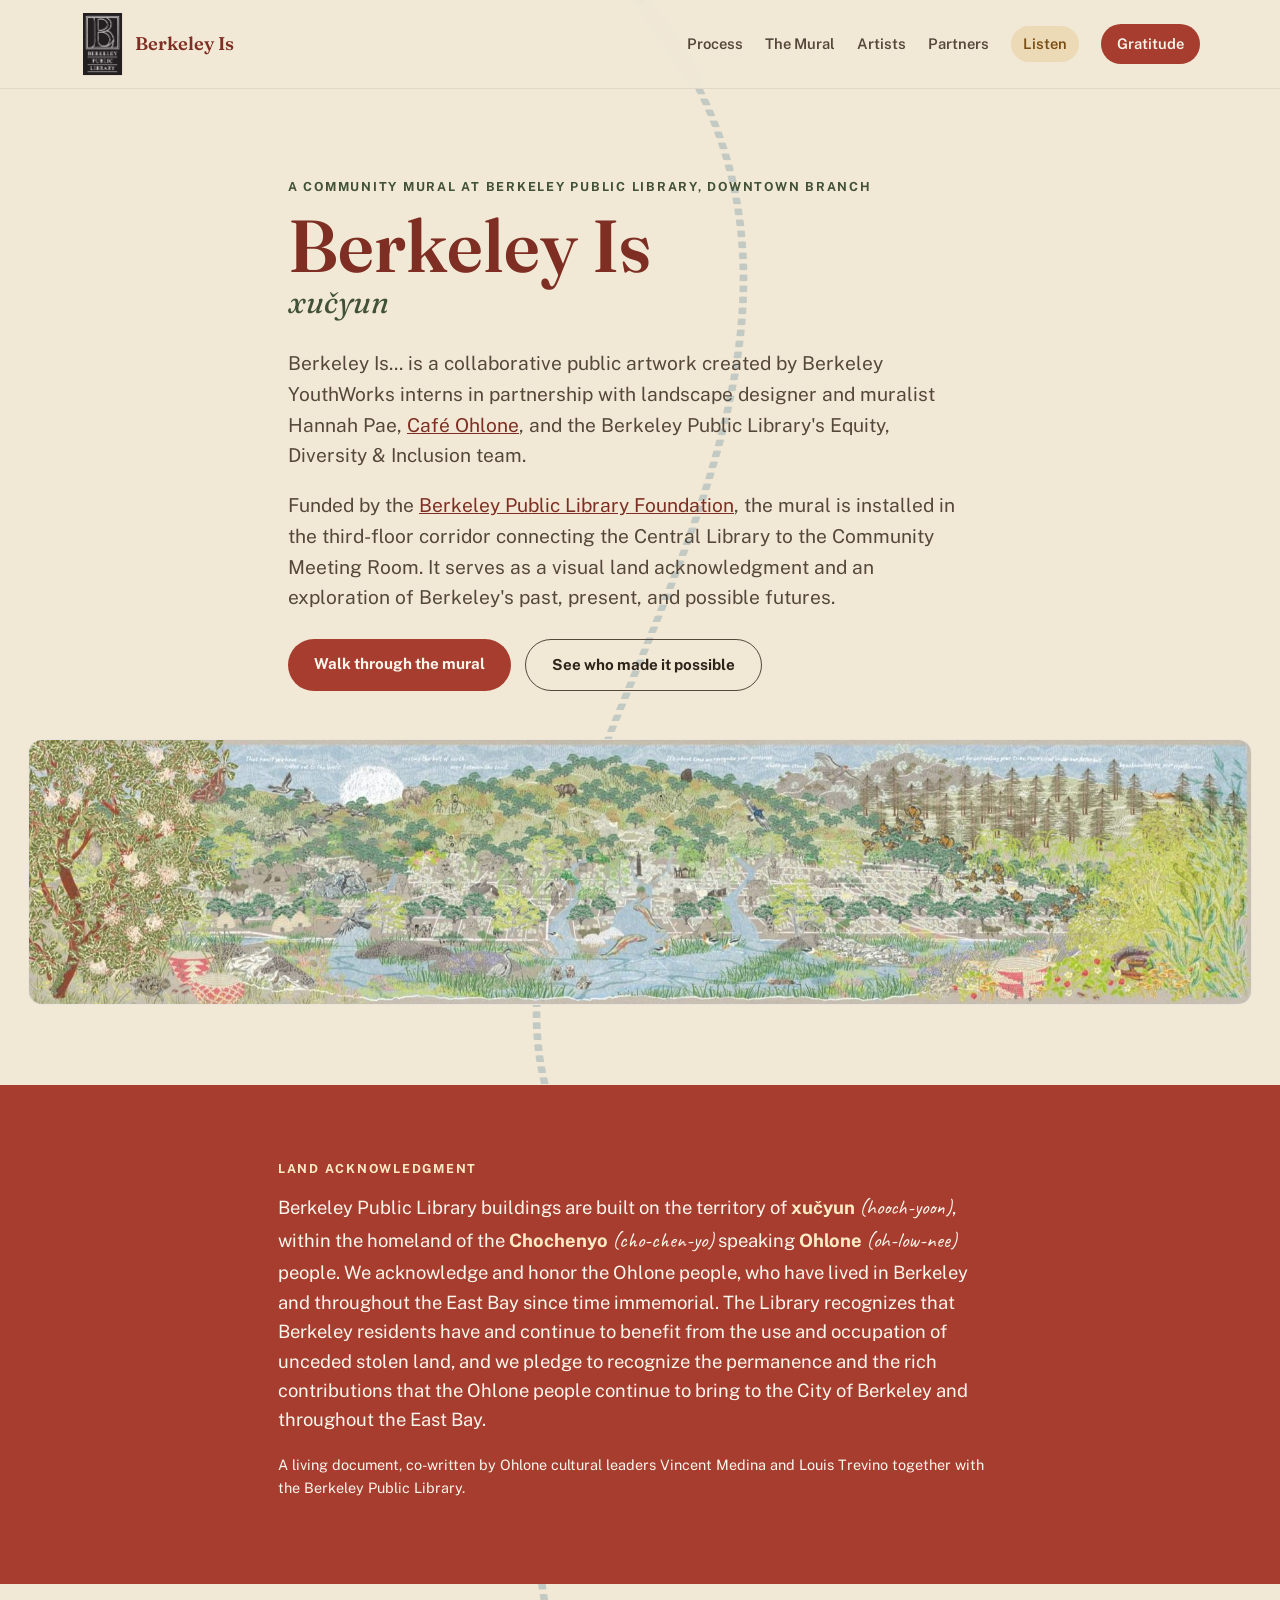
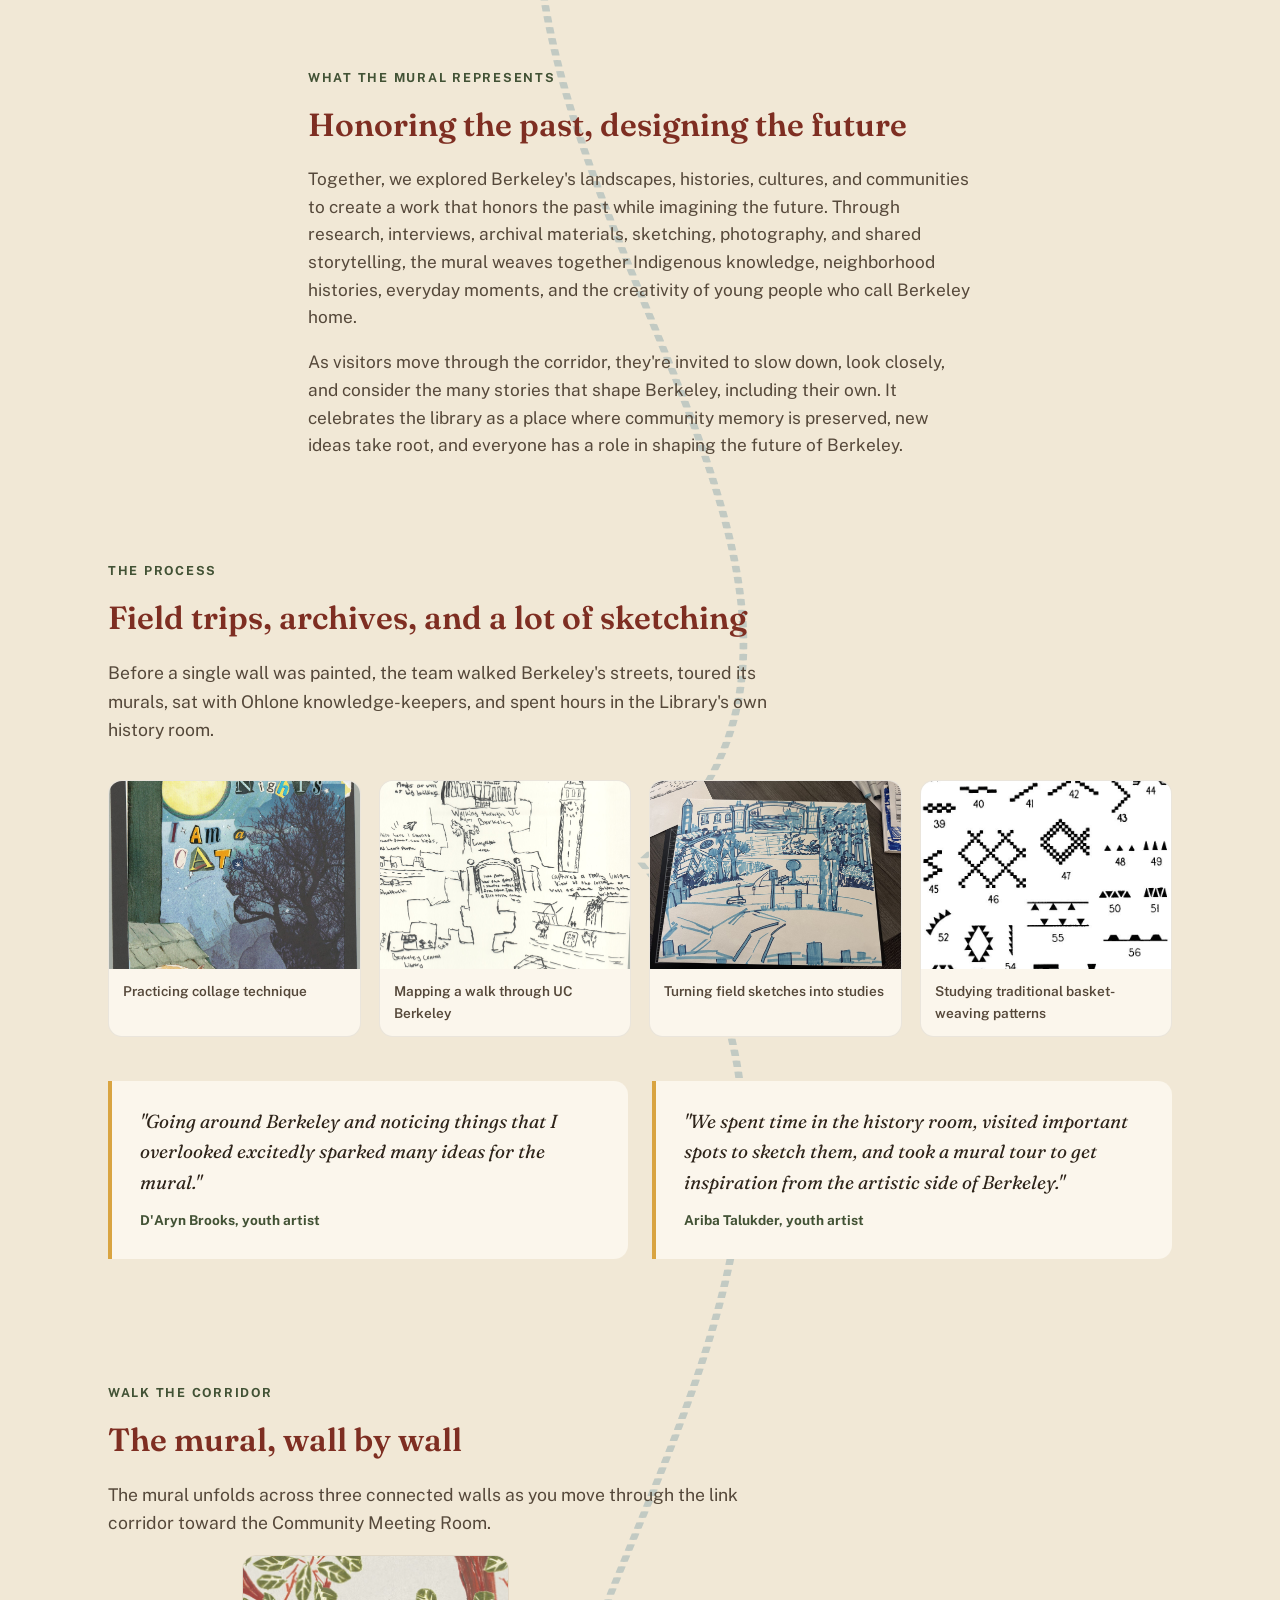
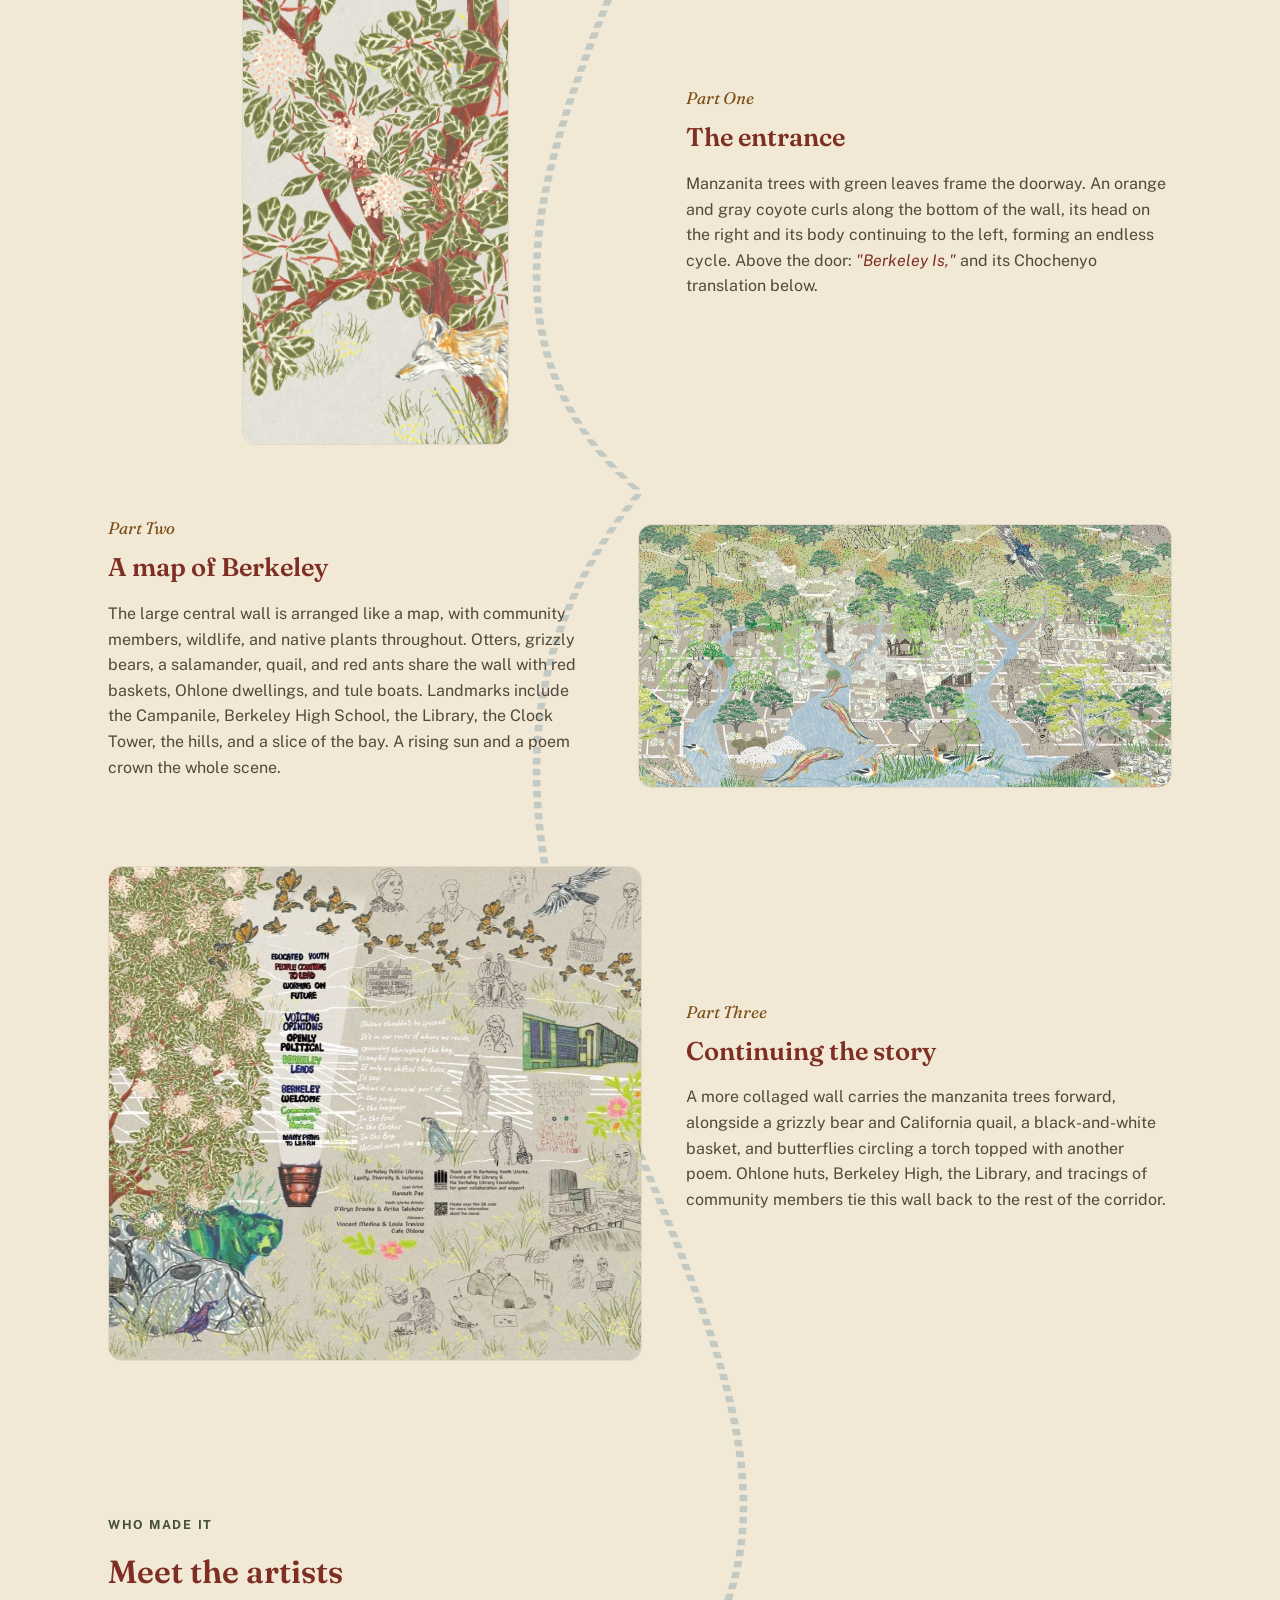
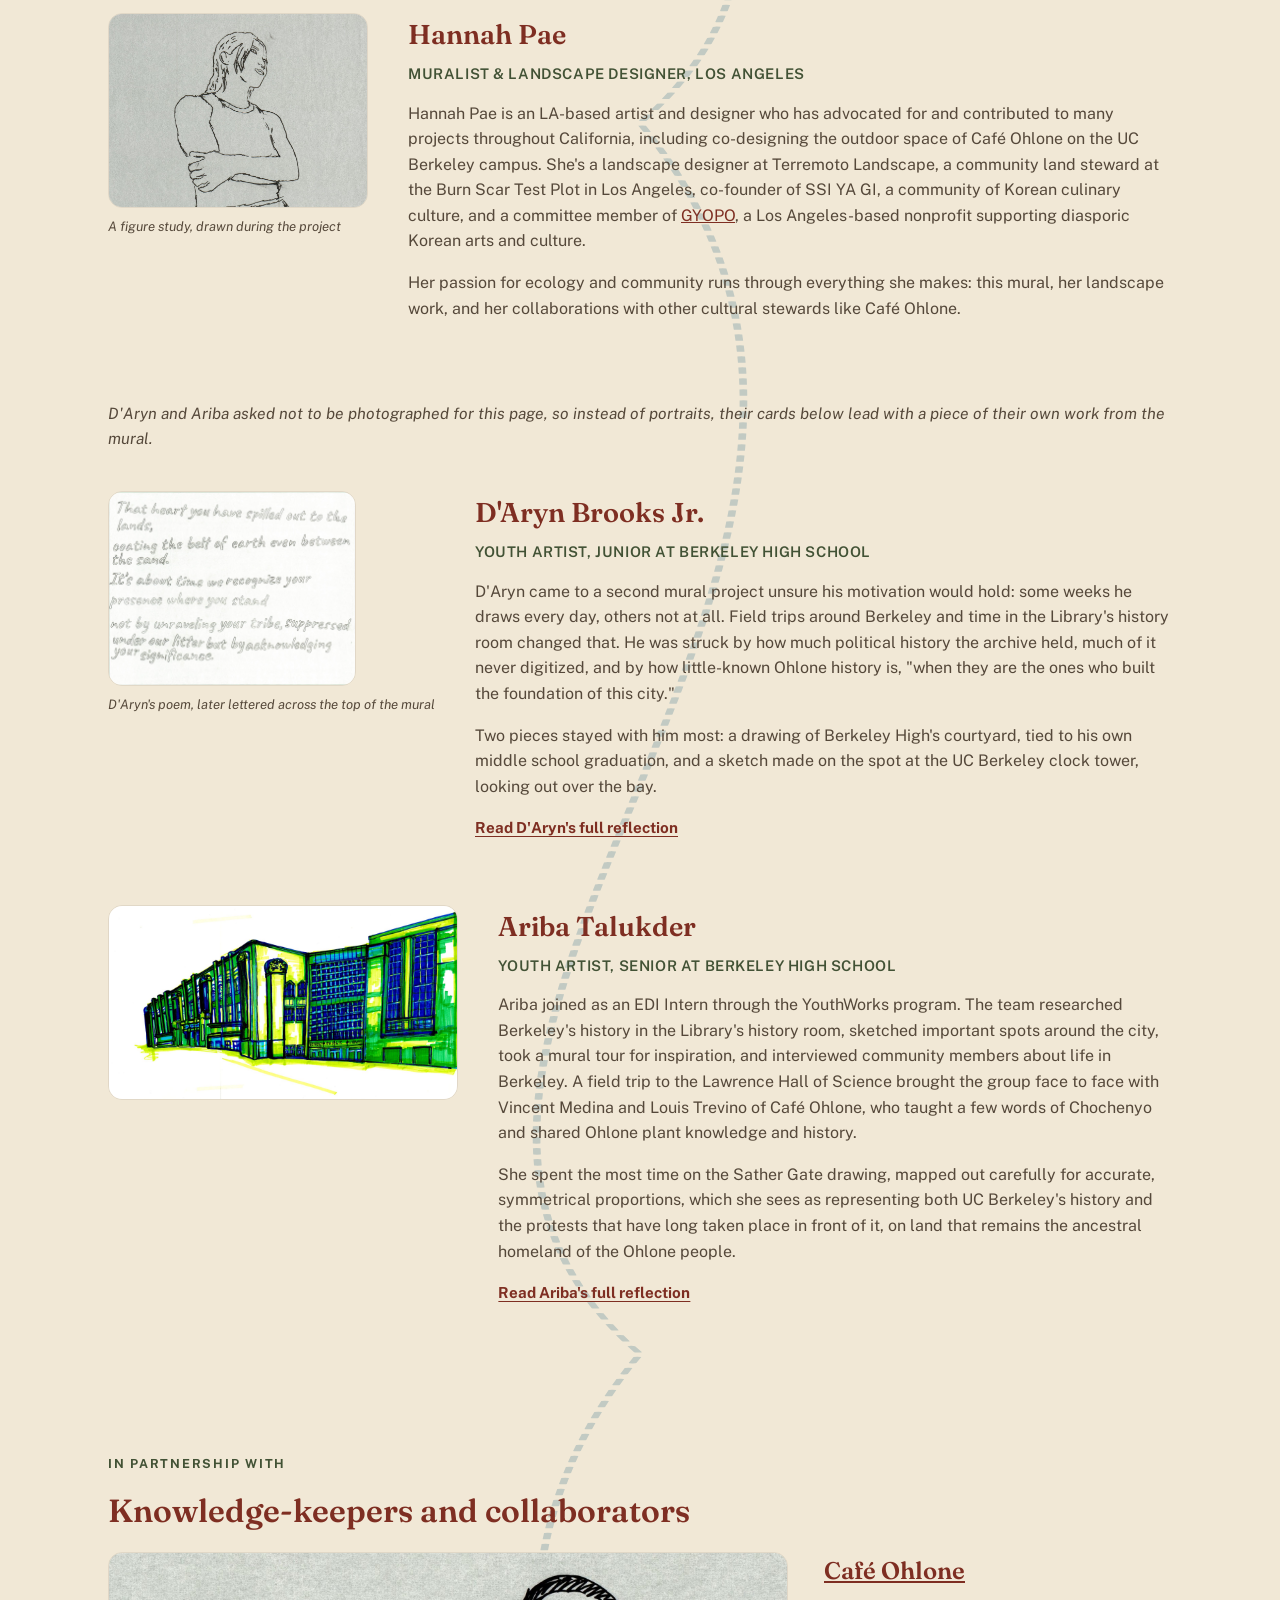
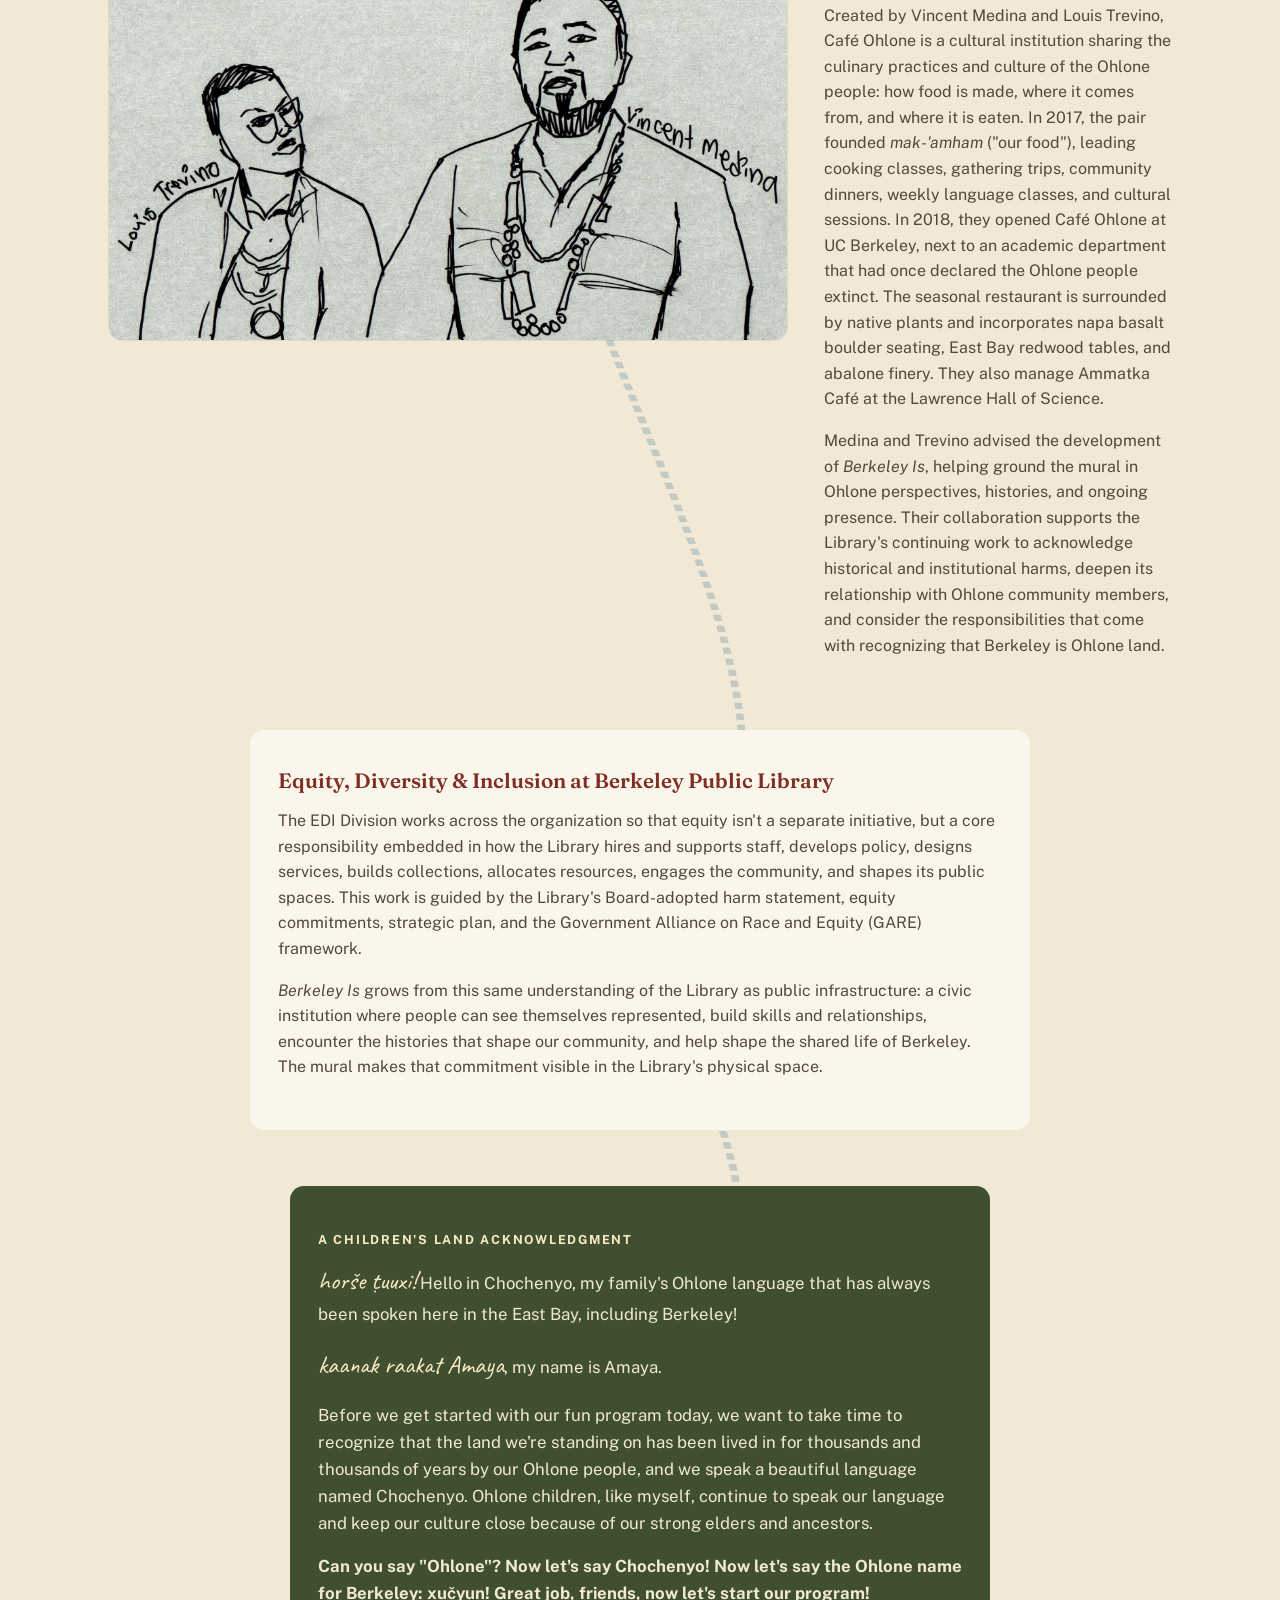
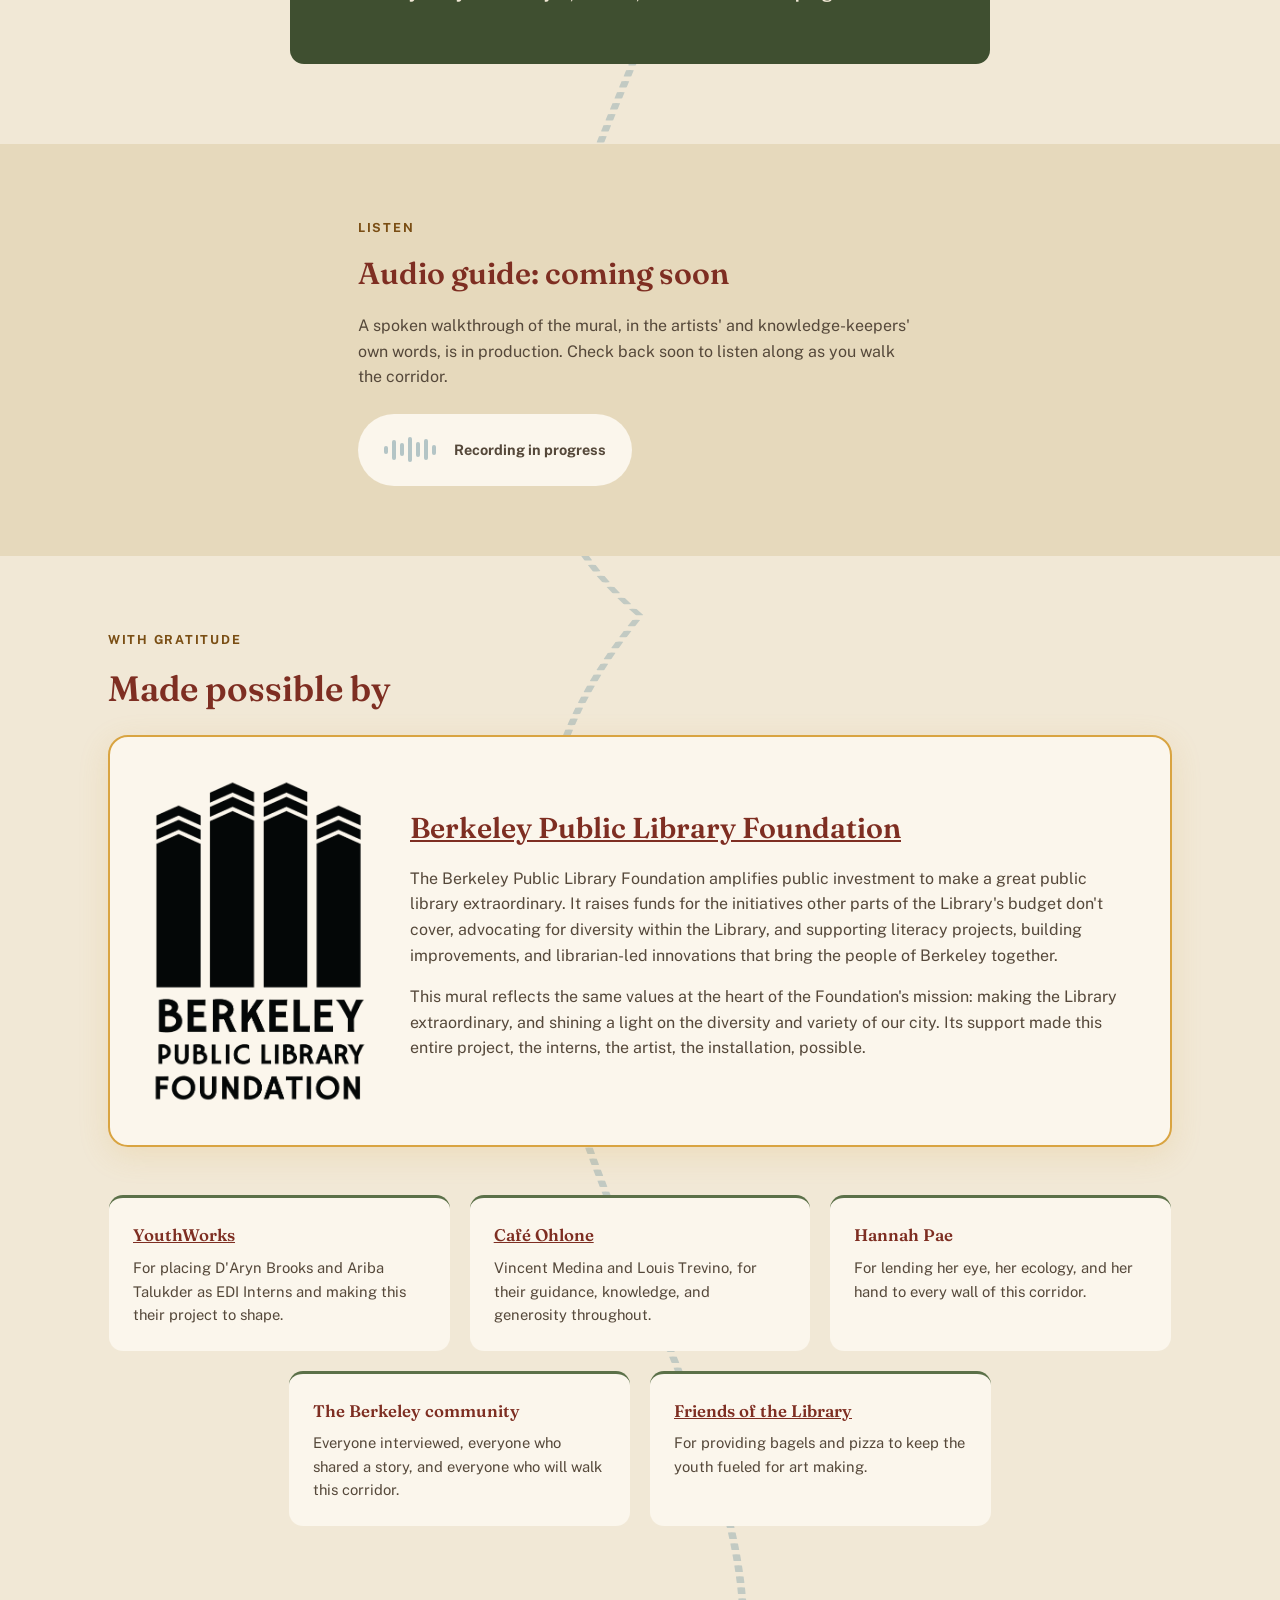
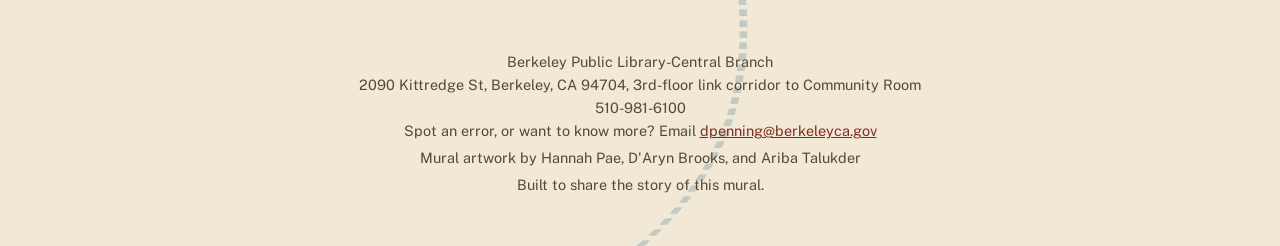
==== commit c99147d3: "changing image routing" ====
--- a/index.html
+++ b/index.html
@@ -85,7 +85,7 @@
       </div>
     </div>
     <div class="hero-frame">
-      <img src="images/hero-mural.jpg" alt="The full installed mural: a panoramic, map-like painting of Berkeley's landscapes, wildlife, waterways, and community, framed by a manzanita tree on each end.">
+      <img src="images/hero-mural.JPG" alt="The full installed mural: a panoramic, map-like painting of Berkeley's landscapes, wildlife, waterways, and community, framed by a manzanita tree on each end.">
     </div>
   </section>
 
@@ -198,7 +198,7 @@
 
     <article class="wall-panel reverse">
       <div class="wall-image">
-        <img loading="lazy" src="images/mural-wall-2.jpg" alt="Central map wall of the mural: streets and creeks of Berkeley rendered from above, with community members, salmon, quail, and Ohlone dwellings woven throughout.">
+        <img loading="lazy" src="images/mural-wall-2.JPG" alt="Central map wall of the mural: streets and creeks of Berkeley rendered from above, with community members, salmon, quail, and Ohlone dwellings woven throughout.">
       </div>
       <div class="wall-copy">
         <span class="wall-number">Part Two</span>
@@ -213,7 +213,7 @@
 
     <article class="wall-panel">
       <div class="wall-image">
-        <img loading="lazy" src="images/mural-wall-3.jpg" alt="Third wall of the mural: a collaged scene with a manzanita tree, a grizzly bear, monarch butterflies, hand-lettered poetry, and the mural's credits and gratitude to its funders.">
+        <img loading="lazy" src="images/mural-wall-3.JPG" alt="Third wall of the mural: a collaged scene with a manzanita tree, a grizzly bear, monarch butterflies, hand-lettered poetry, and the mural's credits and gratitude to its funders.">
       </div>
       <div class="wall-copy">
         <span class="wall-number">Part Three</span>
